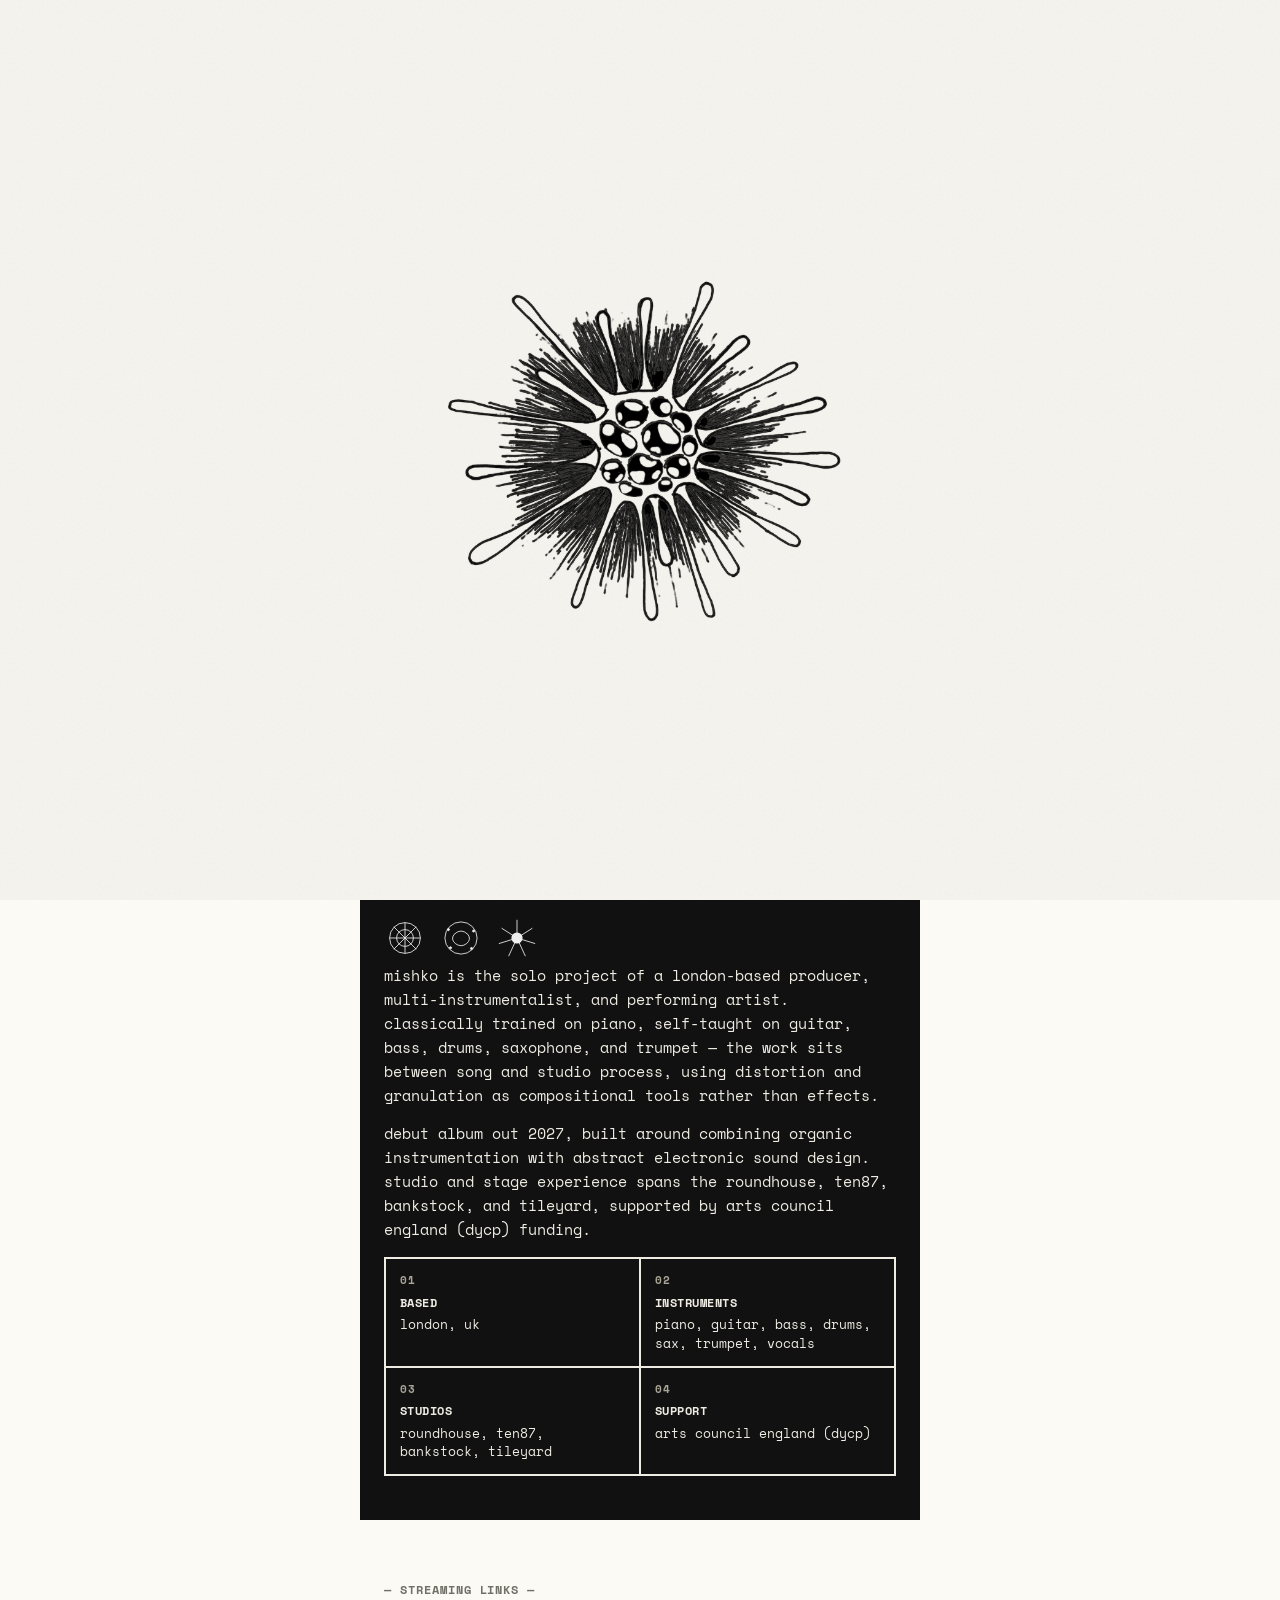
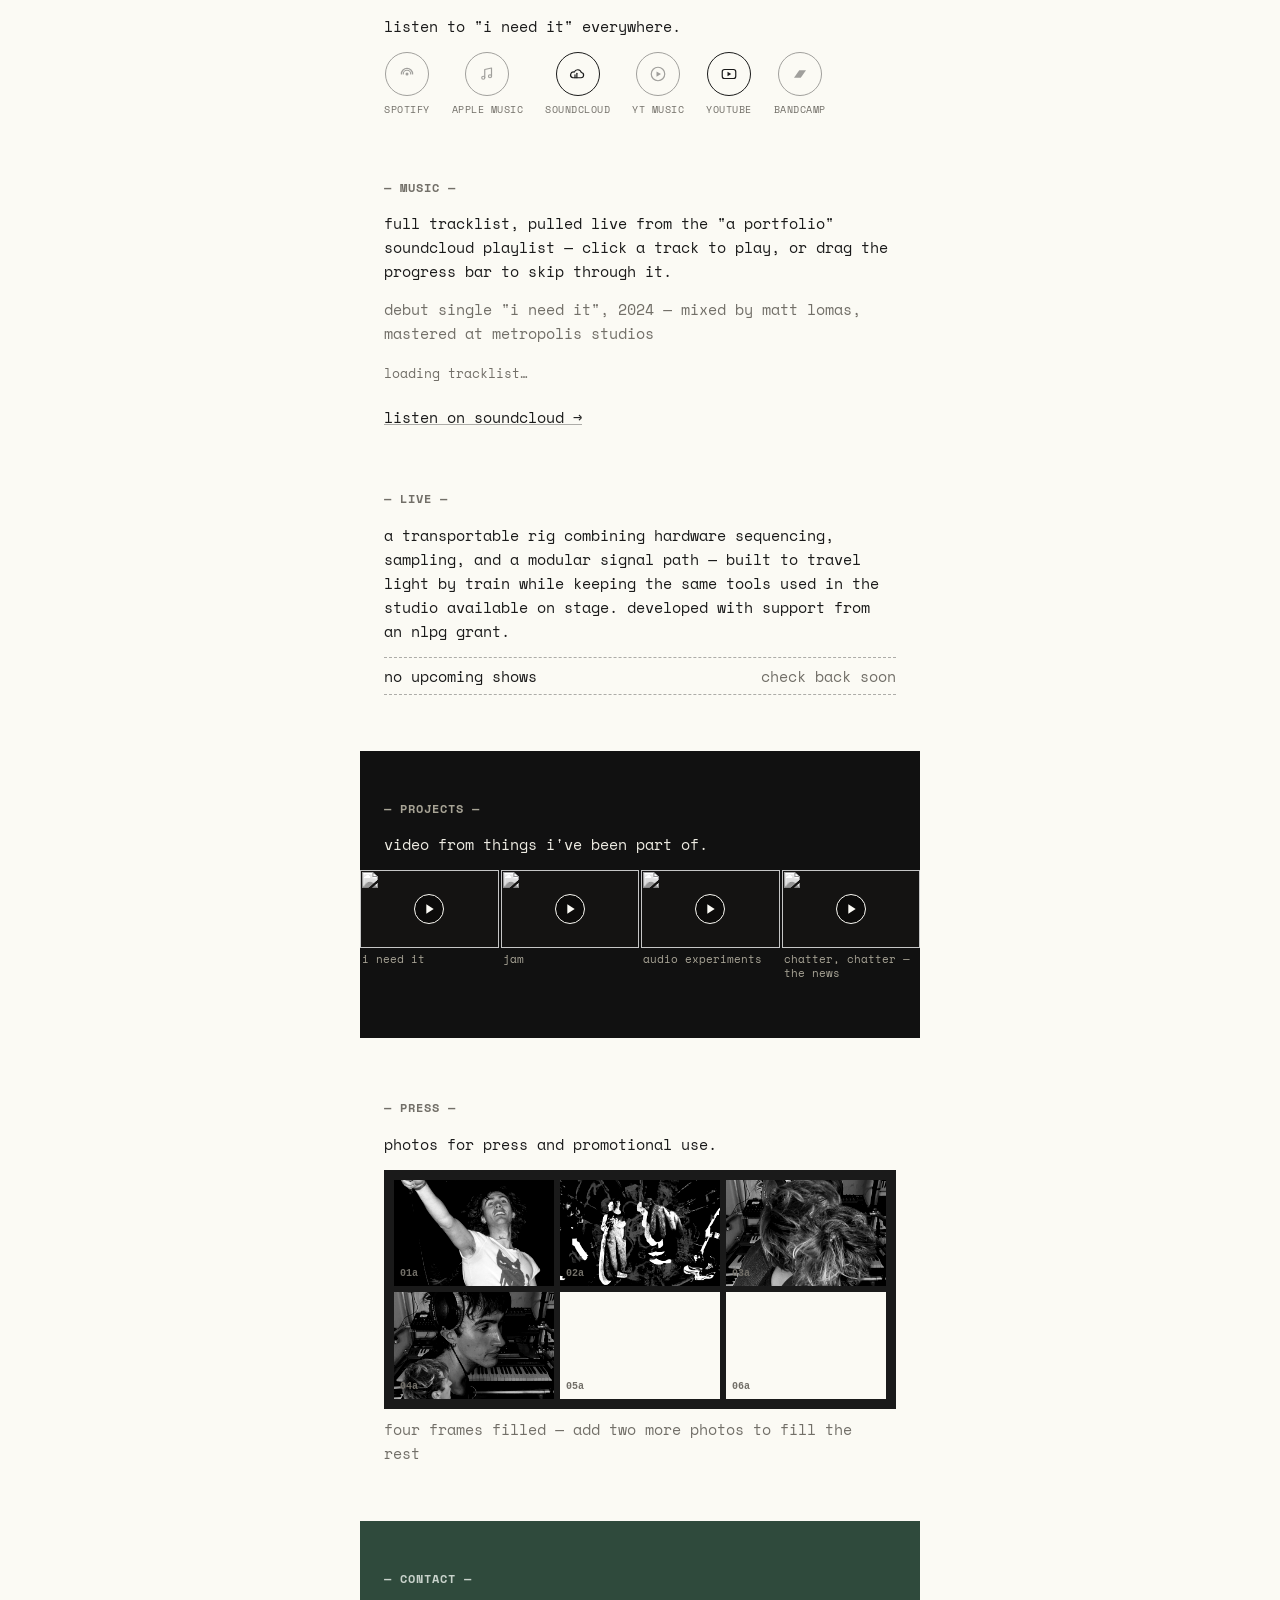
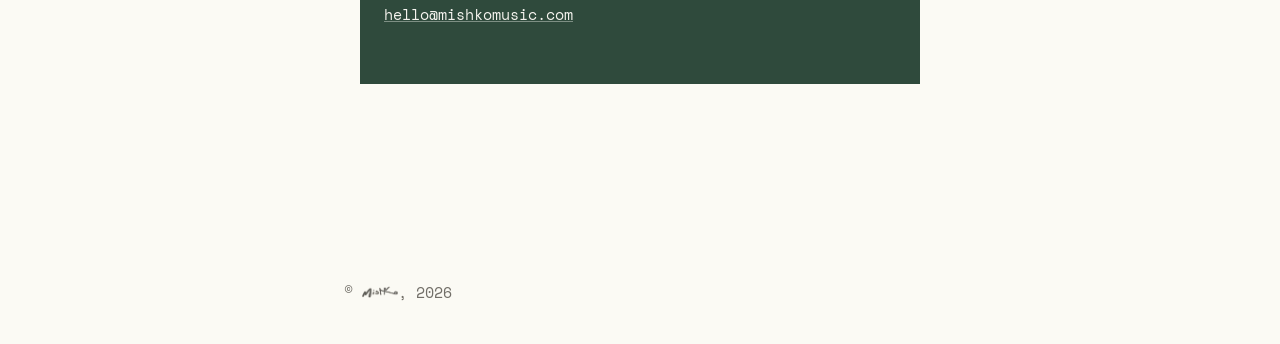
==== mishko-epk.html @ d22c90ea "reorder page: about (with hero photo) first, then streaming links, then music; fold debut-single cre" ====
<!DOCTYPE html>
<html lang="en">
<head>
<meta charset="UTF-8" />
<meta name="viewport" content="width=device-width, initial-scale=1.0" />
<title>mishko</title>
<script>
  try{
    if (sessionStorage.getItem('mishko-entered')) {
      document.documentElement.classList.add('no-splash');
    }
  }catch(e){}
</script>
<link rel="preconnect" href="https://fonts.gstatic.com" crossorigin>
<link href="https://fonts.googleapis.com/css2?family=Space+Mono:wght@400;700&display=swap" rel="stylesheet">
<link rel="stylesheet" href="style.css">
<script src="https://w.soundcloud.com/player/api.js"></script>
</head>
<body>

<div id="splash" role="button" tabindex="0" aria-label="enter site">
  <img class="splash-art" src="splat.png" alt="">
</div>

<div id="grain" aria-hidden="true"></div>

<nav>
  <a href="#top" class="brand"><img src="signature.png" alt="mishko" class="brand-mark"></a>
  <span class="sep">/</span>
  <a href="#bio">about</a>
  <span class="sep">/</span>
  <a href="#listen">listen</a>
  <span class="sep">/</span>
  <a href="#music">music</a>
  <span class="sep">/</span>
  <a href="#live">live</a>
  <span class="sep">/</span>
  <a href="#projects">projects</a>
  <span class="sep">/</span>
  <a href="#press">press</a>
  <span class="sep">/</span>
  <a href="#contact">contact</a>
  <span class="sep">/</span>
  <a href="https://www.instagram.com/mishk0000/" target="_blank">instagram</a>
</nav>

<div class="wrap" id="top">

  <div class="block band band-dark" id="bio">
    <div class="media bio-photo"><img src="press-04.png" alt="mishko in the studio, headphones"></div>
    <p class="eyebrow">about</p>
    <div class="doodle-row" aria-hidden="true">
      <svg viewBox="0 0 60 60" width="42" height="42" fill="none" stroke="#111111" stroke-width="1.2">
        <circle cx="30" cy="30" r="22"/>
        <circle cx="30" cy="30" r="12"/>
        <line x1="30" y1="8" x2="30" y2="52"/>
        <line x1="8" y1="30" x2="52" y2="30"/>
        <line x1="14" y1="14" x2="46" y2="46"/>
        <line x1="46" y1="14" x2="14" y2="46"/>
      </svg>
      <svg viewBox="0 0 60 60" width="42" height="42" fill="none" stroke="#111111" stroke-width="1.2">
        <circle cx="30" cy="30" r="23"/>
        <path d="M20,25 Q30,15 40,25 Q45,32 38,38 Q30,44 22,38 Q15,32 20,25 Z"/>
        <circle cx="12" cy="18" r="1.5" fill="#111111"/>
        <circle cx="48" cy="20" r="1.5" fill="#111111"/>
        <circle cx="45" cy="45" r="1.5" fill="#111111"/>
        <circle cx="15" cy="44" r="1.5" fill="#111111"/>
      </svg>
      <svg viewBox="0 0 60 60" width="42" height="42" fill="none" stroke="#111111" stroke-width="1.2">
        <circle cx="30" cy="30" r="8" fill="#111111" stroke="none"/>
        <line x1="30" y1="30" x2="30" y2="4"/>
        <line x1="30" y1="30" x2="52" y2="16"/>
        <line x1="30" y1="30" x2="56" y2="38"/>
        <line x1="30" y1="30" x2="42" y2="56"/>
        <line x1="30" y1="30" x2="18" y2="56"/>
        <line x1="30" y1="30" x2="4" y2="38"/>
        <line x1="30" y1="30" x2="8" y2="16"/>
      </svg>
    </div>
    <p data-field="bio.paragraph_1">mishko is the solo project of a london-based producer, multi-instrumentalist, and performing artist. classically trained on piano, self-taught on guitar, bass, drums, saxophone, and trumpet — the work sits between song and studio process, using distortion and granulation as compositional tools rather than effects.</p>
    <p data-field="bio.paragraph_2">debut album out 2027, built around combining organic instrumentation with abstract electronic sound design. studio and stage experience spans the roundhouse, ten87, bankstock, and tileyard, supported by arts council england (dycp) funding.</p>
    <div class="manifesto" data-field-list="bio.manifesto">
      <div><span class="num">01</span><span class="label" data-field="bio.manifesto.0.label">based</span><span data-field="bio.manifesto.0.text">london, uk</span></div>
      <div><span class="num">02</span><span class="label" data-field="bio.manifesto.1.label">instruments</span><span data-field="bio.manifesto.1.text">piano, guitar, bass, drums, sax, trumpet, vocals</span></div>
      <div><span class="num">03</span><span class="label" data-field="bio.manifesto.2.label">studios</span><span data-field="bio.manifesto.2.text">roundhouse, ten87, bankstock, tileyard</span></div>
      <div><span class="num">04</span><span class="label" data-field="bio.manifesto.3.label">support</span><span data-field="bio.manifesto.3.text">arts council england (dycp)</span></div>
    </div>
  </div>

  <div class="block" id="listen">
    <p class="eyebrow">streaming links</p>
    <p>listen to "i need it" everywhere.</p>
    <!--
      each platform is one .stream-icon link. the .is-placeholder class just
      dims the circle a bit as a visual flag that the href still needs a
      real link — drop the real url in and remove that class.
    -->
    <div class="stream-icons">
      <a href="#" target="_blank" class="stream-icon is-placeholder" aria-label="spotify" data-link="spotify">
        <span class="stream-icon-circle">
          <svg viewBox="0 0 24 24" width="18" height="18" fill="none" stroke="currentColor" stroke-width="1.6" stroke-linecap="round">
            <circle cx="12" cy="12" r="2" fill="currentColor" stroke="none"/>
            <path d="M7 12a5 5 0 0 1 10 0"/>
            <path d="M4.5 12a7.5 7.5 0 0 1 15 0"/>
          </svg>
        </span>
        <span class="stream-icon-label">spotify</span>
      </a>
      <a href="#" target="_blank" class="stream-icon is-placeholder" aria-label="apple music" data-link="apple_music">
        <span class="stream-icon-circle">
          <svg viewBox="0 0 24 24" width="18" height="18" fill="none" stroke="currentColor" stroke-width="1.6" stroke-linecap="round" stroke-linejoin="round">
            <path d="M9 17V6l9-2v11"/>
            <circle cx="7" cy="17" r="2"/>
            <circle cx="16" cy="15" r="2"/>
          </svg>
        </span>
        <span class="stream-icon-label">apple music</span>
      </a>
      <a href="https://soundcloud.com/deneudenudes/i-need-it" target="_blank" class="stream-icon" aria-label="soundcloud" data-link="soundcloud">
        <span class="stream-icon-circle">
          <svg viewBox="0 0 24 24" width="18" height="18" fill="none" stroke="currentColor" stroke-width="1.6" stroke-linecap="round" stroke-linejoin="round">
            <path d="M5 17h11a3.5 3.5 0 0 0 .5-6.96A5 5 0 0 0 7 9.5 3 3 0 0 0 5 17Z"/>
            <line x1="8" y1="13" x2="8" y2="17"/>
            <line x1="10.5" y1="11" x2="10.5" y2="17"/>
          </svg>
        </span>
        <span class="stream-icon-label">soundcloud</span>
      </a>
      <a href="#" target="_blank" class="stream-icon is-placeholder" aria-label="youtube music" data-link="yt_music">
        <span class="stream-icon-circle">
          <svg viewBox="0 0 24 24" width="18" height="18" fill="none" stroke="currentColor" stroke-width="1.6">
            <circle cx="12" cy="12" r="9"/>
            <path d="M10 8.5v7l6-3.5-6-3.5Z" fill="currentColor" stroke="none"/>
          </svg>
        </span>
        <span class="stream-icon-label">yt music</span>
      </a>
      <a href="https://youtu.be/J0e-NsD81-I" target="_blank" class="stream-icon" aria-label="youtube" data-link="youtube">
        <span class="stream-icon-circle">
          <svg viewBox="0 0 24 24" width="18" height="18" fill="none" stroke="currentColor" stroke-width="1.6">
            <rect x="3" y="6" width="18" height="12" rx="3"/>
            <path d="M10 9v6l5-3-5-3Z" fill="currentColor" stroke="none"/>
          </svg>
        </span>
        <span class="stream-icon-label">youtube</span>
      </a>
      <a href="#" target="_blank" class="stream-icon is-placeholder" aria-label="bandcamp" data-link="bandcamp">
        <span class="stream-icon-circle">
          <svg viewBox="0 0 24 24" width="18" height="18" fill="currentColor" stroke="none">
            <path d="M4 17h9l7-10H11L4 17Z"/>
          </svg>
        </span>
        <span class="stream-icon-label">bandcamp</span>
      </a>
    </div>
  </div>

  <div class="block" id="music">
    <p class="eyebrow">music</p>
    <p>full tracklist, pulled live from the "a portfolio" soundcloud playlist — click a track to play, or drag the progress bar to skip through it.</p>
    <p class="media-caption">debut single "i need it", 2024 — mixed by matt lomas, mastered at metropolis studios</p>
    <!--
      this whole tracklist is generated at runtime: the soundcloud widget
      loads the playlist below and asks it for its actual track list, so
      adding/reordering/removing tracks on soundcloud is all that's needed —
      nothing here needs editing. to point this at a different playlist,
      change data-playlist-id to the numeric id in its embed src
      (.../playlists/NNNNNNN).
    -->
    <div class="playlist" data-playlist-id="2298652383">
      <p class="track-hint" id="playlist-loading">loading tracklist…</p>
    </div>
    <iframe id="playlist-frame" class="playlist-frame" allow="autoplay" aria-hidden="true" tabindex="-1"></iframe>
    <p class="media-caption"><a href="https://soundcloud.com/deneudenudes/sets/a-portfolio" target="_blank">listen on soundcloud →</a></p>
  </div>

  <div class="block" id="live">
    <p class="eyebrow">live</p>
    <p>a transportable rig combining hardware sequencing, sampling, and a modular signal path — built to travel light by train while keeping the same tools used in the studio available on stage. developed with support from an nlpg grant.</p>
    <div class="line-list" id="live-dates-list">
      <div><span>no upcoming shows</span><span class="t">check back soon</span></div>
    </div>
  </div>

  <div class="block band band-dark" id="projects">
    <p class="eyebrow">projects</p>
    <p>video from things i've been part of.</p>
    <!--
      small 4-across grid, wraps to a second row (or 2-across on narrow
      screens). to add another, copy one of the blocks below and swap in a
      new VIDEO_ID (the part after "v=" in a normal youtube url, or the
      whole slug after youtu.be/).
    -->
    <div class="video-grid">
      <div>
        <div class="video-embed" data-video-id="J0e-NsD81-I">
          <img src="https://img.youtube.com/vi/J0e-NsD81-I/hqdefault.jpg" alt="" loading="lazy">
          <button type="button" class="video-play" aria-label="play i need it — music video">
            <svg viewBox="0 0 24 24" width="16" height="16"><path fill="currentColor" d="M8 5v14l11-7z"/></svg>
          </button>
        </div>
        <p class="video-caption">i need it</p>
      </div>
      <div>
        <div class="video-embed" data-video-id="5Z82ojmm8lU">
          <img src="https://img.youtube.com/vi/5Z82ojmm8lU/hqdefault.jpg" alt="" loading="lazy">
          <button type="button" class="video-play" aria-label="play jam">
            <svg viewBox="0 0 24 24" width="16" height="16"><path fill="currentColor" d="M8 5v14l11-7z"/></svg>
          </button>
        </div>
        <p class="video-caption">jam</p>
      </div>
      <div>
        <div class="video-embed" data-video-id="1l5NgEKVEqk">
          <img src="https://img.youtube.com/vi/1l5NgEKVEqk/hqdefault.jpg" alt="" loading="lazy">
          <button type="button" class="video-play" aria-label="play audio experiments">
            <svg viewBox="0 0 24 24" width="16" height="16"><path fill="currentColor" d="M8 5v14l11-7z"/></svg>
          </button>
        </div>
        <p class="video-caption">audio experiments</p>
      </div>
      <div>
        <div class="video-embed" data-video-id="R6KYo4sbOe8">
          <img src="https://img.youtube.com/vi/R6KYo4sbOe8/hqdefault.jpg" alt="" loading="lazy">
          <button type="button" class="video-play" aria-label="play chatter, chatter — the news">
            <svg viewBox="0 0 24 24" width="16" height="16"><path fill="currentColor" d="M8 5v14l11-7z"/></svg>
          </button>
        </div>
        <p class="video-caption">chatter, chatter — the news</p>
      </div>
    </div>
  </div>

  <div class="block" id="press">
    <p class="eyebrow">press</p>
    <p>photos for press and promotional use.</p>
    <!--
      each frame is one numbered contact-sheet cell. add a real photo by
      dropping an img inside a .frame, ahead of the .frame-num span:
        <div class="frame"><img src="press-01.jpg" alt="press photo"><span class="frame-num">01a</span></div>
      copy a .frame block to add more than six.
    -->
    <div class="contact-sheet">
      <div class="frame"><img src="press-01.jpg" alt="mishko live, mic raised"><span class="frame-num">01a</span></div>
      <div class="frame"><img src="press-02.jpg" alt="mishko press collage"><span class="frame-num">02a</span></div>
      <div class="frame"><img src="press-03.png" alt="mishko in the studio, headphones"><span class="frame-num">03a</span></div>
      <div class="frame"><img src="press-04.png" alt="mishko studio profile shot"><span class="frame-num">04a</span></div>
      <div class="frame"><span class="frame-num">05a</span></div>
      <div class="frame"><span class="frame-num">06a</span></div>
    </div>
    <p class="media-caption">four frames filled — add two more photos to fill the rest</p>
  </div>

  <div class="block band band-accent" id="contact">
    <p class="eyebrow">contact</p>
    <p><a href="mailto:hello@mishkomusic.com" data-link="email">hello@mishkomusic.com</a></p>
  </div>

</div>

<footer>© <img src="signature.png" alt="mishko" class="footer-mark">, <span id="year"></span></footer>

<div id="now-playing" class="now-playing" hidden>
  <div class="np-left">
    <span class="np-eq" aria-hidden="true"><span></span><span></span><span></span><span></span></span>
    <span class="np-text"><span class="np-label">now playing</span><span class="np-title">i need it</span></span>
  </div>
  <button type="button" id="np-toggle" class="np-toggle">sound off</button>
</div>
<div id="np-player-mount" aria-hidden="true"><div id="np-player"></div></div>

<script>
  // background player for the now-playing bar: a hidden youtube embed of
  // "i need it" standing in for a hosted audio file. starts muted (browsers
  // require that), then unmutes the moment the visitor clicks into the site -
  // a real user gesture, so the unmute reliably takes.
  var ytPlayer = null;
  var ytReady = false;
  var wantsSound = false;

  function onYouTubeIframeAPIReady(){
    ytPlayer = new YT.Player('np-player', {
      height: '2', width: '2',
      videoId: 'J0e-NsD81-I',
      playerVars: { autoplay: 1, mute: 1, controls: 0, loop: 1, playlist: 'J0e-NsD81-I', playsinline: 1 },
      events: {
        onReady: function(e){
          ytReady = true;
          e.target.playVideo();
          if (wantsSound) { e.target.unMute(); e.target.setVolume(65); }
        }
      }
    });
  }
  (function(){
    var tag = document.createElement('script');
    tag.src = 'https://www.youtube.com/iframe_api';
    document.head.appendChild(tag);
  })();

  function startSound(){
    wantsSound = true;
    var bar = document.getElementById('now-playing');
    var toggle = document.getElementById('np-toggle');
    bar.hidden = false;
    toggle.textContent = 'sound on';
    bar.classList.add('is-playing');
    if (ytReady && ytPlayer) { ytPlayer.unMute(); ytPlayer.setVolume(65); }
  }

  // once a real track from the tracklist is chosen, the now-playing bar
  // hands control over to that (window.__npSource / __npWidget, set by the
  // tracklist script below) instead of the ambient youtube loop.
  window.__npSource = 'youtube';
  window.__npWidget = null;

  document.getElementById('np-toggle').addEventListener('click', function(){
    var bar = document.getElementById('now-playing');
    var isOn = this.textContent.trim() === 'sound on';

    if (window.__npSource === 'soundcloud' && window.__npWidget) {
      if (isOn) {
        window.__npWidget.setVolume(0);
        this.textContent = 'sound off';
        bar.classList.remove('is-playing');
      } else {
        window.__npWidget.setVolume(65);
        this.textContent = 'sound on';
        bar.classList.add('is-playing');
      }
      return;
    }

    if (!ytPlayer) return;
    if (isOn) {
      ytPlayer.mute();
      this.textContent = 'sound off';
      bar.classList.remove('is-playing');
    } else {
      ytPlayer.unMute();
      ytPlayer.setVolume(65);
      this.textContent = 'sound on';
      bar.classList.add('is-playing');
    }
  });
</script>

<script>
  document.getElementById('year').textContent = new Date().getFullYear();

  var splash = document.getElementById('splash');
  var ENTER_KEY = 'mishko-entered';

  function enterSite(){
    splash.classList.add('is-hidden');
    document.documentElement.classList.add('no-splash');
    try{ sessionStorage.setItem(ENTER_KEY, '1'); }catch(e){}
    startSound();
  }

  splash.addEventListener('click', enterSite);
  splash.addEventListener('keydown', function(e){
    if (e.key === 'Enter' || e.key === ' ') { e.preventDefault(); enterSite(); }
  });

  // returning within the same session: splash is skipped, so there's no
  // click to hang the unmute on. show the bar muted and let the toggle
  // itself supply the user gesture.
  if (document.documentElement.classList.contains('no-splash')) {
    document.getElementById('now-playing').hidden = false;
  }

  // fade/lift each section in as it scrolls into view
  if ('IntersectionObserver' in window) {
    document.documentElement.classList.add('js-reveal');
    var revealObserver = new IntersectionObserver(function(entries){
      entries.forEach(function(entry){
        if (entry.isIntersecting) {
          entry.target.classList.add('is-visible');
          revealObserver.unobserve(entry.target);
        }
      });
    }, { threshold: 0.12, rootMargin: '0px 0px -40px 0px' });
    document.querySelectorAll('.block').forEach(function(block){
      revealObserver.observe(block);
    });
  }

  // ---------- project videos: swap the thumbnail + custom play button for
  // the real youtube embed only once clicked, so nothing loads (and
  // youtube's own big red play button never shows) until asked for ----------
  document.querySelectorAll('.video-embed[data-video-id]').forEach(function(embed){
    embed.addEventListener('click', function(){
      var id = embed.dataset.videoId;
      var title = embed.querySelector('.video-play').getAttribute('aria-label').replace(/^play /, '');
      var iframe = document.createElement('iframe');
      iframe.src = 'https://www.youtube.com/embed/' + id + '?autoplay=1';
      iframe.title = title;
      iframe.loading = 'lazy';
      iframe.allow = 'accelerometer; autoplay; clipboard-write; encrypted-media; gyroscope; picture-in-picture';
      iframe.allowFullscreen = true;
      embed.innerHTML = '';
      embed.appendChild(iframe);
      delete embed.dataset.videoId;
    }, { once: true });
  });

  // ---------- tracklist: one card per song, generated live from a soundcloud
  // playlist, custom skin over a hidden soundcloud widget (no native ui shown) ----------
  (function(){
    var container = document.querySelector('.playlist');
    if (!container) return;

    var playlistId = container.dataset.playlistId;
    var frame = document.getElementById('playlist-frame');
    var loadingMsg = document.getElementById('playlist-loading');

    var widget = null;
    var sounds = [];
    var current = -1;
    var dragging = false;

    function playlistUrl(id){
      return 'https://w.soundcloud.com/player/?url=' +
        encodeURIComponent('https://api.soundcloud.com/playlists/' + id) +
        '&show_artwork=false&visual=false&show_comments=false&show_user=false&show_reposts=false&sharing=false&download=false&auto_play=false';
    }

    function escapeHtml(s){
      var d = document.createElement('div');
      d.textContent = s == null ? '' : s;
      return d.innerHTML;
    }

    function card(i){ return container.querySelector('.track-card[data-index="' + i + '"]'); }

    var VISIBLE_LIMIT = 5;

    function buildCards(){
      container.innerHTML = '';
      sounds.forEach(function(sound, i){
        var title = sound && sound.title ? sound.title : 'track ' + (i + 1);
        var num = String(i + 1).padStart(2, '0');
        var el = document.createElement('div');
        el.className = 'track-card';
        el.dataset.index = i;
        if (i >= VISIBLE_LIMIT) el.hidden = true;
        el.innerHTML =
          '<button type="button" class="track-card-toggle" aria-label="play ' + escapeHtml(title) + '">' +
            '<svg class="icon-play" viewBox="0 0 24 24" width="14" height="14"><path fill="currentColor" d="M8 5v14l11-7z"/></svg>' +
            '<svg class="icon-pause" viewBox="0 0 24 24" width="14" height="14" hidden><path fill="currentColor" d="M6 5h4v14H6zM14 5h4v14h-4z"/></svg>' +
          '</button>' +
          '<div class="track-card-body">' +
            '<span class="track-card-num">' + num + '</span>' +
            '<span class="track-card-title">' + escapeHtml(title) + '</span>' +
            '<span class="track-card-time"></span>' +
            '<div class="track-card-bars" aria-hidden="true"><span></span><span></span><span></span><span></span></div>' +
          '</div>' +
          '<div class="track-card-progress"><div class="track-card-progress-fill"></div></div>';
        container.appendChild(el);
        wireCard(el, i);
      });

      if (sounds.length > VISIBLE_LIMIT) {
        var moreBtn = document.createElement('button');
        moreBtn.type = 'button';
        moreBtn.className = 'track-list-more';
        moreBtn.textContent = 'view more (' + (sounds.length - VISIBLE_LIMIT) + ')';
        moreBtn.addEventListener('click', function(){
          container.querySelectorAll('.track-card').forEach(function(c){ c.hidden = false; });
          moreBtn.remove();
        });
        container.appendChild(moreBtn);
      }
    }

    function setActive(i){
      container.querySelectorAll('.track-card').forEach(function(c){
        c.classList.toggle('is-active', Number(c.dataset.index) === i);
      });
    }

    function setIcon(i, playing){
      var c = card(i);
      if (!c) return;
      c.querySelector('.icon-play').hidden = playing;
      c.querySelector('.icon-pause').hidden = !playing;
      c.classList.toggle('is-playing', playing);
    }

    function setProgress(i, ratio){
      var c = card(i);
      if (!c) return;
      c.querySelector('.track-card-progress-fill').style.width = (ratio * 100) + '%';
    }

    function formatTime(ms){
      var total = Math.max(0, Math.floor(ms / 1000));
      var m = Math.floor(total / 60);
      var s = total % 60;
      return m + ':' + (s < 10 ? '0' : '') + s;
    }

    function trackDuration(i){
      return sounds[i] && sounds[i].duration ? sounds[i].duration : 0;
    }

    function setTime(i, elapsedMs){
      var c = card(i);
      if (!c) return;
      var duration = trackDuration(i);
      c.querySelector('.track-card-time').textContent = formatTime(elapsedMs) + ' / ' + formatTime(duration);
    }

    function clearTime(i){
      var c = card(i);
      if (!c) return;
      c.querySelector('.track-card-time').textContent = '';
    }

    function updateNowPlaying(title){
      var bar = document.getElementById('now-playing');
      if (!bar) return;
      bar.hidden = false;
      bar.classList.add('is-playing');
      var titleEl = bar.querySelector('.np-title');
      if (titleEl) titleEl.textContent = title;
      var toggle = document.getElementById('np-toggle');
      if (toggle) toggle.textContent = 'sound on';
      // hand control of the now-playing bar's sound toggle to this widget,
      // and stop the ambient youtube loop so the two don't overlap
      window.__npSource = 'soundcloud';
      window.__npWidget = widget;
      if (window.ytPlayer && typeof window.ytPlayer.pauseVideo === 'function') {
        try { window.ytPlayer.pauseVideo(); } catch(e){}
      }
    }

    function playIndex(i){
      if (current !== -1) { setIcon(current, false); setProgress(current, 0); clearTime(current); }
      current = i;
      setActive(i);
      setProgress(i, 0);
      setTime(i, 0);
      widget.skip(i);
      widget.play();
      updateNowPlaying(sounds[i] && sounds[i].title ? sounds[i].title : 'track ' + (i + 1));
    }

    function seekFromClientX(i, clientX){
      if (i !== current || !widget) return;
      var bar = card(i).querySelector('.track-card-progress');
      var rect = bar.getBoundingClientRect();
      var ratio = Math.max(0, Math.min(1, (clientX - rect.left) / rect.width));
      setProgress(i, ratio);
      setTime(i, ratio * trackDuration(i));
      widget.getDuration(function(duration){ widget.seekTo(duration * ratio); });
    }

    function wireCard(c, idx){
      var toggle = c.querySelector('.track-card-toggle');
      var progressBar = c.querySelector('.track-card-progress');

      function playOrToggle(){
        if (idx === current) {
          widget.isPaused(function(paused){ paused ? widget.play() : widget.pause(); });
        } else {
          playIndex(idx);
        }
      }

      toggle.addEventListener('click', function(e){ e.stopPropagation(); playOrToggle(); });
      c.addEventListener('click', playOrToggle);

      progressBar.addEventListener('mousedown', function(e){ e.stopPropagation(); dragging = idx; seekFromClientX(idx, e.clientX); });
      progressBar.addEventListener('touchstart', function(e){ e.stopPropagation(); dragging = idx; seekFromClientX(idx, e.touches[0].clientX); }, { passive: true });
    }

    window.addEventListener('mousemove', function(e){ if (dragging !== false) seekFromClientX(dragging, e.clientX); });
    window.addEventListener('mouseup', function(){ dragging = false; });
    window.addEventListener('touchmove', function(e){ if (dragging !== false) seekFromClientX(dragging, e.touches[0].clientX); }, { passive: true });
    window.addEventListener('touchend', function(){ dragging = false; });

    // titles can arrive lazily from the widget - poll briefly until they've
    // all resolved (or give up and show "track N" fallbacks for any that don't)
    function fetchSoundsUntilReady(attemptsLeft){
      widget.getSounds(function(s){
        var allNamed = s.every(function(sound){ return sound && sound.title; });
        if (allNamed || attemptsLeft <= 0) {
          sounds = s;
          if (loadingMsg) loadingMsg.remove();
          buildCards();
        } else {
          setTimeout(function(){ fetchSoundsUntilReady(attemptsLeft - 1); }, 700);
        }
      });
    }

    frame.src = playlistUrl(playlistId);
    widget = SC.Widget(frame);
    widget.bind(SC.Widget.Events.READY, function(){ fetchSoundsUntilReady(5); });
    widget.bind(SC.Widget.Events.PLAY, function(){
      widget.getCurrentSoundIndex(function(i){ current = i; setActive(i); setIcon(i, true); });
      if (window.__npSource === 'soundcloud') {
        var bar = document.getElementById('now-playing');
        if (bar) bar.classList.add('is-playing');
      }
    });
    widget.bind(SC.Widget.Events.PAUSE, function(){
      if (current !== -1) setIcon(current, false);
      if (window.__npSource === 'soundcloud') {
        var bar = document.getElementById('now-playing');
        if (bar) bar.classList.remove('is-playing');
      }
    });
    widget.bind(SC.Widget.Events.PLAY_PROGRESS, function(data){
      if (current === -1) return;
      setProgress(current, data.relativePosition);
      setTime(current, data.currentPosition);
    });
    widget.bind(SC.Widget.Events.FINISH, function(){
      widget.getCurrentSoundIndex(function(i){ playIndex((i + 1) % sounds.length); });
    });
  })();
</script>

<script>
  // ---------- editable text: bio, streaming links, contact email and live
  // dates all live in content.json instead of here, so they can be edited
  // through the /admin cms without touching code. every element below
  // already has the current text baked in as a fallback, so if this fetch
  // ever fails (or a field is left blank) the page still reads correctly ----------
  (function(){
    function getPath(obj, path){
      var parts = path.split('.');
      for (var i = 0; i < parts.length; i++){
        if (obj == null) return undefined;
        obj = obj[parts[i]];
      }
      return obj;
    }

    fetch('content.json')
      .then(function(r){ if (!r.ok) throw new Error('no content.json'); return r.json(); })
      .then(function(data){
        document.querySelectorAll('[data-field]').forEach(function(el){
          var val = getPath(data, el.getAttribute('data-field'));
          if (val === undefined || val === null || val === '') return;
          el.textContent = val;
        });

        if (data.links) {
          document.querySelectorAll('[data-link]').forEach(function(el){
            var url = data.links[el.getAttribute('data-link')];
            if (!url) return;
            if (el.getAttribute('data-link') === 'email') {
              el.href = 'mailto:' + url;
              el.textContent = url;
            } else {
              el.href = url;
              el.classList.remove('is-placeholder');
            }
          });
        }

        if (Array.isArray(data.live_dates) && data.live_dates.length) {
          var list = document.getElementById('live-dates-list');
          if (list) {
            list.innerHTML = '';
            data.live_dates.forEach(function(show){
              var row = document.createElement('div');
              var d = document.createElement('span');
              d.textContent = show.date || '';
              var v = document.createElement('span');
              v.className = 't';
              v.textContent = show.venue || '';
              row.appendChild(d);
              row.appendChild(v);
              list.appendChild(row);
            });
          }
        }
      })
      .catch(function(){ /* content.json missing/unreachable - keep the hardcoded text already on the page */ });
  })();
</script>

</body>
</html>
---- style.css ----
:root{
    --table:#fbfaf4;
    --paper:#fbfaf4;
    --ink:#1a1a1a;
    --line:#1a1a1a;
    --mute:#726f68;
    --splash-bg:#fbfaf4;
    --splash-ink:#1a1a1a;
    --accent:#2f4a3c;
    --wrap-pad:24px;
    --font-display:'Space Mono', 'Courier New', monospace;
    --font-body:'Space Mono', 'Courier New', monospace;
    --grain-opacity:0.06;
  }

  *{ box-sizing:border-box; margin:0; padding:0; }

  body{
    background:var(--table);
    color:var(--ink);
    font-family:var(--font-body);
    font-size:15px;
    line-height:1.6;
    -webkit-font-smoothing:antialiased;
    overflow-x:hidden;
    position:relative;
  }

  a{ color:var(--ink); text-decoration:underline; text-decoration-color:rgba(26,26,26,0.35); }
  a:hover{ text-decoration-color:var(--accent); }

  /* ---------- the receipt: a paper strip sitting on the table, torn
     edges top and bottom, everything else lives inside it ---------- */
  .wrap{
    max-width:560px;
    margin:24px auto 40px;
    padding:32px var(--wrap-pad) 60px;
    background:var(--paper);
    position:relative;
  }
  .wrap::before,
  .wrap::after{
    content:'';
    position:absolute;
    left:0;
    right:0;
    height:14px;
    background-image:
      linear-gradient(-45deg, var(--paper) 7px, transparent 7px),
      linear-gradient(45deg, var(--paper) 7px, transparent 7px);
    background-position:left bottom;
    background-size:14px 14px;
    background-repeat:repeat-x;
  }
  .wrap::before{ top:-13px; transform:scaleY(-1); }
  .wrap::after{ bottom:-13px; }

  /* ---------- nav ---------- */
  nav{
    padding:28px 24px 40px;
    max-width:640px;
    margin:0 auto;
    display:flex;
    flex-wrap:wrap;
    gap:14px 20px;
    text-transform:uppercase;
    letter-spacing:0.03em;
  }
  nav a{ text-decoration:none; font-weight:800; }
  nav a:hover{ text-decoration:underline; text-decoration-color:var(--accent); }
  nav .sep{ color:var(--mute); font-weight:400; }
  nav a.brand{ display:inline-flex; align-items:center; }
  .brand-mark{ height:18px; width:auto; display:block; }

  /* ---------- generic blocks ---------- */
  .eyebrow{
    display:inline-block;
    color:var(--mute);
    font-weight:700;
    font-size:12px;
    text-transform:uppercase;
    letter-spacing:0.08em;
    margin:0 0 14px;
  }
  .eyebrow::before{ content:'— '; }
  .eyebrow::after{ content:' —'; }

  .block{ margin-bottom:56px; }

  /* ---------- band: full-bleed section background, paul-kalkbrenner style
     colour blocking so sections read as distinct chunks while scanning.
     content still lines up with the site's normal 640px/24px column. ---------- */
  /* full-bleed WITHIN the receipt strip, not the viewport — cancels the
     paper's own side padding so the band fills exactly to its edges */
  .block.band{
    margin-left:calc(-1 * var(--wrap-pad));
    margin-right:calc(-1 * var(--wrap-pad));
    padding-top:44px;
    padding-bottom:44px;
    padding-left:var(--wrap-pad);
    padding-right:var(--wrap-pad);
  }
  .block.band-dark{
    background:#111111;
    --ink:#eeece3;
    --mute:#a8a496;
    color:var(--ink);
  }
  .block.band-dark a{ text-decoration-color:rgba(238,236,227,0.35); }
  .block.band-dark a:hover{ text-decoration-color:var(--accent); }
  .block.band-dark .line-list div,
  .block.band-dark .track{ border-color:rgba(238,236,227,0.2); }
  .block.band-dark .vinyl-track-name{ text-decoration-color:rgba(238,236,227,0.3); }
  .block.band-dark .doodle-row svg{ filter:invert(1); }
  .block.band-accent{
    background:var(--accent);
    --ink:#f6f4ef;
    --mute:#c8d2cb;
    color:var(--ink);
  }
  .block.band-accent a{ text-decoration-color:rgba(246,244,239,0.4); }

  /* progressive enhancement: only hide-then-reveal once js confirms it can
     actually observe and flip .is-visible back on - so content never gets
     stuck invisible if js fails. each direct child of a .block cascades in
     on its own slight delay, rather than the section moving as one flat
     unit, with a bit of rotation/scale so it feels stamped into place
     rather than just sliding up. */
  .js-reveal .block > *{
    opacity:0;
    transform:translateY(28px) scale(0.96) rotate(-0.6deg);
    transition:opacity .7s cubic-bezier(.16,.8,.3,1), transform .7s cubic-bezier(.16,.8,.3,1);
    transition-delay:var(--reveal-delay, 0s);
  }
  .js-reveal .block.is-visible > *{
    opacity:1;
    transform:none;
  }
  .js-reveal .block > *:nth-child(1){ --reveal-delay:0s; }
  .js-reveal .block > *:nth-child(2){ --reveal-delay:.09s; }
  .js-reveal .block > *:nth-child(3){ --reveal-delay:.18s; }
  .js-reveal .block > *:nth-child(4){ --reveal-delay:.27s; }
  .js-reveal .block > *:nth-child(5){ --reveal-delay:.36s; }
  .js-reveal .block > *:nth-child(6){ --reveal-delay:.45s; }
  .js-reveal .block > *:nth-child(n+7){ --reveal-delay:.5s; }

  /* the manifesto grid and doodle row read as one composed unit - cascade
     their own children a beat faster instead of arriving as a single slab */
  .js-reveal .manifesto > div,
  .js-reveal .doodle-row > svg,
  .js-reveal .contact-sheet > .frame{
    opacity:0;
    transform:translateY(14px) scale(0.94);
    transition:opacity .5s ease, transform .5s ease;
    transition-delay:var(--reveal-delay-inner, 0s);
  }
  .js-reveal .block.is-visible .manifesto > div,
  .js-reveal .block.is-visible .doodle-row > svg,
  .js-reveal .block.is-visible .contact-sheet > .frame{
    opacity:1;
    transform:none;
  }
  .js-reveal .manifesto > div:nth-child(1),
  .js-reveal .doodle-row > svg:nth-child(1),
  .js-reveal .contact-sheet > .frame:nth-child(1){ --reveal-delay-inner:.55s; }
  .js-reveal .manifesto > div:nth-child(2),
  .js-reveal .doodle-row > svg:nth-child(2),
  .js-reveal .contact-sheet > .frame:nth-child(2){ --reveal-delay-inner:.62s; }
  .js-reveal .manifesto > div:nth-child(3),
  .js-reveal .doodle-row > svg:nth-child(3),
  .js-reveal .contact-sheet > .frame:nth-child(3){ --reveal-delay-inner:.69s; }
  .js-reveal .manifesto > div:nth-child(4),
  .js-reveal .contact-sheet > .frame:nth-child(4){ --reveal-delay-inner:.76s; }
  .js-reveal .contact-sheet > .frame:nth-child(5){ --reveal-delay-inner:.83s; }
  .js-reveal .contact-sheet > .frame:nth-child(6){ --reveal-delay-inner:.9s; }

  .block p{ max-width:56ch; margin-bottom:14px; }

  /* ---------- media ---------- */
  .media img,
  .media video{
    width:100%;
    display:block;
    filter:grayscale(1) contrast(1.1);
  }
  .media.placeholder{
    aspect-ratio:16/10;
    border:2px solid var(--ink);
    display:flex;
    align-items:center;
    justify-content:center;
    color:var(--mute);
  }
  .media-caption{
    margin-top:8px;
    color:var(--mute);
  }

  /* ---------- hub: central image, full-bleed to the actual viewport
     (breaks out of the paper strip's max-width entirely, not just its
     side padding, so it reads as a big hero shot rather than a card) ---------- */
  .hub{
    position:relative;
    width:100vw;
    margin-left:calc(50% - 50vw);
    margin-right:calc(50% - 50vw);
    margin-top:24px;
    height:65vh;
    background:var(--paper);
  }
  .hub-center{
    position:absolute;
    inset:0;
  }
  .hub-center img{
    width:100%;
    height:100%;
    object-fit:cover;
    display:block;
    filter:grayscale(1);
  }
  .media.hero{
    position:relative;
    aspect-ratio:1/1;
    max-width:380px;
    margin:10px auto 0;
    border:2px solid var(--ink);
    overflow:hidden;
    display:flex;
    align-items:flex-end;
    padding:20px;
    background:#141312;
  }
  .media.hero img,
  .media.hero video{
    position:absolute;
    inset:0;
    width:100%;
    height:100%;
    object-fit:contain;
    z-index:0;
  }

  .hero-title{
    position:relative;
    z-index:1;
    font-family:var(--font-display);
    font-weight:400;
    text-transform:uppercase;
    font-size:clamp(30px, 7.5vw, 68px);
    letter-spacing:0.01em;
    line-height:0.95;
    color:#f3f0e6;
  }
  .media.hero.accent-2 .hero-title{ color:var(--accent); }

  /* ---------- youtube / project embeds ---------- */
  .video-grid{
    display:grid;
    grid-template-columns:repeat(4, 1fr);
    gap:2px;
    margin-top:6px;
    /* break out of the band's side padding so the grid runs edge-to-edge
       within the receipt strip */
    margin-left:calc(-1 * var(--wrap-pad));
    margin-right:calc(-1 * var(--wrap-pad));
  }
  .video-embed{
    position:relative;
    width:100%;
    aspect-ratio:16/9;
    overflow:hidden;
    cursor:pointer;
    background:#141312;
  }
  .video-embed img{
    position:absolute;
    inset:0;
    width:100%;
    height:100%;
    object-fit:cover;
    filter:grayscale(1) contrast(1.1);
  }
  .video-embed iframe{
    position:absolute;
    inset:0;
    width:100%;
    height:100%;
    border:0;
  }
  .video-play{
    position:absolute;
    top:50%;
    left:50%;
    transform:translate(-50%, -50%);
    width:30px;
    height:30px;
    border-radius:50%;
    border:1.5px solid var(--paper);
    background:rgba(0,0,0,0.4);
    color:var(--paper);
    display:flex;
    align-items:center;
    justify-content:center;
    cursor:pointer;
    transition:transform .15s ease;
  }
  .video-embed:hover .video-play{ transform:translate(-50%, -50%) scale(1.15); }
  .video-embed.placeholder{
    display:flex;
    align-items:center;
    justify-content:center;
    color:var(--mute);
    text-align:center;
    padding:16px;
  }
  .video-caption{
    margin-top:4px;
    padding-left:2px;
    font-size:11px;
    line-height:1.3;
    color:var(--mute);
  }
  @media (max-width:520px){
    .video-grid{ grid-template-columns:repeat(2, 1fr); }
  }

  /* ---------- lines / lists ---------- */
  .line-list{ margin-top:6px; }
  .line-list div{
    display:flex;
    justify-content:space-between;
    gap:16px;
    padding:6px 0;
    border-bottom:1px dashed rgba(26,26,26,0.35);
  }
  .line-list div:first-child{ border-top:1px dashed rgba(26,26,26,0.35); }
  .line-list .t{ color:var(--mute); flex-shrink:0; }

  /* ---------- streaming links: horizontal row of icon buttons ---------- */
  .stream-icons{
    display:flex;
    flex-wrap:wrap;
    gap:22px;
    margin-top:14px;
  }
  .stream-icon{
    display:flex;
    flex-direction:column;
    align-items:center;
    gap:6px;
    text-decoration:none;
    color:var(--ink);
  }
  .stream-icon-circle{
    width:44px;
    height:44px;
    border-radius:50%;
    border:1.5px solid var(--ink);
    display:flex;
    align-items:center;
    justify-content:center;
    transition:transform .15s ease, background .15s ease, color .15s ease;
  }
  .stream-icon:hover .stream-icon-circle{
    background:var(--ink);
    color:var(--paper);
    transform:scale(1.08);
  }
  .stream-icon.is-placeholder .stream-icon-circle{ opacity:0.4; }
  .stream-icon-label{
    font-size:10px;
    text-transform:uppercase;
    letter-spacing:0.05em;
    color:var(--mute);
  }

  /* ---------- tracks (listen / demos) ---------- */
  .track-list{ margin-top:6px; }
  .track{
    padding:10px 0;
    border-bottom:1px solid rgba(17,17,17,0.2);
  }
  .track:first-child{ border-top:1px solid rgba(17,17,17,0.2); }
  .track-row{
    display:flex;
    justify-content:space-between;
    gap:16px;
  }
  .track-row .t{ color:var(--mute); flex-shrink:0; }
  .track-hint{
    margin:4px 0 0;
    font-size:13px;
    color:var(--mute);
  }
  .track audio,
  .track iframe{
    width:100%;
    margin-top:8px;
    display:block;
    border:0;
  }
  /* ---------- tracklist playlist ----------
     a custom skin driven by the soundcloud widget api. the iframe is
     rendered but visually hidden — every visible control is our own.
     each song is its own bordered card with its own play button,
     title, and progress bar. cards are generated at runtime from
     whatever the linked soundcloud playlist actually contains. */
  .playlist{
    margin-top:6px;
    display:flex;
    flex-direction:column;
    gap:12px;
  }
  .track-list-more{
    align-self:center;
    margin-top:4px;
    background:none;
    border:1.5px solid var(--ink);
    color:var(--ink);
    font-weight:800;
    text-transform:uppercase;
    font-size:12px;
    letter-spacing:0.08em;
    padding:8px 18px;
    cursor:pointer;
    transition:background .15s ease, color .15s ease;
  }
  .track-list-more:hover{ background:var(--ink); color:var(--paper); }
  .track-card{
    position:relative;
    display:flex;
    align-items:center;
    gap:14px;
    padding:14px 16px;
    border:2px solid var(--ink);
    cursor:pointer;
    overflow:hidden;
    transition:background .15s ease, color .15s ease;
  }
  .track-card[hidden]{ display:none; }
  .track-card:hover{ background:rgba(17,17,17,0.05); }
  .track-card.is-active{ background:var(--ink); color:var(--paper); }
  .track-card-toggle{
    flex-shrink:0;
    width:34px;
    height:34px;
    border-radius:50%;
    border:1.5px solid var(--ink);
    background:none;
    color:var(--ink);
    display:flex;
    align-items:center;
    justify-content:center;
    cursor:pointer;
    transition:transform .15s ease, border-color .15s ease, color .15s ease;
  }
  .track-card-toggle:hover{ transform:scale(1.08); }
  .track-card.is-active .track-card-toggle{ border-color:var(--paper); color:var(--paper); }
  .track-card-body{
    flex:1;
    min-width:0;
    display:flex;
    align-items:center;
    gap:10px;
  }
  .track-card-num{
    font-family:monospace;
    font-size:11px;
    color:var(--mute);
    flex-shrink:0;
  }
  .track-card.is-active .track-card-num{ color:rgba(255,255,255,0.6); }
  .track-card-title{
    font-weight:800;
    text-transform:uppercase;
    font-size:14px;
    letter-spacing:0.02em;
    white-space:nowrap;
    overflow:hidden;
    text-overflow:ellipsis;
  }
  .track-card-time{
    flex-shrink:0;
    font-family:monospace;
    font-size:11px;
    color:var(--mute);
    margin-left:auto;
  }
  .track-card.is-active .track-card-time{ color:rgba(255,255,255,0.7); }
  .track-card-bars{
    display:flex;
    align-items:flex-end;
    gap:2px;
    height:14px;
    margin-left:10px;
    flex-shrink:0;
    opacity:0;
    transition:opacity .2s ease;
  }
  .track-card.is-playing .track-card-bars{ opacity:1; }
  .track-card-bars span{
    width:3px;
    background:var(--accent);
    animation:track-card-bars 0.9s ease-in-out infinite;
  }
  .track-card-bars span:nth-child(1){ height:6px; animation-delay:0s; }
  .track-card-bars span:nth-child(2){ height:14px; animation-delay:.15s; }
  .track-card-bars span:nth-child(3){ height:9px; animation-delay:.3s; }
  .track-card-bars span:nth-child(4){ height:12px; animation-delay:.45s; }
  @keyframes track-card-bars{
    0%, 100%{ transform:scaleY(0.4); }
    50%{ transform:scaleY(1); }
  }
  .track-card-progress{
    position:absolute;
    left:0; right:0; bottom:0;
    height:10px;
    display:flex;
    align-items:flex-end;
    cursor:pointer;
  }
  .track-card-progress::before{
    content:'';
    position:absolute;
    left:0; right:0; bottom:0;
    height:3px;
    background:rgba(17,17,17,0.15);
    transition:height .12s ease, background .15s ease;
  }
  .track-card.is-active .track-card-progress::before{ background:rgba(255,255,255,0.2); }
  .track-card-progress:hover::before{ height:6px; }
  .track-card-progress-fill{
    position:relative;
    height:3px;
    width:0%;
    background:var(--accent);
    transition:width .15s linear, height .12s ease;
  }
  .track-card-progress:hover .track-card-progress-fill{ height:6px; }
  .playlist-frame{
    position:absolute;
    width:1px;
    height:1px;
    opacity:0;
    pointer-events:none;
    overflow:hidden;
    border:0;
  }

  /* ---------- doodles: fine-line, scientific-illustration style ---------- */
  .doodle{
    display:block;
    margin:0 auto 8px;
  }
  .doodle-row{
    display:flex;
    gap:14px;
    margin:10px 0 4px;
  }

  /* ---------- facts ---------- */
  .facts div{ display:flex; gap:8px; padding:4px 0; }
  .facts span{ color:var(--mute); min-width:120px; }

  /* ---------- manifesto (zine-style numbered grid) ---------- */
  .manifesto{
    display:grid;
    grid-template-columns:1fr 1fr;
    border:1.5px solid var(--ink);
    margin-top:16px;
  }
  .manifesto div{
    border:1px solid var(--ink);
    padding:14px;
    font-size:13px;
    line-height:1.4;
  }
  .manifesto .num{
    display:block;
    font-weight:800;
    font-size:11px;
    letter-spacing:0.05em;
    color:var(--mute);
    margin-bottom:6px;
  }
  .manifesto .label{
    display:block;
    text-transform:uppercase;
    font-weight:800;
    font-size:12px;
    letter-spacing:0.04em;
    margin-bottom:4px;
  }

  /* ---------- contact sheet (press photos) ---------- */
  .contact-sheet{
    display:grid;
    grid-template-columns:repeat(3, 1fr);
    gap:6px;
    margin-top:6px;
    padding:10px;
    background:var(--ink);
  }
  .frame{
    position:relative;
    aspect-ratio:3/2;
    background:var(--paper);
    overflow:hidden;
    display:flex;
    align-items:flex-end;
  }
  .frame img{
    position:absolute;
    inset:0;
    width:100%;
    height:100%;
    object-fit:cover;
    filter:grayscale(1) contrast(1.1);
  }
  .frame-num{
    position:relative;
    z-index:1;
    font-family:monospace;
    font-size:10px;
    font-weight:700;
    color:var(--mute);
    padding:4px 6px;
  }

  footer{
    padding:40px 24px;
    max-width:640px;
    margin:0 auto;
    color:var(--mute);
  }
  .footer-mark{
    height:12px;
    width:auto;
    vertical-align:baseline;
    opacity:0.75;
  }

  /* ---------- splash ---------- */
  html.no-splash #splash{ display:none; }
  html:not(.no-splash){ overflow:hidden; }

  #splash{
    position:fixed;
    inset:0;
    z-index:999;
    background:var(--splash-bg);
    color:var(--splash-ink);
    display:flex;
    flex-direction:column;
    align-items:center;
    justify-content:center;
    gap:8px;
    cursor:pointer;
    transition:opacity .5s ease, visibility .5s ease;
    overflow:hidden;
  }
  #splash .splash-art{
    width:min(70vw, 420px);
    height:auto;
    mix-blend-mode:multiply;
    transition:transform 1.4s ease;
  }
  #splash .splash-art:hover{
    transform:scale(1.12);
  }
  #splash.is-hidden{
    opacity:0;
    visibility:hidden;
    pointer-events:none;
  }

  /* ---------- now playing bar ---------- */
  .now-playing{
    position:fixed;
    left:0; right:0; bottom:0;
    z-index:900;
    display:flex;
    align-items:center;
    justify-content:space-between;
    gap:16px;
    padding:10px 20px;
    background:var(--paper);
    border-top:1.5px solid var(--ink);
  }
  .np-left{
    display:flex;
    align-items:center;
    gap:12px;
    min-width:0;
  }
  .np-eq{
    display:flex;
    align-items:flex-end;
    gap:2.5px;
    height:16px;
    flex-shrink:0;
  }
  .np-eq span{
    width:3px;
    height:100%;
    background:var(--ink);
    opacity:0.35;
    transform:scaleY(0.25);
    transform-origin:bottom;
  }
  .now-playing.is-playing .np-eq span{
    opacity:1;
    animation:np-bounce 0.9s ease-in-out infinite;
  }
  .now-playing.is-playing .np-eq span:nth-child(1){ animation-delay:0s; }
  .now-playing.is-playing .np-eq span:nth-child(2){ animation-delay:0.15s; }
  .now-playing.is-playing .np-eq span:nth-child(3){ animation-delay:0.3s; }
  .now-playing.is-playing .np-eq span:nth-child(4){ animation-delay:0.1s; }
  @keyframes np-bounce{
    0%, 100%{ transform:scaleY(0.25); }
    50%{ transform:scaleY(1); }
  }
  .np-text{
    display:flex;
    flex-direction:column;
    line-height:1.2;
    min-width:0;
    overflow:hidden;
    white-space:nowrap;
    text-overflow:ellipsis;
  }
  .np-label{
    font-size:10px;
    text-transform:uppercase;
    letter-spacing:0.06em;
    color:var(--mute);
  }
  .np-title{
    font-weight:800;
    font-size:13px;
  }
  .np-toggle{
    flex-shrink:0;
    background:none;
    border:1.5px solid var(--ink);
    padding:6px 12px;
    font:inherit;
    font-weight:800;
    font-size:11px;
    text-transform:uppercase;
    letter-spacing:0.05em;
    color:var(--ink);
    cursor:pointer;
  }
  .np-toggle:hover{ background:var(--ink); color:var(--paper); }

  #np-player-mount{
    position:fixed;
    width:2px;
    height:2px;
    bottom:0;
    right:0;
    overflow:hidden;
    opacity:0;
    pointer-events:none;
  }

  /* leave room above the fixed now-playing bar so it never covers content */
  body:has(.now-playing:not([hidden])) .wrap,
  body:has(.now-playing:not([hidden])) footer{ padding-bottom:64px; }

  /* ---------- grain ---------- */
  #grain{
    position:fixed;
    inset:0;
    z-index:1000;
    pointer-events:none;
    background-image:url("[data-uri]");
    background-repeat:repeat;
    background-size:200px 200px;
    opacity:var(--grain-opacity);
    animation:grain 1s steps(8) infinite;
  }
  @keyframes grain{
    0%, 100%{ background-position:0 0; }
    10%{ background-position:-5% -10%; }
    20%{ background-position:-15% 5%; }
    30%{ background-position:7% -25%; }
    40%{ background-position:20% 25%; }
    50%{ background-position:-25% 10%; }
    60%{ background-position:15% 5%; }
    70%{ background-position:0% 15%; }
    80%{ background-position:25% 0%; }
    90%{ background-position:-10% 10%; }
  }
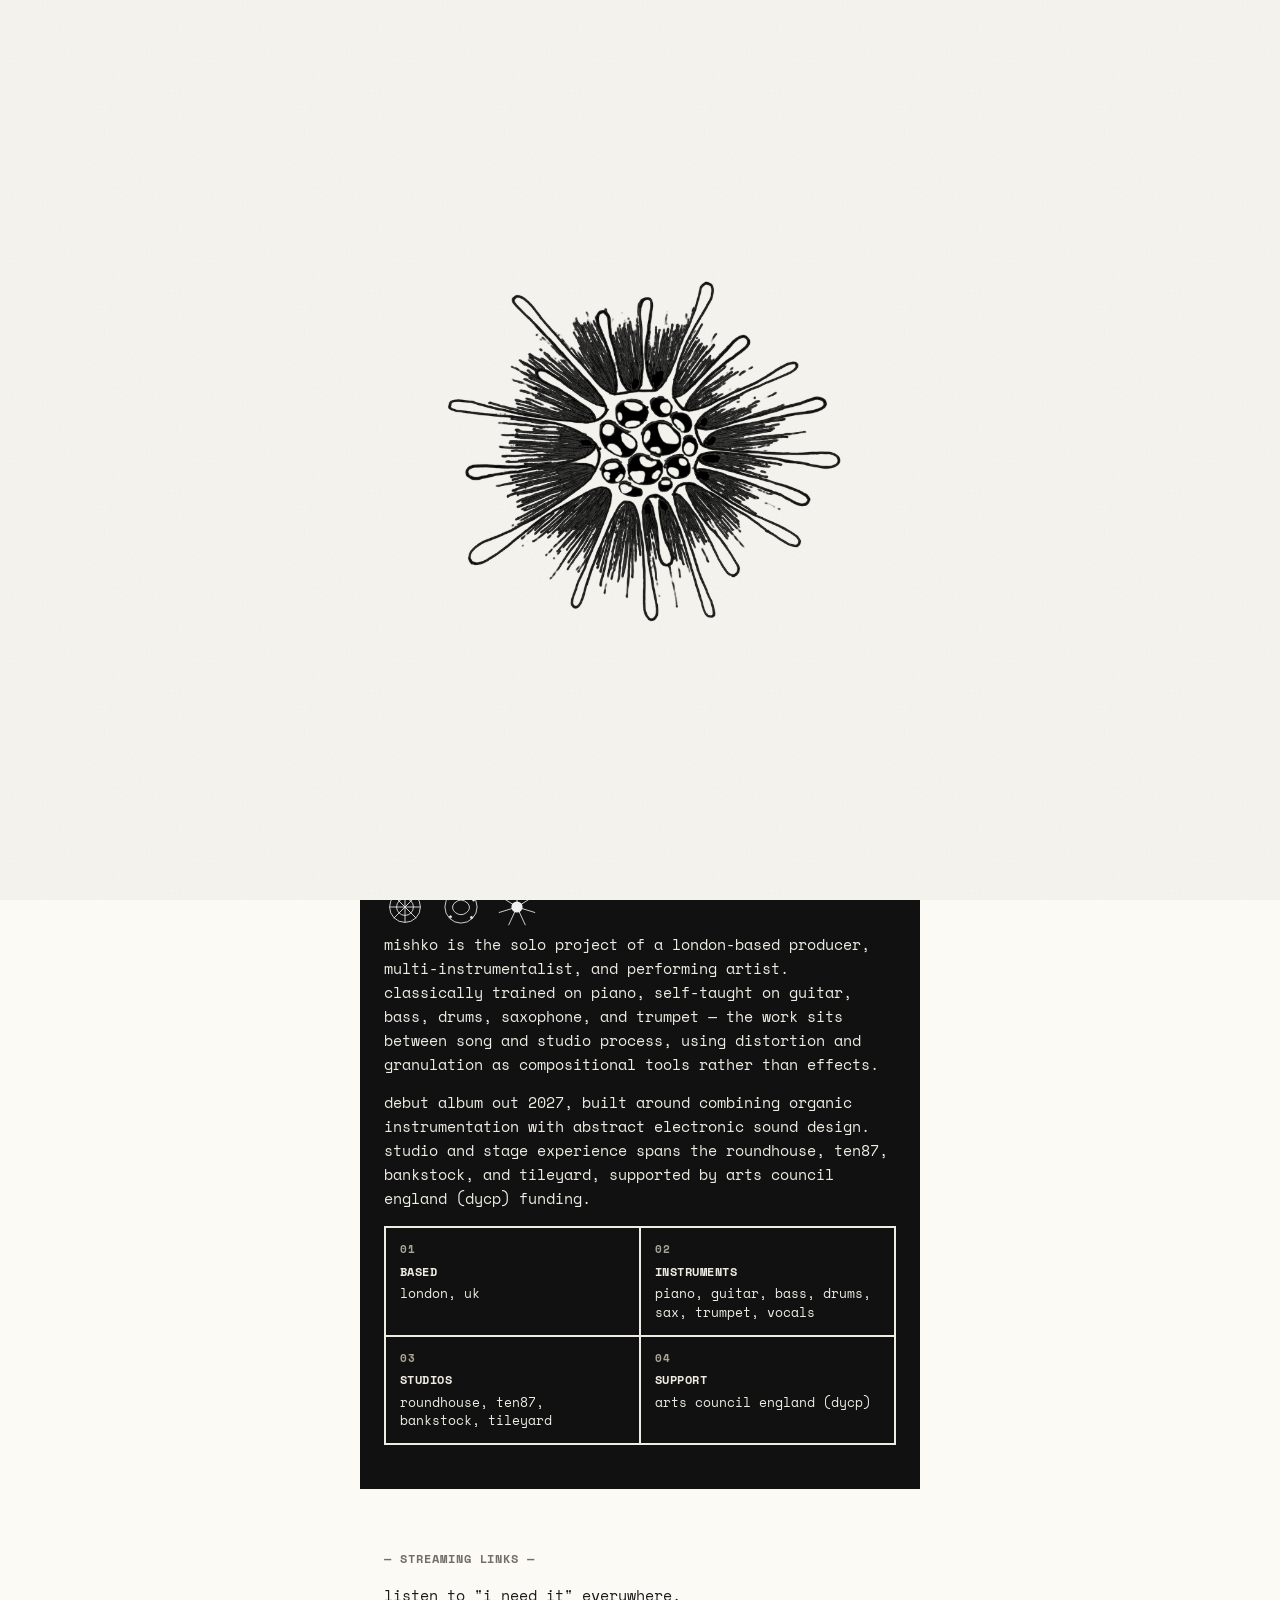
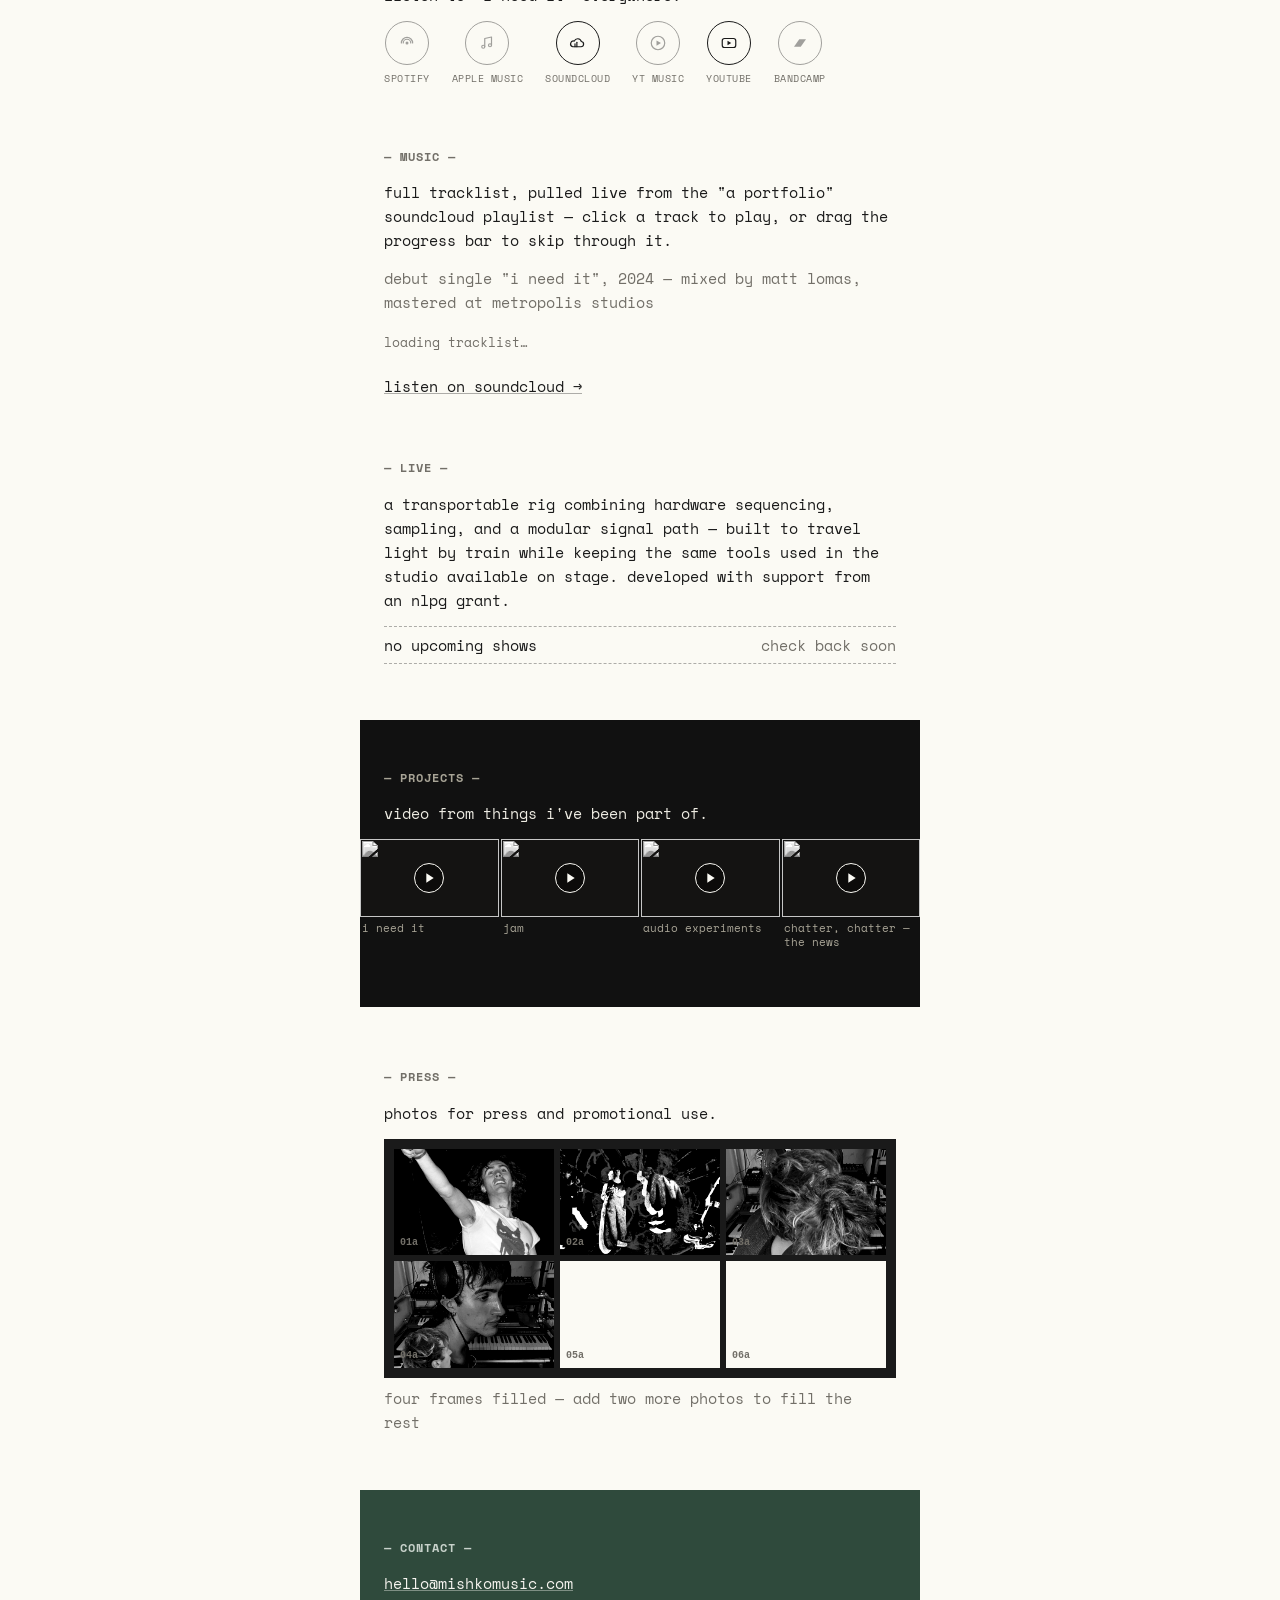
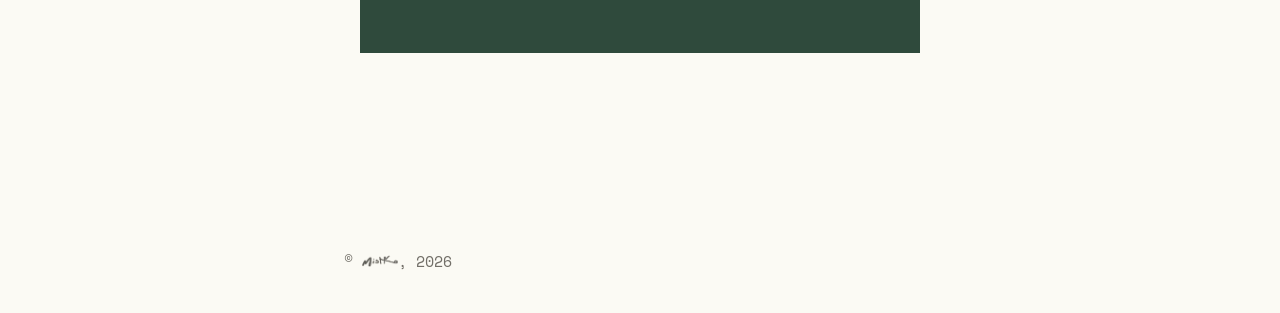
==== commit 56e82ccc: "show studio photo and i need it cover art side by side in about section" ====
--- a/mishko-epk.html
+++ b/mishko-epk.html
@@ -47,7 +47,10 @@
 <div class="wrap" id="top">
 
   <div class="block band band-dark" id="bio">
-    <div class="media bio-photo"><img src="press-04.png" alt="mishko in the studio, headphones"></div>
+    <div class="media bio-photo">
+      <img class="bio-photo-portrait" src="press-04.png" alt="mishko in the studio, headphones">
+      <img class="bio-photo-cover" src="cover.jpg" alt="&quot;i need it&quot; single cover art">
+    </div>
     <p class="eyebrow">about</p>
     <div class="doodle-row" aria-hidden="true">
       <svg viewBox="0 0 60 60" width="42" height="42" fill="none" stroke="#111111" stroke-width="1.2">
--- a/style.css
+++ b/style.css
@@ -183,6 +183,13 @@
     display:block;
     filter:grayscale(1) contrast(1.1);
   }
+  .media.bio-photo{ max-width:260px; margin:0 auto 24px; }
+  .media.bio-photo img{
+    /* this shot is naturally dark; the site-wide contrast(1.1) crushes its
+       shadows to near-black against the dark band behind it, so back off
+       contrast and lift brightness instead of using the shared .media filter */
+    filter:grayscale(1) brightness(1.25) contrast(0.95);
+  }
   .media.placeholder{
     aspect-ratio:16/10;
     border:2px solid var(--ink);
@@ -196,29 +203,6 @@
     color:var(--mute);
   }
 
-  /* ---------- hub: central image, full-bleed to the actual viewport
-     (breaks out of the paper strip's max-width entirely, not just its
-     side padding, so it reads as a big hero shot rather than a card) ---------- */
-  .hub{
-    position:relative;
-    width:100vw;
-    margin-left:calc(50% - 50vw);
-    margin-right:calc(50% - 50vw);
-    margin-top:24px;
-    height:65vh;
-    background:var(--paper);
-  }
-  .hub-center{
-    position:absolute;
-    inset:0;
-  }
-  .hub-center img{
-    width:100%;
-    height:100%;
-    object-fit:cover;
-    display:block;
-    filter:grayscale(1);
-  }
   .media.hero{
     position:relative;
     aspect-ratio:1/1;
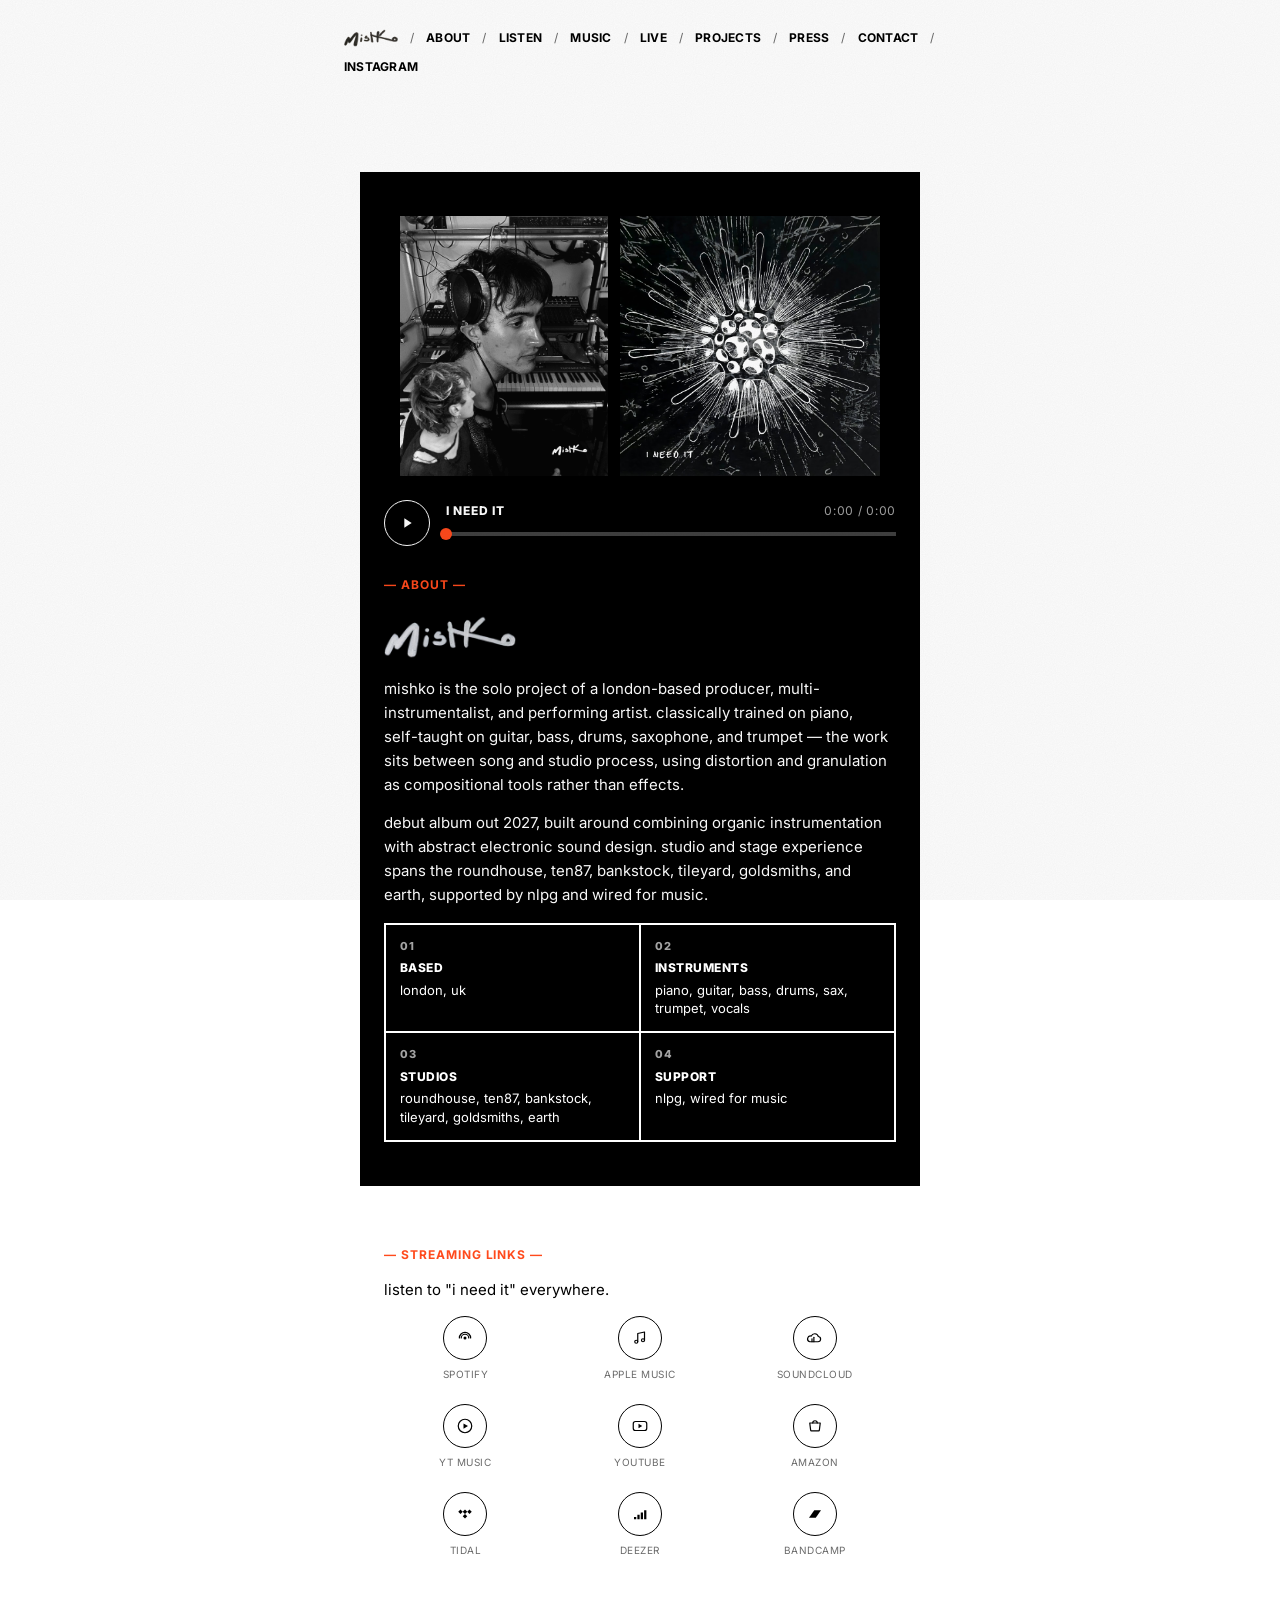
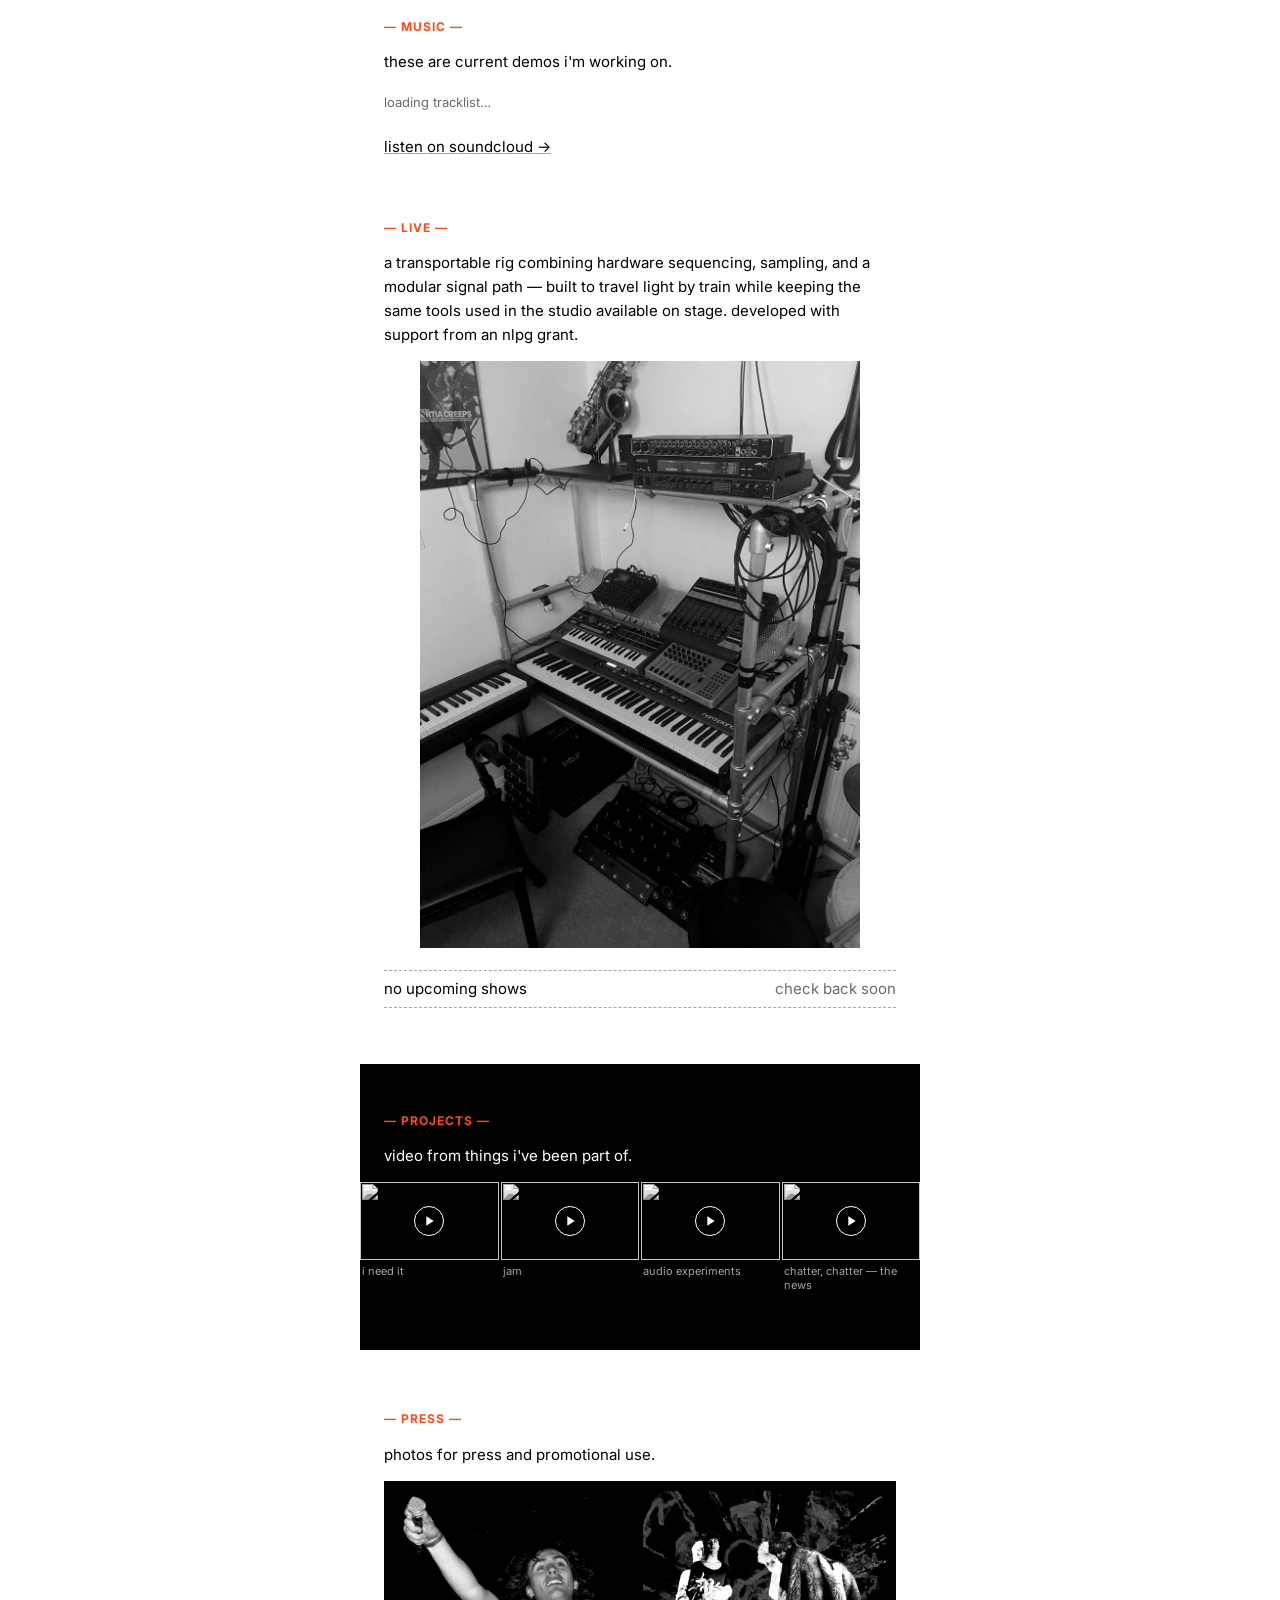
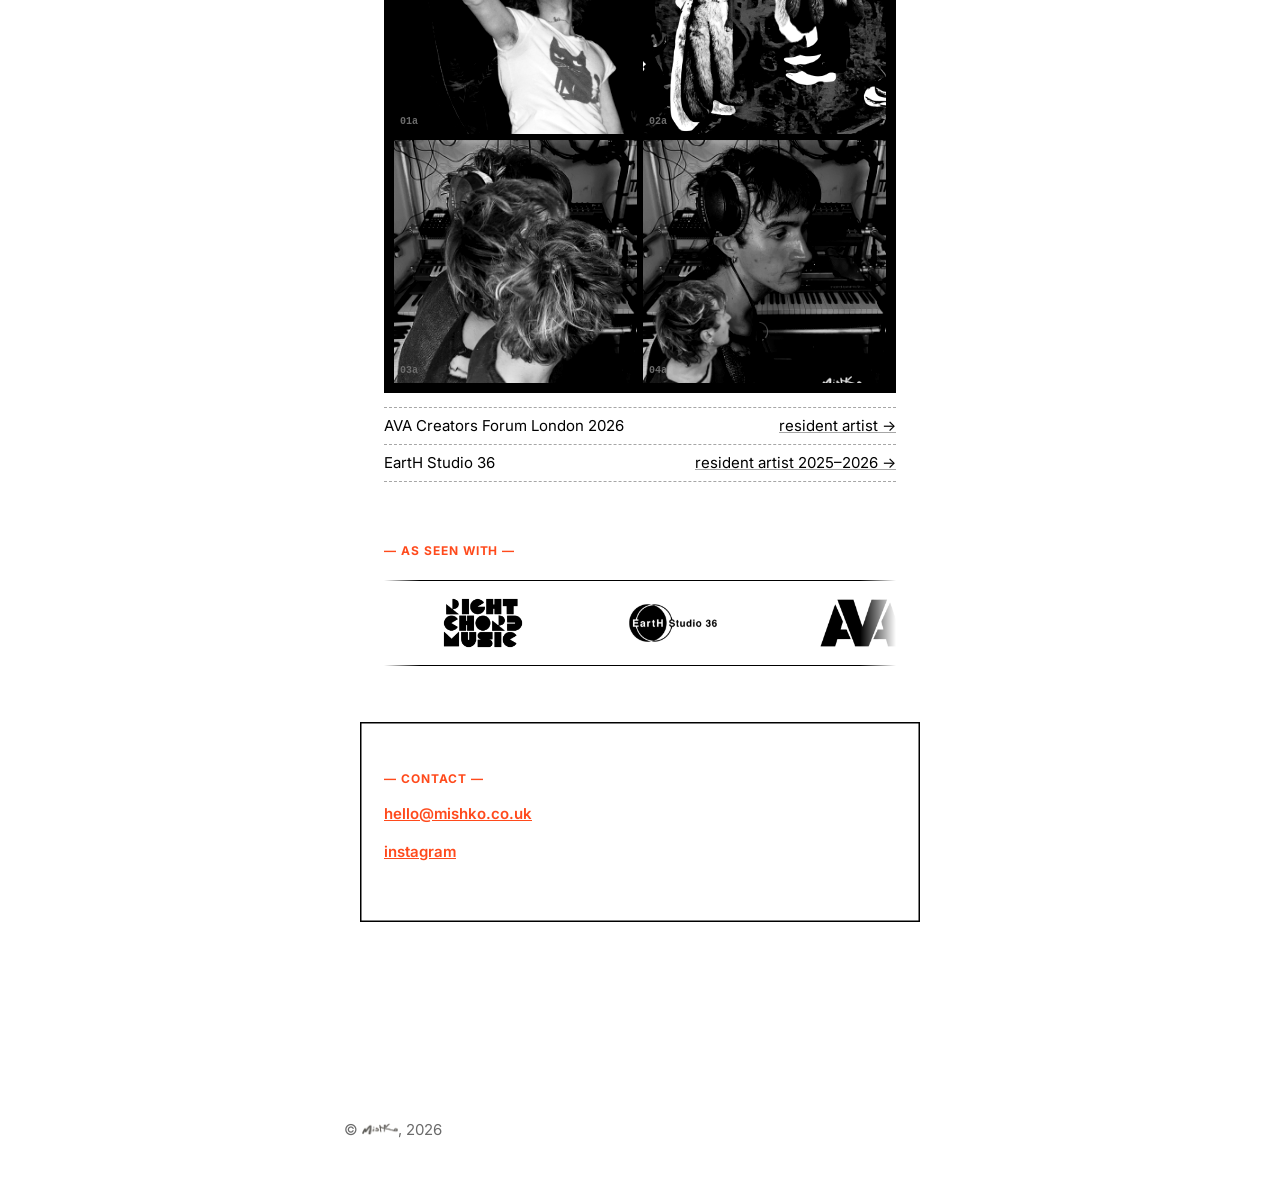
==== commit 0cbdce54: "Redesign: black/white + orange, i need it timeline with hosted audio, editable content, brands strip" ====
--- a/mishko-epk.html
+++ b/mishko-epk.html
@@ -4,23 +4,12 @@
 <meta charset="UTF-8" />
 <meta name="viewport" content="width=device-width, initial-scale=1.0" />
 <title>mishko</title>
-<script>
-  try{
-    if (sessionStorage.getItem('mishko-entered')) {
-      document.documentElement.classList.add('no-splash');
-    }
-  }catch(e){}
-</script>
 <link rel="preconnect" href="https://fonts.gstatic.com" crossorigin>
-<link href="https://fonts.googleapis.com/css2?family=Space+Mono:wght@400;700&display=swap" rel="stylesheet">
-<link rel="stylesheet" href="style.css">
+<link href="https://fonts.googleapis.com/css2?family=Inter:wght@400;500;600;700;800&display=swap" rel="stylesheet">
+<link rel="stylesheet" href="style.css?v=20261014m">
 <script src="https://w.soundcloud.com/player/api.js"></script>
 </head>
 <body>
-
-<div id="splash" role="button" tabindex="0" aria-label="enter site">
-  <img class="splash-art" src="splat.png" alt="">
-</div>
 
 <div id="grain" aria-hidden="true"></div>
 
@@ -51,42 +40,25 @@
       <img class="bio-photo-portrait" src="press-04.png" alt="mishko in the studio, headphones">
       <img class="bio-photo-cover" src="cover.jpg" alt="&quot;i need it&quot; single cover art">
     </div>
+    <div class="hero-player is-loading" id="hero-player">
+      <button type="button" class="hero-player-toggle" aria-label="play i need it" disabled>
+        <svg class="icon-play" viewBox="0 0 24 24" width="16" height="16"><path fill="currentColor" d="M8 5v14l11-7z"/></svg>
+        <svg class="icon-pause" viewBox="0 0 24 24" width="16" height="16" hidden><path fill="currentColor" d="M6 5h4v14H6zM14 5h4v14h-4z"/></svg>
+      </button>
+      <div class="hero-player-main">
+        <div class="hero-player-head"><span class="hero-player-title">i need it</span><span class="hero-player-time">0:00 / 0:00</span></div>
+        <div class="hero-player-bar" role="slider" tabindex="0" aria-label="i need it timeline" aria-valuemin="0" aria-valuemax="100" aria-valuenow="0"><div class="hero-player-fill"></div></div>
+      </div>
+    </div>
     <p class="eyebrow">about</p>
-    <div class="doodle-row" aria-hidden="true">
-      <svg viewBox="0 0 60 60" width="42" height="42" fill="none" stroke="#111111" stroke-width="1.2">
-        <circle cx="30" cy="30" r="22"/>
-        <circle cx="30" cy="30" r="12"/>
-        <line x1="30" y1="8" x2="30" y2="52"/>
-        <line x1="8" y1="30" x2="52" y2="30"/>
-        <line x1="14" y1="14" x2="46" y2="46"/>
-        <line x1="46" y1="14" x2="14" y2="46"/>
-      </svg>
-      <svg viewBox="0 0 60 60" width="42" height="42" fill="none" stroke="#111111" stroke-width="1.2">
-        <circle cx="30" cy="30" r="23"/>
-        <path d="M20,25 Q30,15 40,25 Q45,32 38,38 Q30,44 22,38 Q15,32 20,25 Z"/>
-        <circle cx="12" cy="18" r="1.5" fill="#111111"/>
-        <circle cx="48" cy="20" r="1.5" fill="#111111"/>
-        <circle cx="45" cy="45" r="1.5" fill="#111111"/>
-        <circle cx="15" cy="44" r="1.5" fill="#111111"/>
-      </svg>
-      <svg viewBox="0 0 60 60" width="42" height="42" fill="none" stroke="#111111" stroke-width="1.2">
-        <circle cx="30" cy="30" r="8" fill="#111111" stroke="none"/>
-        <line x1="30" y1="30" x2="30" y2="4"/>
-        <line x1="30" y1="30" x2="52" y2="16"/>
-        <line x1="30" y1="30" x2="56" y2="38"/>
-        <line x1="30" y1="30" x2="42" y2="56"/>
-        <line x1="30" y1="30" x2="18" y2="56"/>
-        <line x1="30" y1="30" x2="4" y2="38"/>
-        <line x1="30" y1="30" x2="8" y2="16"/>
-      </svg>
-    </div>
+    <img class="about-signature" src="signature.png" alt="mishko">
     <p data-field="bio.paragraph_1">mishko is the solo project of a london-based producer, multi-instrumentalist, and performing artist. classically trained on piano, self-taught on guitar, bass, drums, saxophone, and trumpet — the work sits between song and studio process, using distortion and granulation as compositional tools rather than effects.</p>
-    <p data-field="bio.paragraph_2">debut album out 2027, built around combining organic instrumentation with abstract electronic sound design. studio and stage experience spans the roundhouse, ten87, bankstock, and tileyard, supported by arts council england (dycp) funding.</p>
+    <p data-field="bio.paragraph_2">debut album out 2027, built around combining organic instrumentation with abstract electronic sound design. studio and stage experience spans the roundhouse, ten87, bankstock, tileyard, goldsmiths, and earth, supported by nlpg and wired for music.</p>
     <div class="manifesto" data-field-list="bio.manifesto">
       <div><span class="num">01</span><span class="label" data-field="bio.manifesto.0.label">based</span><span data-field="bio.manifesto.0.text">london, uk</span></div>
       <div><span class="num">02</span><span class="label" data-field="bio.manifesto.1.label">instruments</span><span data-field="bio.manifesto.1.text">piano, guitar, bass, drums, sax, trumpet, vocals</span></div>
-      <div><span class="num">03</span><span class="label" data-field="bio.manifesto.2.label">studios</span><span data-field="bio.manifesto.2.text">roundhouse, ten87, bankstock, tileyard</span></div>
-      <div><span class="num">04</span><span class="label" data-field="bio.manifesto.3.label">support</span><span data-field="bio.manifesto.3.text">arts council england (dycp)</span></div>
+      <div><span class="num">03</span><span class="label" data-field="bio.manifesto.2.label">studios</span><span data-field="bio.manifesto.2.text">roundhouse, ten87, bankstock, tileyard, goldsmiths, earth</span></div>
+      <div><span class="num">04</span><span class="label" data-field="bio.manifesto.3.label">support</span><span data-field="bio.manifesto.3.text">nlpg, wired for music</span></div>
     </div>
   </div>
 
@@ -99,7 +71,7 @@
       real link — drop the real url in and remove that class.
     -->
     <div class="stream-icons">
-      <a href="#" target="_blank" class="stream-icon is-placeholder" aria-label="spotify" data-link="spotify">
+      <a href="https://open.spotify.com/album/1czXd1ynxJQaov9eNn8Xgs" target="_blank" class="stream-icon" aria-label="spotify" data-link="spotify">
         <span class="stream-icon-circle">
           <svg viewBox="0 0 24 24" width="18" height="18" fill="none" stroke="currentColor" stroke-width="1.6" stroke-linecap="round">
             <circle cx="12" cy="12" r="2" fill="currentColor" stroke="none"/>
@@ -109,7 +81,7 @@
         </span>
         <span class="stream-icon-label">spotify</span>
       </a>
-      <a href="#" target="_blank" class="stream-icon is-placeholder" aria-label="apple music" data-link="apple_music">
+      <a href="https://music.apple.com/gb/album/1872679325" target="_blank" class="stream-icon" aria-label="apple music" data-link="apple_music">
         <span class="stream-icon-circle">
           <svg viewBox="0 0 24 24" width="18" height="18" fill="none" stroke="currentColor" stroke-width="1.6" stroke-linecap="round" stroke-linejoin="round">
             <path d="M9 17V6l9-2v11"/>
@@ -129,7 +101,7 @@
         </span>
         <span class="stream-icon-label">soundcloud</span>
       </a>
-      <a href="#" target="_blank" class="stream-icon is-placeholder" aria-label="youtube music" data-link="yt_music">
+      <a href="https://music.youtube.com/playlist?list=OLAK5uy_mBxRl0WzlboDKasdwCrH-KWCc4340rl3I" target="_blank" class="stream-icon" aria-label="youtube music" data-link="yt_music">
         <span class="stream-icon-circle">
           <svg viewBox="0 0 24 24" width="18" height="18" fill="none" stroke="currentColor" stroke-width="1.6">
             <circle cx="12" cy="12" r="9"/>
@@ -147,7 +119,32 @@
         </span>
         <span class="stream-icon-label">youtube</span>
       </a>
-      <a href="#" target="_blank" class="stream-icon is-placeholder" aria-label="bandcamp" data-link="bandcamp">
+      <a href="https://music.amazon.com/albums/B0GK99C8S2" target="_blank" class="stream-icon" aria-label="amazon music" data-link="amazon_music">
+        <span class="stream-icon-circle">
+          <svg viewBox="0 0 24 24" width="18" height="18" fill="none" stroke="currentColor" stroke-width="1.6" stroke-linecap="round" stroke-linejoin="round">
+            <path d="M5 8h14l-1.2 9.5a1 1 0 0 1-1 .9H7.2a1 1 0 0 1-1-.9L5 8Z"/>
+            <path d="M9 8a3 3 0 0 1 6 0"/>
+          </svg>
+        </span>
+        <span class="stream-icon-label">amazon</span>
+      </a>
+      <a href="https://tidal.com/album/493867562" target="_blank" class="stream-icon" aria-label="tidal" data-link="tidal">
+        <span class="stream-icon-circle">
+          <svg viewBox="0 0 24 24" width="18" height="18" fill="currentColor" stroke="none">
+            <path d="M12 6l3 3-3 3-3-3 3-3Zm-6 0l3 3-3 3-3-3 3-3Zm12 0l3 3-3 3-3-3 3-3Zm-6 6l3 3-3 3-3-3 3-3Z"/>
+          </svg>
+        </span>
+        <span class="stream-icon-label">tidal</span>
+      </a>
+      <a href="https://www.deezer.com/album/907029882" target="_blank" class="stream-icon" aria-label="deezer" data-link="deezer">
+        <span class="stream-icon-circle">
+          <svg viewBox="0 0 24 24" width="18" height="18" fill="currentColor" stroke="none">
+            <path d="M4 16h3v3H4zM8.5 13h3v6h-3zM13 10h3v9h-3zM17.5 7h3v12h-3z"/>
+          </svg>
+        </span>
+        <span class="stream-icon-label">deezer</span>
+      </a>
+      <a href="https://mishk0.bandcamp.com/track/i-need-it" target="_blank" class="stream-icon" aria-label="bandcamp" data-link="bandcamp">
         <span class="stream-icon-circle">
           <svg viewBox="0 0 24 24" width="18" height="18" fill="currentColor" stroke="none">
             <path d="M4 17h9l7-10H11L4 17Z"/>
@@ -160,8 +157,7 @@
 
   <div class="block" id="music">
     <p class="eyebrow">music</p>
-    <p>full tracklist, pulled live from the "a portfolio" soundcloud playlist — click a track to play, or drag the progress bar to skip through it.</p>
-    <p class="media-caption">debut single "i need it", 2024 — mixed by matt lomas, mastered at metropolis studios</p>
+    <p>these are current demos i'm working on.</p>
     <!--
       this whole tracklist is generated at runtime: the soundcloud widget
       loads the playlist below and asks it for its actual track list, so
@@ -180,6 +176,7 @@
   <div class="block" id="live">
     <p class="eyebrow">live</p>
     <p>a transportable rig combining hardware sequencing, sampling, and a modular signal path — built to travel light by train while keeping the same tools used in the studio available on stage. developed with support from an nlpg grant.</p>
+    <div class="media live-photo"><img src="live-rig.jpg" alt="mishko's live rig: keyboards, synths and controllers on a steel-pipe stand" loading="lazy"></div>
     <div class="line-list" id="live-dates-list">
       <div><span>no upcoming shows</span><span class="t">check back soon</span></div>
     </div>
@@ -241,137 +238,54 @@
       each frame is one numbered contact-sheet cell. add a real photo by
       dropping an img inside a .frame, ahead of the .frame-num span:
         <div class="frame"><img src="press-01.jpg" alt="press photo"><span class="frame-num">01a</span></div>
-      copy a .frame block to add more than six.
+      copy a .frame block to add more photos.
     -->
     <div class="contact-sheet">
       <div class="frame"><img src="press-01.jpg" alt="mishko live, mic raised"><span class="frame-num">01a</span></div>
       <div class="frame"><img src="press-02.jpg" alt="mishko press collage"><span class="frame-num">02a</span></div>
       <div class="frame"><img src="press-03.png" alt="mishko in the studio, headphones"><span class="frame-num">03a</span></div>
       <div class="frame"><img src="press-04.png" alt="mishko studio profile shot"><span class="frame-num">04a</span></div>
-      <div class="frame"><span class="frame-num">05a</span></div>
-      <div class="frame"><span class="frame-num">06a</span></div>
-    </div>
-    <p class="media-caption">four frames filled — add two more photos to fill the rest</p>
+    </div>
+    <div class="line-list press-features" id="press-features">
+      <div><span>AVA Creators Forum London 2026</span><span class="t"><a href="https://avafestival.com/creators-forum-london-2026-meet-the-participants/" target="_blank" rel="noopener">resident artist →</a></span></div>
+      <div><span>EartH Studio 36</span><span class="t"><a href="https://earthackney.co.uk" target="_blank" rel="noopener">resident artist 2025–2026 →</a></span></div>
+    </div>
+  </div>
+
+  <div class="block" id="brands">
+    <p class="eyebrow">as seen with</p>
+    <!--
+      rolls left to right. each brand shows its logo when content.json gives
+      it a "logo" path (e.g. brands/red-bull.png), otherwise its name as text.
+      the list is duplicated by the script below so the loop has no gap.
+    -->
+    <div class="brand-marquee">
+      <ul class="brand-track" id="brand-list">
+        <li><a href="https://www.rightchordmusic.co.uk" target="_blank" rel="noopener"><img src="brands/right-chord-music.png" alt="Right Chord Music"></a></li>
+        <li><a href="https://earthackney.co.uk" target="_blank" rel="noopener"><img src="brands/earth-studio-36.png" alt="EartH Studio 36"></a></li>
+        <li><a href="https://avafestival.com" target="_blank" rel="noopener"><img src="brands/ava-creators-forum.png" alt="AVA Creators Forum"></a></li>
+        <li><a href="https://www.udmusic.org" target="_blank" rel="noopener"><img src="brands/ud-music.png" alt="UD Music"></a></li>
+        <li><a href="https://www.redbull.com" target="_blank" rel="noopener"><img src="brands/red-bull.png" alt="Red Bull"></a></li>
+        <li><a href="https://dittomusic.com" target="_blank" rel="noopener"><img src="brands/ditto-music.png" alt="Ditto Music"></a></li>
+        <li><a href="https://gyro.music" target="_blank" rel="noopener"><img src="brands/gyro-distribution.png" alt="G.Y.R.O. Gyro Distribution"></a></li>
+        <li><a href="https://www.roundhouse.org.uk" target="_blank" rel="noopener"><img src="brands/roundhouse.png" alt="Roundhouse"></a></li>
+      </ul>
+    </div>
   </div>
 
   <div class="block band band-accent" id="contact">
     <p class="eyebrow">contact</p>
-    <p><a href="mailto:hello@mishkomusic.com" data-link="email">hello@mishkomusic.com</a></p>
+    <p><a href="mailto:hello@mishko.co.uk" data-link="email">hello@mishko.co.uk</a></p>
+    <p><a href="https://www.instagram.com/mishk0000/" target="_blank" data-link="instagram">instagram</a></p>
   </div>
 
 </div>
 
 <footer>© <img src="signature.png" alt="mishko" class="footer-mark">, <span id="year"></span></footer>
-
-<div id="now-playing" class="now-playing" hidden>
-  <div class="np-left">
-    <span class="np-eq" aria-hidden="true"><span></span><span></span><span></span><span></span></span>
-    <span class="np-text"><span class="np-label">now playing</span><span class="np-title">i need it</span></span>
-  </div>
-  <button type="button" id="np-toggle" class="np-toggle">sound off</button>
-</div>
-<div id="np-player-mount" aria-hidden="true"><div id="np-player"></div></div>
-
-<script>
-  // background player for the now-playing bar: a hidden youtube embed of
-  // "i need it" standing in for a hosted audio file. starts muted (browsers
-  // require that), then unmutes the moment the visitor clicks into the site -
-  // a real user gesture, so the unmute reliably takes.
-  var ytPlayer = null;
-  var ytReady = false;
-  var wantsSound = false;
-
-  function onYouTubeIframeAPIReady(){
-    ytPlayer = new YT.Player('np-player', {
-      height: '2', width: '2',
-      videoId: 'J0e-NsD81-I',
-      playerVars: { autoplay: 1, mute: 1, controls: 0, loop: 1, playlist: 'J0e-NsD81-I', playsinline: 1 },
-      events: {
-        onReady: function(e){
-          ytReady = true;
-          e.target.playVideo();
-          if (wantsSound) { e.target.unMute(); e.target.setVolume(65); }
-        }
-      }
-    });
-  }
-  (function(){
-    var tag = document.createElement('script');
-    tag.src = 'https://www.youtube.com/iframe_api';
-    document.head.appendChild(tag);
-  })();
-
-  function startSound(){
-    wantsSound = true;
-    var bar = document.getElementById('now-playing');
-    var toggle = document.getElementById('np-toggle');
-    bar.hidden = false;
-    toggle.textContent = 'sound on';
-    bar.classList.add('is-playing');
-    if (ytReady && ytPlayer) { ytPlayer.unMute(); ytPlayer.setVolume(65); }
-  }
-
-  // once a real track from the tracklist is chosen, the now-playing bar
-  // hands control over to that (window.__npSource / __npWidget, set by the
-  // tracklist script below) instead of the ambient youtube loop.
-  window.__npSource = 'youtube';
-  window.__npWidget = null;
-
-  document.getElementById('np-toggle').addEventListener('click', function(){
-    var bar = document.getElementById('now-playing');
-    var isOn = this.textContent.trim() === 'sound on';
-
-    if (window.__npSource === 'soundcloud' && window.__npWidget) {
-      if (isOn) {
-        window.__npWidget.setVolume(0);
-        this.textContent = 'sound off';
-        bar.classList.remove('is-playing');
-      } else {
-        window.__npWidget.setVolume(65);
-        this.textContent = 'sound on';
-        bar.classList.add('is-playing');
-      }
-      return;
-    }
-
-    if (!ytPlayer) return;
-    if (isOn) {
-      ytPlayer.mute();
-      this.textContent = 'sound off';
-      bar.classList.remove('is-playing');
-    } else {
-      ytPlayer.unMute();
-      ytPlayer.setVolume(65);
-      this.textContent = 'sound on';
-      bar.classList.add('is-playing');
-    }
-  });
-</script>
 
 <script>
   document.getElementById('year').textContent = new Date().getFullYear();
 
-  var splash = document.getElementById('splash');
-  var ENTER_KEY = 'mishko-entered';
-
-  function enterSite(){
-    splash.classList.add('is-hidden');
-    document.documentElement.classList.add('no-splash');
-    try{ sessionStorage.setItem(ENTER_KEY, '1'); }catch(e){}
-    startSound();
-  }
-
-  splash.addEventListener('click', enterSite);
-  splash.addEventListener('keydown', function(e){
-    if (e.key === 'Enter' || e.key === ' ') { e.preventDefault(); enterSite(); }
-  });
-
-  // returning within the same session: splash is skipped, so there's no
-  // click to hang the unmute on. show the bar muted and let the toggle
-  // itself supply the user gesture.
-  if (document.documentElement.classList.contains('no-splash')) {
-    document.getElementById('now-playing').hidden = false;
-  }
 
   // fade/lift each section in as it scrolls into view
   if ('IntersectionObserver' in window) {
@@ -439,15 +353,24 @@
 
     var VISIBLE_LIMIT = 5;
 
+    // "i need it" is played by the timeline under the cover art at the top
+    // of the page (from its own audio file - the soundcloud copy is
+    // ad-supported, so the widget can't scrub it), so it's left out of this
+    // demos list and skipped when the list auto-advances
+    var heroIdx = 0;
+
     function buildCards(){
       container.innerHTML = '';
+      var shown = 0;
       sounds.forEach(function(sound, i){
+        if (i === heroIdx) return;
+        shown++;
         var title = sound && sound.title ? sound.title : 'track ' + (i + 1);
-        var num = String(i + 1).padStart(2, '0');
+        var num = String(shown).padStart(2, '0');
         var el = document.createElement('div');
         el.className = 'track-card';
         el.dataset.index = i;
-        if (i >= VISIBLE_LIMIT) el.hidden = true;
+        if (shown > VISIBLE_LIMIT) el.hidden = true;
         el.innerHTML =
           '<button type="button" class="track-card-toggle" aria-label="play ' + escapeHtml(title) + '">' +
             '<svg class="icon-play" viewBox="0 0 24 24" width="14" height="14"><path fill="currentColor" d="M8 5v14l11-7z"/></svg>' +
@@ -464,11 +387,11 @@
         wireCard(el, i);
       });
 
-      if (sounds.length > VISIBLE_LIMIT) {
+      if (shown > VISIBLE_LIMIT) {
         var moreBtn = document.createElement('button');
         moreBtn.type = 'button';
         moreBtn.className = 'track-list-more';
-        moreBtn.textContent = 'view more (' + (sounds.length - VISIBLE_LIMIT) + ')';
+        moreBtn.textContent = 'view more (' + (shown - VISIBLE_LIMIT) + ')';
         moreBtn.addEventListener('click', function(){
           container.querySelectorAll('.track-card').forEach(function(c){ c.hidden = false; });
           moreBtn.remove();
@@ -486,8 +409,8 @@
     function setIcon(i, playing){
       var c = card(i);
       if (!c) return;
-      c.querySelector('.icon-play').hidden = playing;
-      c.querySelector('.icon-pause').hidden = !playing;
+      c.querySelector('.icon-play').toggleAttribute('hidden', playing);
+      c.querySelector('.icon-pause').toggleAttribute('hidden', !playing);
       c.classList.toggle('is-playing', playing);
     }
 
@@ -521,34 +444,22 @@
       c.querySelector('.track-card-time').textContent = '';
     }
 
-    function updateNowPlaying(title){
-      var bar = document.getElementById('now-playing');
-      if (!bar) return;
-      bar.hidden = false;
-      bar.classList.add('is-playing');
-      var titleEl = bar.querySelector('.np-title');
-      if (titleEl) titleEl.textContent = title;
-      var toggle = document.getElementById('np-toggle');
-      if (toggle) toggle.textContent = 'sound on';
-      // hand control of the now-playing bar's sound toggle to this widget,
-      // and stop the ambient youtube loop so the two don't overlap
-      window.__npSource = 'soundcloud';
-      window.__npWidget = widget;
-      if (window.ytPlayer && typeof window.ytPlayer.pauseVideo === 'function') {
-        try { window.ytPlayer.pauseVideo(); } catch(e){}
-      }
-    }
-
     function playIndex(i){
       if (current !== -1) { setIcon(current, false); setProgress(current, 0); clearTime(current); }
+      // only one thing plays at a time: stop the "i need it" timeline first
+      if (window.__heroAudio) window.__heroAudio.pause();
       current = i;
       setActive(i);
       setProgress(i, 0);
       setTime(i, 0);
       widget.skip(i);
       widget.play();
-      updateNowPlaying(sounds[i] && sounds[i].title ? sounds[i].title : 'track ' + (i + 1));
-    }
+    }
+
+    // called by the "i need it" timeline when it starts, so the demos stop
+    window.__pauseDemos = function(){
+      if (widget && current !== -1) widget.pause();
+    };
 
     function seekFromClientX(i, clientX){
       if (i !== current || !widget) return;
@@ -591,6 +502,8 @@
         var allNamed = s.every(function(sound){ return sound && sound.title; });
         if (allNamed || attemptsLeft <= 0) {
           sounds = s;
+          var found = sounds.findIndex(function(sound){ return sound && /^i need it\b/i.test(sound.title || ''); });
+          heroIdx = found === -1 ? 0 : found;
           if (loadingMsg) loadingMsg.remove();
           buildCards();
         } else {
@@ -603,18 +516,12 @@
     widget = SC.Widget(frame);
     widget.bind(SC.Widget.Events.READY, function(){ fetchSoundsUntilReady(5); });
     widget.bind(SC.Widget.Events.PLAY, function(){
+      // however a demo started (new track or resuming one), the "i need it" timeline stops
+      if (window.__heroAudio) window.__heroAudio.pause();
       widget.getCurrentSoundIndex(function(i){ current = i; setActive(i); setIcon(i, true); });
-      if (window.__npSource === 'soundcloud') {
-        var bar = document.getElementById('now-playing');
-        if (bar) bar.classList.add('is-playing');
-      }
     });
     widget.bind(SC.Widget.Events.PAUSE, function(){
       if (current !== -1) setIcon(current, false);
-      if (window.__npSource === 'soundcloud') {
-        var bar = document.getElementById('now-playing');
-        if (bar) bar.classList.remove('is-playing');
-      }
     });
     widget.bind(SC.Widget.Events.PLAY_PROGRESS, function(data){
       if (current === -1) return;
@@ -622,7 +529,107 @@
       setTime(current, data.currentPosition);
     });
     widget.bind(SC.Widget.Events.FINISH, function(){
-      widget.getCurrentSoundIndex(function(i){ playIndex((i + 1) % sounds.length); });
+      widget.getCurrentSoundIndex(function(i){
+        var next = (i + 1) % sounds.length;
+        if (next === heroIdx) next = (next + 1) % sounds.length;
+        playIndex(next);
+      });
+    });
+  })();
+</script>
+
+<script>
+  // ---------- "i need it" timeline under the cover art: plays the song from
+  // its own audio file (the soundcloud copy is ad-supported, so the embed
+  // can't scrub it). click the bar or drag along it to jump to that point ----------
+  (function(){
+    var hero = document.getElementById('hero-player');
+    if (!hero) return;
+    var toggle = hero.querySelector('.hero-player-toggle');
+    var bar = hero.querySelector('.hero-player-bar');
+    var fill = hero.querySelector('.hero-player-fill');
+    var timeEl = hero.querySelector('.hero-player-time');
+
+    var audio = new Audio();
+    audio.preload = 'metadata';
+    audio.src = 'i-need-it.m4a';
+    window.__heroAudio = audio;
+    var dragging = false;
+
+    function fmt(sec){
+      sec = Math.max(0, Math.floor(sec || 0));
+      var s = sec % 60;
+      return Math.floor(sec / 60) + ':' + (s < 10 ? '0' : '') + s;
+    }
+    function render(ratio){
+      var d = audio.duration || 0;
+      fill.style.width = (ratio * 100) + '%';
+      bar.setAttribute('aria-valuenow', Math.round(ratio * 100));
+      timeEl.textContent = fmt(ratio * d) + ' / ' + fmt(d);
+    }
+    function ratioFromX(x){
+      var r = bar.getBoundingClientRect();
+      return Math.max(0, Math.min(1, (x - r.left) / r.width));
+    }
+    function setPlaying(p){
+      toggle.querySelector('.icon-play').toggleAttribute('hidden', p);
+      toggle.querySelector('.icon-pause').toggleAttribute('hidden', !p);
+      toggle.setAttribute('aria-label', (p ? 'pause ' : 'play ') + 'i need it');
+      hero.classList.toggle('is-playing', p);
+    }
+    function play(){
+      var p = audio.play();
+      if (p && p.catch) p.catch(function(){});
+    }
+    function seek(ratio){
+      if (!audio.duration) return;
+      audio.currentTime = ratio * audio.duration;
+      render(ratio);
+      if (audio.paused) play();
+    }
+
+    audio.addEventListener('loadedmetadata', function(){
+      hero.classList.remove('is-loading');
+      toggle.disabled = false;
+      render(0);
+    });
+    audio.addEventListener('timeupdate', function(){
+      if (!dragging && audio.duration) render(audio.currentTime / audio.duration);
+    });
+    audio.addEventListener('play', function(){
+      setPlaying(true);
+      if (window.__pauseDemos) window.__pauseDemos();
+    });
+    audio.addEventListener('pause', function(){ setPlaying(false); });
+    audio.addEventListener('ended', function(){
+      setPlaying(false);
+      audio.currentTime = 0;
+      render(0);
+    });
+
+    toggle.addEventListener('click', function(){ audio.paused ? play() : audio.pause(); });
+
+    // dragging previews the position; the jump happens on release
+    bar.addEventListener('pointerdown', function(e){
+      if (!audio.duration) return;
+      dragging = true;
+      bar.setPointerCapture(e.pointerId);
+      render(ratioFromX(e.clientX));
+    });
+    bar.addEventListener('pointermove', function(e){
+      if (dragging) render(ratioFromX(e.clientX));
+    });
+    bar.addEventListener('pointerup', function(e){
+      if (!dragging) return;
+      dragging = false;
+      seek(ratioFromX(e.clientX));
+    });
+    bar.addEventListener('pointercancel', function(){ dragging = false; });
+    bar.addEventListener('keydown', function(e){
+      if (!audio.duration) return;
+      var r = audio.currentTime / audio.duration;
+      if (e.key === 'ArrowRight') { e.preventDefault(); seek(Math.min(1, r + 0.05)); }
+      if (e.key === 'ArrowLeft') { e.preventDefault(); seek(Math.max(0, r - 0.05)); }
     });
   })();
 </script>
@@ -643,7 +650,124 @@
       return obj;
     }
 
-    fetch('content.json')
+    // duplicate the brand list once so the rolling strip loops with no gap
+    function loopBrands(){
+      var track = document.getElementById('brand-list');
+      if (!track || track.dataset.looped) return;
+      Array.prototype.slice.call(track.children).forEach(function(li){
+        var copy = li.cloneNode(true);
+        copy.setAttribute('aria-hidden', 'true');
+        track.appendChild(copy);
+      });
+      track.dataset.looped = '1';
+      initMarquee();
+    }
+
+    // rolls the brand strip left to right, faster than before, and lets you
+    // grab it (mouse drag, touch swipe or trackpad scroll) to move it yourself;
+    // it keeps a little momentum after a flick, then settles back to rolling
+    function initMarquee(){
+      var wrap = document.querySelector('.brand-marquee');
+      var track = document.getElementById('brand-list');
+      if (!wrap || !track || wrap.dataset.ready) return;
+      wrap.dataset.ready = '1';
+      if (window.matchMedia && window.matchMedia('(prefers-reduced-motion: reduce)').matches) return;
+
+      var SPEED = 60;                // auto-roll speed, px per second
+      var x = 0, setW = 0, boost = 0;
+      var visible = true, hovering = false, dragging = false;
+      var startX = 0, lastX = 0, lastT = 0, vel = 0, justDragged = false;
+      var last = 0;
+
+      function measure(){
+        var oldW = setW;
+        setW = track.scrollWidth / 2;
+        x = oldW ? x * (setW / oldW) : -setW;
+      }
+      function wrapX(){
+        while (x >= 0) x -= setW;
+        while (x < -setW) x += setW;
+      }
+      function apply(){ track.style.transform = 'translate3d(' + x + 'px,0,0)'; }
+
+      function frame(t){
+        var dt = Math.min(0.05, (t - last) / 1000);
+        last = t;
+        if (visible && !dragging && setW) {
+          x += ((hovering ? 0 : SPEED) + boost) * dt;
+          boost *= Math.exp(-3 * dt);
+          wrapX();
+          apply();
+        }
+        requestAnimationFrame(frame);
+      }
+
+      wrap.addEventListener('pointerenter', function(e){ if (e.pointerType === 'mouse') hovering = true; });
+      wrap.addEventListener('pointerleave', function(){ hovering = false; });
+
+      wrap.addEventListener('pointerdown', function(e){
+        if (e.pointerType === 'mouse' && e.button !== 0) return;
+        startX = lastX = e.clientX;
+        lastT = performance.now();
+        vel = 0;
+        boost = 0;
+        wrap.dataset.down = '1';
+      });
+      wrap.addEventListener('pointermove', function(e){
+        if (!wrap.dataset.down) return;
+        if (!dragging) {
+          if (Math.abs(e.clientX - startX) < 5) return;
+          dragging = true;
+          wrap.classList.add('is-dragging');
+          try { wrap.setPointerCapture(e.pointerId); } catch (err) {}
+        }
+        var now = performance.now();
+        var dx = e.clientX - lastX;
+        var dt = Math.max(1, now - lastT) / 1000;
+        vel = 0.6 * vel + 0.4 * (dx / dt);
+        x += dx;
+        wrapX();
+        apply();
+        lastX = e.clientX;
+        lastT = now;
+      });
+      function release(){
+        delete wrap.dataset.down;
+        if (dragging) {
+          dragging = false;
+          justDragged = true;
+          setTimeout(function(){ justDragged = false; }, 0);
+          wrap.classList.remove('is-dragging');
+          boost = Math.max(-1800, Math.min(1800, vel));
+        }
+      }
+      wrap.addEventListener('pointerup', release);
+      wrap.addEventListener('pointercancel', release);
+      // a drag shouldn't also count as a click on a logo link
+      wrap.addEventListener('click', function(e){
+        if (justDragged) { e.preventDefault(); e.stopPropagation(); }
+      }, true);
+
+      // trackpad / shift+wheel sideways scrolling
+      wrap.addEventListener('wheel', function(e){
+        if (Math.abs(e.deltaX) <= Math.abs(e.deltaY)) return;
+        e.preventDefault();
+        x -= e.deltaX;
+        wrapX();
+        apply();
+      }, { passive: false });
+
+      if ('IntersectionObserver' in window) {
+        new IntersectionObserver(function(entries){ visible = entries[0].isIntersecting; }).observe(wrap);
+      }
+      window.addEventListener('resize', measure);
+      measure();
+      wrapX();
+      apply();
+      requestAnimationFrame(function(t){ last = t; requestAnimationFrame(frame); });
+    }
+
+    fetch('content.json', { cache: 'no-cache' })
       .then(function(r){ if (!r.ok) throw new Error('no content.json'); return r.json(); })
       .then(function(data){
         document.querySelectorAll('[data-field]').forEach(function(el){
@@ -664,6 +788,66 @@
               el.classList.remove('is-placeholder');
             }
           });
+        }
+
+        if (Array.isArray(data.brands) && data.brands.length) {
+          var brandList = document.getElementById('brand-list');
+          if (brandList) {
+            brandList.innerHTML = '';
+            data.brands.forEach(function(b){
+              if (!b || !b.name) return;
+              var li = document.createElement('li');
+              var inner;
+              if (b.logo) {
+                inner = document.createElement('img');
+                inner.src = b.logo;
+                inner.alt = b.name;
+                inner.loading = 'lazy';
+              } else {
+                inner = document.createTextNode(b.name);
+              }
+              if (b.url) {
+                var a = document.createElement('a');
+                a.href = b.url;
+                a.target = '_blank';
+                a.rel = 'noopener';
+                a.appendChild(inner);
+                li.appendChild(a);
+              } else {
+                li.appendChild(inner);
+              }
+              brandList.appendChild(li);
+            });
+          }
+        }
+        loopBrands();
+
+        if (Array.isArray(data.press_features) && data.press_features.length) {
+          var pressList = document.getElementById('press-features');
+          if (pressList) {
+            pressList.innerHTML = '';
+            data.press_features.forEach(function(f){
+              if (!f || !f.title) return;
+              var row = document.createElement('div');
+              var t = document.createElement('span');
+              t.textContent = f.title;
+              var side = document.createElement('span');
+              side.className = 't';
+              if (f.url) {
+                var a = document.createElement('a');
+                a.href = f.url;
+                a.target = '_blank';
+                a.rel = 'noopener';
+                a.textContent = (f.note ? f.note + ' ' : '') + '→';
+                side.appendChild(a);
+              } else {
+                side.textContent = f.note || '';
+              }
+              row.appendChild(t);
+              row.appendChild(side);
+              pressList.appendChild(row);
+            });
+          }
         }
 
         if (Array.isArray(data.live_dates) && data.live_dates.length) {
@@ -684,7 +868,7 @@
           }
         }
       })
-      .catch(function(){ /* content.json missing/unreachable - keep the hardcoded text already on the page */ });
+      .catch(function(){ /* content.json missing/unreachable - keep the hardcoded text already on the page */ loopBrands(); });
   })();
 </script>
 
--- a/style.css
+++ b/style.css
@@ -1,15 +1,13 @@
   :root{
-    --table:#fbfaf4;
-    --paper:#fbfaf4;
-    --ink:#1a1a1a;
-    --line:#1a1a1a;
-    --mute:#726f68;
-    --splash-bg:#fbfaf4;
-    --splash-ink:#1a1a1a;
-    --accent:#2f4a3c;
+    --table:#ffffff;
+    --paper:#ffffff;
+    --ink:#000000;
+    --line:#000000;
+    --mute:#6b6b6b;
+    --accent:#ff4a1c;
     --wrap-pad:24px;
-    --font-display:'Space Mono', 'Courier New', monospace;
-    --font-body:'Space Mono', 'Courier New', monospace;
+    --font-display:'Inter', 'Helvetica Neue', Arial, sans-serif;
+    --font-body:'Inter', 'Helvetica Neue', Arial, sans-serif;
     --grain-opacity:0.06;
   }
 
@@ -26,7 +24,7 @@
     position:relative;
   }
 
-  a{ color:var(--ink); text-decoration:underline; text-decoration-color:rgba(26,26,26,0.35); }
+  a{ color:var(--ink); text-decoration:underline; text-decoration-color:rgba(0,0,0,0.35); }
   a:hover{ text-decoration-color:var(--accent); }
 
   /* ---------- the receipt: a paper strip sitting on the table, torn
@@ -62,11 +60,12 @@
     margin:0 auto;
     display:flex;
     flex-wrap:wrap;
-    gap:14px 20px;
+    gap:10px 12px;
     text-transform:uppercase;
-    letter-spacing:0.03em;
-  }
-  nav a{ text-decoration:none; font-weight:800; }
+    letter-spacing:0.02em;
+    font-size:12px;
+  }
+  nav a{ text-decoration:none; font-weight:700; }
   nav a:hover{ text-decoration:underline; text-decoration-color:var(--accent); }
   nav .sep{ color:var(--mute); font-weight:400; }
   nav a.brand{ display:inline-flex; align-items:center; }
@@ -75,7 +74,7 @@
   /* ---------- generic blocks ---------- */
   .eyebrow{
     display:inline-block;
-    color:var(--mute);
+    color:var(--accent);
     font-weight:700;
     font-size:12px;
     text-transform:uppercase;
@@ -101,24 +100,25 @@
     padding-right:var(--wrap-pad);
   }
   .block.band-dark{
-    background:#111111;
-    --ink:#eeece3;
-    --mute:#a8a496;
+    background:#000000;
+    --ink:#ffffff;
+    --mute:#a3a3a3;
     color:var(--ink);
   }
-  .block.band-dark a{ text-decoration-color:rgba(238,236,227,0.35); }
+  .block.band-dark a{ text-decoration-color:rgba(255,255,255,0.35); }
   .block.band-dark a:hover{ text-decoration-color:var(--accent); }
   .block.band-dark .line-list div,
-  .block.band-dark .track{ border-color:rgba(238,236,227,0.2); }
-  .block.band-dark .vinyl-track-name{ text-decoration-color:rgba(238,236,227,0.3); }
-  .block.band-dark .doodle-row svg{ filter:invert(1); }
+  .block.band-dark .track{ border-color:rgba(255,255,255,0.2); }
+  .block.band-dark .vinyl-track-name{ text-decoration-color:rgba(255,255,255,0.3); }
+  .block.band-dark .about-signature{ filter:invert(1); }
   .block.band-accent{
-    background:var(--accent);
-    --ink:#f6f4ef;
-    --mute:#c8d2cb;
+    background:#ffffff;
+    box-shadow:inset 0 0 0 1.5px #000000;
+    --ink:#000000;
+    --mute:#6b6b6b;
     color:var(--ink);
   }
-  .block.band-accent a{ text-decoration-color:rgba(246,244,239,0.4); }
+  .block.band-accent a{ color:var(--accent); text-decoration-color:var(--accent); font-weight:600; }
 
   /* progressive enhancement: only hide-then-reveal once js confirms it can
      actually observe and flip .is-visible back on - so content never gets
@@ -144,10 +144,9 @@
   .js-reveal .block > *:nth-child(6){ --reveal-delay:.45s; }
   .js-reveal .block > *:nth-child(n+7){ --reveal-delay:.5s; }
 
-  /* the manifesto grid and doodle row read as one composed unit - cascade
+  /* the manifesto grid reads as one composed unit - cascade
      their own children a beat faster instead of arriving as a single slab */
   .js-reveal .manifesto > div,
-  .js-reveal .doodle-row > svg,
   .js-reveal .contact-sheet > .frame{
     opacity:0;
     transform:translateY(14px) scale(0.94);
@@ -155,24 +154,20 @@
     transition-delay:var(--reveal-delay-inner, 0s);
   }
   .js-reveal .block.is-visible .manifesto > div,
-  .js-reveal .block.is-visible .doodle-row > svg,
   .js-reveal .block.is-visible .contact-sheet > .frame{
     opacity:1;
     transform:none;
   }
   .js-reveal .manifesto > div:nth-child(1),
-  .js-reveal .doodle-row > svg:nth-child(1),
   .js-reveal .contact-sheet > .frame:nth-child(1){ --reveal-delay-inner:.55s; }
   .js-reveal .manifesto > div:nth-child(2),
-  .js-reveal .doodle-row > svg:nth-child(2),
   .js-reveal .contact-sheet > .frame:nth-child(2){ --reveal-delay-inner:.62s; }
   .js-reveal .manifesto > div:nth-child(3),
-  .js-reveal .doodle-row > svg:nth-child(3),
   .js-reveal .contact-sheet > .frame:nth-child(3){ --reveal-delay-inner:.69s; }
   .js-reveal .manifesto > div:nth-child(4),
   .js-reveal .contact-sheet > .frame:nth-child(4){ --reveal-delay-inner:.76s; }
-  .js-reveal .contact-sheet > .frame:nth-child(5){ --reveal-delay-inner:.83s; }
-  .js-reveal .contact-sheet > .frame:nth-child(6){ --reveal-delay-inner:.9s; }
+  
+  
 
   .block p{ max-width:56ch; margin-bottom:14px; }
 
@@ -183,13 +178,34 @@
     display:block;
     filter:grayscale(1) contrast(1.1);
   }
-  .media.bio-photo{ max-width:260px; margin:0 auto 24px; }
-  .media.bio-photo img{
+  .media.bio-photo{
+    display:flex;
+    align-items:flex-start;
+    flex-wrap:wrap;
+    gap:12px;
+    max-width:480px;
+    margin:0 auto 24px;
+  }
+  .media.bio-photo .bio-photo-portrait{
+    height:260px;
+    width:auto;
+    flex:none;
     /* this shot is naturally dark; the site-wide contrast(1.1) crushes its
        shadows to near-black against the dark band behind it, so back off
        contrast and lift brightness instead of using the shared .media filter */
     filter:grayscale(1) brightness(1.25) contrast(0.95);
   }
+  .media.bio-photo .bio-photo-cover{
+    /* cover.jpg is square, the portrait is 4:5 - matching height directly
+       (instead of width) means the actual artwork itself is the same
+       height as the portrait, uncropped and unstretched; it just ends up
+       a bit wider than the portrait as a result, which is fine */
+    height:260px;
+    width:auto;
+    flex:none;
+    filter:none;
+  }
+  .media.live-photo{ max-width:440px; margin:6px auto 22px; }
   .media.placeholder{
     aspect-ratio:16/10;
     border:2px solid var(--ink);
@@ -213,7 +229,7 @@
     display:flex;
     align-items:flex-end;
     padding:20px;
-    background:#141312;
+    background:#000000;
   }
   .media.hero img,
   .media.hero video{
@@ -255,7 +271,7 @@
     aspect-ratio:16/9;
     overflow:hidden;
     cursor:pointer;
-    background:#141312;
+    background:#000000;
   }
   .video-embed img{
     position:absolute;
@@ -311,27 +327,29 @@
 
   /* ---------- lines / lists ---------- */
   .line-list{ margin-top:6px; }
+  .press-features{ margin-top:14px; }
   .line-list div{
     display:flex;
     justify-content:space-between;
     gap:16px;
     padding:6px 0;
-    border-bottom:1px dashed rgba(26,26,26,0.35);
-  }
-  .line-list div:first-child{ border-top:1px dashed rgba(26,26,26,0.35); }
+    border-bottom:1px dashed rgba(0,0,0,0.35);
+  }
+  .line-list div:first-child{ border-top:1px dashed rgba(0,0,0,0.35); }
   .line-list .t{ color:var(--mute); flex-shrink:0; }
 
   /* ---------- streaming links: horizontal row of icon buttons ---------- */
   .stream-icons{
-    display:flex;
-    flex-wrap:wrap;
-    gap:22px;
+    display:grid;
+    grid-template-columns:repeat(3, 1fr);
+    gap:22px 12px;
     margin-top:14px;
   }
   .stream-icon{
     display:flex;
     flex-direction:column;
     align-items:center;
+    text-align:center;
     gap:6px;
     text-decoration:none;
     color:var(--ink);
@@ -347,8 +365,9 @@
     transition:transform .15s ease, background .15s ease, color .15s ease;
   }
   .stream-icon:hover .stream-icon-circle{
-    background:var(--ink);
-    color:var(--paper);
+    background:var(--accent);
+    border-color:var(--accent);
+    color:#000000;
     transform:scale(1.08);
   }
   .stream-icon.is-placeholder .stream-icon-circle{ opacity:0.4; }
@@ -363,9 +382,9 @@
   .track-list{ margin-top:6px; }
   .track{
     padding:10px 0;
-    border-bottom:1px solid rgba(17,17,17,0.2);
-  }
-  .track:first-child{ border-top:1px solid rgba(17,17,17,0.2); }
+    border-bottom:1px solid rgba(0,0,0,0.2);
+  }
+  .track:first-child{ border-top:1px solid rgba(0,0,0,0.2); }
   .track-row{
     display:flex;
     justify-content:space-between;
@@ -423,7 +442,7 @@
     transition:background .15s ease, color .15s ease;
   }
   .track-card[hidden]{ display:none; }
-  .track-card:hover{ background:rgba(17,17,17,0.05); }
+  .track-card:hover{ background:rgba(0,0,0,0.05); }
   .track-card.is-active{ background:var(--ink); color:var(--paper); }
   .track-card-toggle{
     flex-shrink:0;
@@ -509,7 +528,7 @@
     position:absolute;
     left:0; right:0; bottom:0;
     height:3px;
-    background:rgba(17,17,17,0.15);
+    background:rgba(0,0,0,0.15);
     transition:height .12s ease, background .15s ease;
   }
   .track-card.is-active .track-card-progress::before{ background:rgba(255,255,255,0.2); }
@@ -532,16 +551,8 @@
     border:0;
   }
 
-  /* ---------- doodles: fine-line, scientific-illustration style ---------- */
-  .doodle{
-    display:block;
-    margin:0 auto 8px;
-  }
-  .doodle-row{
-    display:flex;
-    gap:14px;
-    margin:10px 0 4px;
-  }
+  /* ---------- about signature ---------- */
+  .about-signature{ display:block; height:44px; width:auto; margin:6px 0 18px; }
 
   /* ---------- facts ---------- */
   .facts div{ display:flex; gap:8px; padding:4px 0; }
@@ -580,7 +591,7 @@
   /* ---------- contact sheet (press photos) ---------- */
   .contact-sheet{
     display:grid;
-    grid-template-columns:repeat(3, 1fr);
+    grid-template-columns:repeat(2, 1fr);
     gap:6px;
     margin-top:6px;
     padding:10px;
@@ -588,7 +599,7 @@
   }
   .frame{
     position:relative;
-    aspect-ratio:3/2;
+    aspect-ratio:1/1;
     background:var(--paper);
     overflow:hidden;
     display:flex;
@@ -625,134 +636,146 @@
     opacity:0.75;
   }
 
-  /* ---------- splash ---------- */
-  html.no-splash #splash{ display:none; }
-  html:not(.no-splash){ overflow:hidden; }
-
-  #splash{
-    position:fixed;
-    inset:0;
-    z-index:999;
-    background:var(--splash-bg);
-    color:var(--splash-ink);
-    display:flex;
-    flex-direction:column;
+
+  /* ---------- as seen with: brand affiliates ---------- */
+  /* rolls left to right. the track holds the brand list twice; a small
+     script (initMarquee) moves it, so it can also be dragged, swiped or
+     trackpad-scrolled by hand, and loops with no gap */
+  .brand-marquee{
+    overflow:hidden;
+    margin-top:6px;
+    border-top:1.5px solid var(--ink);
+    border-bottom:1.5px solid var(--ink);
+    cursor:grab;
+    touch-action:pan-y;
+    -webkit-user-select:none;
+            user-select:none;
+    -webkit-mask-image:linear-gradient(90deg, transparent, #000 7%, #000 93%, transparent);
+            mask-image:linear-gradient(90deg, transparent, #000 7%, #000 93%, transparent);
+  }
+  .brand-marquee.is-dragging{ cursor:grabbing; }
+  .brand-track{
+    list-style:none;
+    display:flex;
+    align-items:center;
+    width:max-content;
+    will-change:transform;
+  }
+  /* every logo gets an identical slot, so they're all the same width */
+  .brand-track li{
+    flex:none;
+    width:190px;
+    height:84px;
+    padding:0 22px;
+    display:flex;
     align-items:center;
     justify-content:center;
-    gap:8px;
+    font-weight:700;
+    font-size:13px;
+    text-transform:uppercase;
+    letter-spacing:0.07em;
+    text-align:center;
+  }
+  .brand-track a{
+    display:flex;
+    align-items:center;
+    justify-content:center;
+    width:100%;
+    text-decoration:none;
+  }
+  .brand-track a:hover{ color:var(--accent); }
+  .brand-track img{
+    display:block;
+    width:92px;
+    height:52px;
+    object-fit:contain;
+    filter:grayscale(1);
+    pointer-events:none;
+    -webkit-user-drag:none;
+  }
+  .brand-track a:hover img{ filter:none; }
+  @media (prefers-reduced-motion: reduce){
+    .brand-marquee{ cursor:auto; }
+    .brand-track{ width:auto; flex-wrap:wrap; justify-content:center; }
+    .brand-track li[aria-hidden="true"]{ display:none; }
+  }
+
+  /* ---------- "i need it" timeline under the cover art ---------- */
+  .hero-player{
+    display:flex;
+    align-items:center;
+    gap:16px;
+    margin:0 0 26px;
+  }
+  .hero-player.is-loading{ opacity:0.45; }
+  .hero-player-toggle{
+    flex:none;
+    width:46px;
+    height:46px;
+    border-radius:50%;
+    border:1.5px solid var(--ink);
+    background:none;
+    color:var(--ink);
+    display:flex;
+    align-items:center;
+    justify-content:center;
     cursor:pointer;
-    transition:opacity .5s ease, visibility .5s ease;
-    overflow:hidden;
-  }
-  #splash .splash-art{
-    width:min(70vw, 420px);
-    height:auto;
-    mix-blend-mode:multiply;
-    transition:transform 1.4s ease;
-  }
-  #splash .splash-art:hover{
-    transform:scale(1.12);
-  }
-  #splash.is-hidden{
-    opacity:0;
-    visibility:hidden;
-    pointer-events:none;
-  }
-
-  /* ---------- now playing bar ---------- */
-  .now-playing{
-    position:fixed;
-    left:0; right:0; bottom:0;
-    z-index:900;
-    display:flex;
-    align-items:center;
+    transition:background .15s ease, color .15s ease, border-color .15s ease;
+  }
+  .hero-player-toggle:hover:not(:disabled){ background:var(--accent); border-color:var(--accent); color:#000000; }
+  .hero-player-toggle:disabled{ cursor:default; }
+  .hero-player-toggle svg[hidden],
+  .track-card-toggle svg[hidden]{ display:none; }
+  .hero-player-main{ flex:1; min-width:0; }
+  .hero-player-head{
+    display:flex;
     justify-content:space-between;
-    gap:16px;
-    padding:10px 20px;
-    background:var(--paper);
-    border-top:1.5px solid var(--ink);
-  }
-  .np-left{
-    display:flex;
-    align-items:center;
+    align-items:baseline;
     gap:12px;
-    min-width:0;
-  }
-  .np-eq{
-    display:flex;
-    align-items:flex-end;
-    gap:2.5px;
-    height:16px;
-    flex-shrink:0;
-  }
-  .np-eq span{
-    width:3px;
-    height:100%;
-    background:var(--ink);
-    opacity:0.35;
-    transform:scaleY(0.25);
-    transform-origin:bottom;
-  }
-  .now-playing.is-playing .np-eq span{
-    opacity:1;
-    animation:np-bounce 0.9s ease-in-out infinite;
-  }
-  .now-playing.is-playing .np-eq span:nth-child(1){ animation-delay:0s; }
-  .now-playing.is-playing .np-eq span:nth-child(2){ animation-delay:0.15s; }
-  .now-playing.is-playing .np-eq span:nth-child(3){ animation-delay:0.3s; }
-  .now-playing.is-playing .np-eq span:nth-child(4){ animation-delay:0.1s; }
-  @keyframes np-bounce{
-    0%, 100%{ transform:scaleY(0.25); }
-    50%{ transform:scaleY(1); }
-  }
-  .np-text{
-    display:flex;
-    flex-direction:column;
-    line-height:1.2;
-    min-width:0;
-    overflow:hidden;
-    white-space:nowrap;
-    text-overflow:ellipsis;
-  }
-  .np-label{
-    font-size:10px;
+    margin-bottom:2px;
+    font-size:12px;
     text-transform:uppercase;
     letter-spacing:0.06em;
-    color:var(--mute);
-  }
-  .np-title{
-    font-weight:800;
-    font-size:13px;
-  }
-  .np-toggle{
-    flex-shrink:0;
-    background:none;
-    border:1.5px solid var(--ink);
-    padding:6px 12px;
-    font:inherit;
-    font-weight:800;
-    font-size:11px;
-    text-transform:uppercase;
-    letter-spacing:0.05em;
-    color:var(--ink);
+  }
+  .hero-player-title{ font-weight:800; }
+  .hero-player-time{ color:var(--mute); font-variant-numeric:tabular-nums; }
+  .hero-player-bar{
+    position:relative;
+    height:24px;
     cursor:pointer;
-  }
-  .np-toggle:hover{ background:var(--ink); color:var(--paper); }
-
-  #np-player-mount{
-    position:fixed;
-    width:2px;
-    height:2px;
-    bottom:0;
-    right:0;
-    overflow:hidden;
-    opacity:0;
-    pointer-events:none;
-  }
-
-  /* leave room above the fixed now-playing bar so it never covers content */
-  body:has(.now-playing:not([hidden])) .wrap,
-  body:has(.now-playing:not([hidden])) footer{ padding-bottom:64px; }
+    touch-action:none;
+  }
+  .hero-player.is-loading .hero-player-bar{ cursor:default; pointer-events:none; }
+  .hero-player-bar::before{
+    content:'';
+    position:absolute;
+    left:0; right:0;
+    top:50%;
+    height:4px;
+    margin-top:-2px;
+    background:rgba(255,255,255,0.25);
+  }
+  .hero-player-fill{
+    position:absolute;
+    left:0;
+    top:50%;
+    height:4px;
+    margin-top:-2px;
+    width:0;
+    background:var(--accent);
+  }
+  .hero-player-fill::after{
+    content:'';
+    position:absolute;
+    right:-6px;
+    top:50%;
+    width:12px;
+    height:12px;
+    margin-top:-6px;
+    border-radius:50%;
+    background:var(--accent);
+  }
+  .hero-player-bar:focus-visible{ outline:2px solid var(--accent); outline-offset:2px; }
 
   /* ---------- grain ---------- */
   #grain{
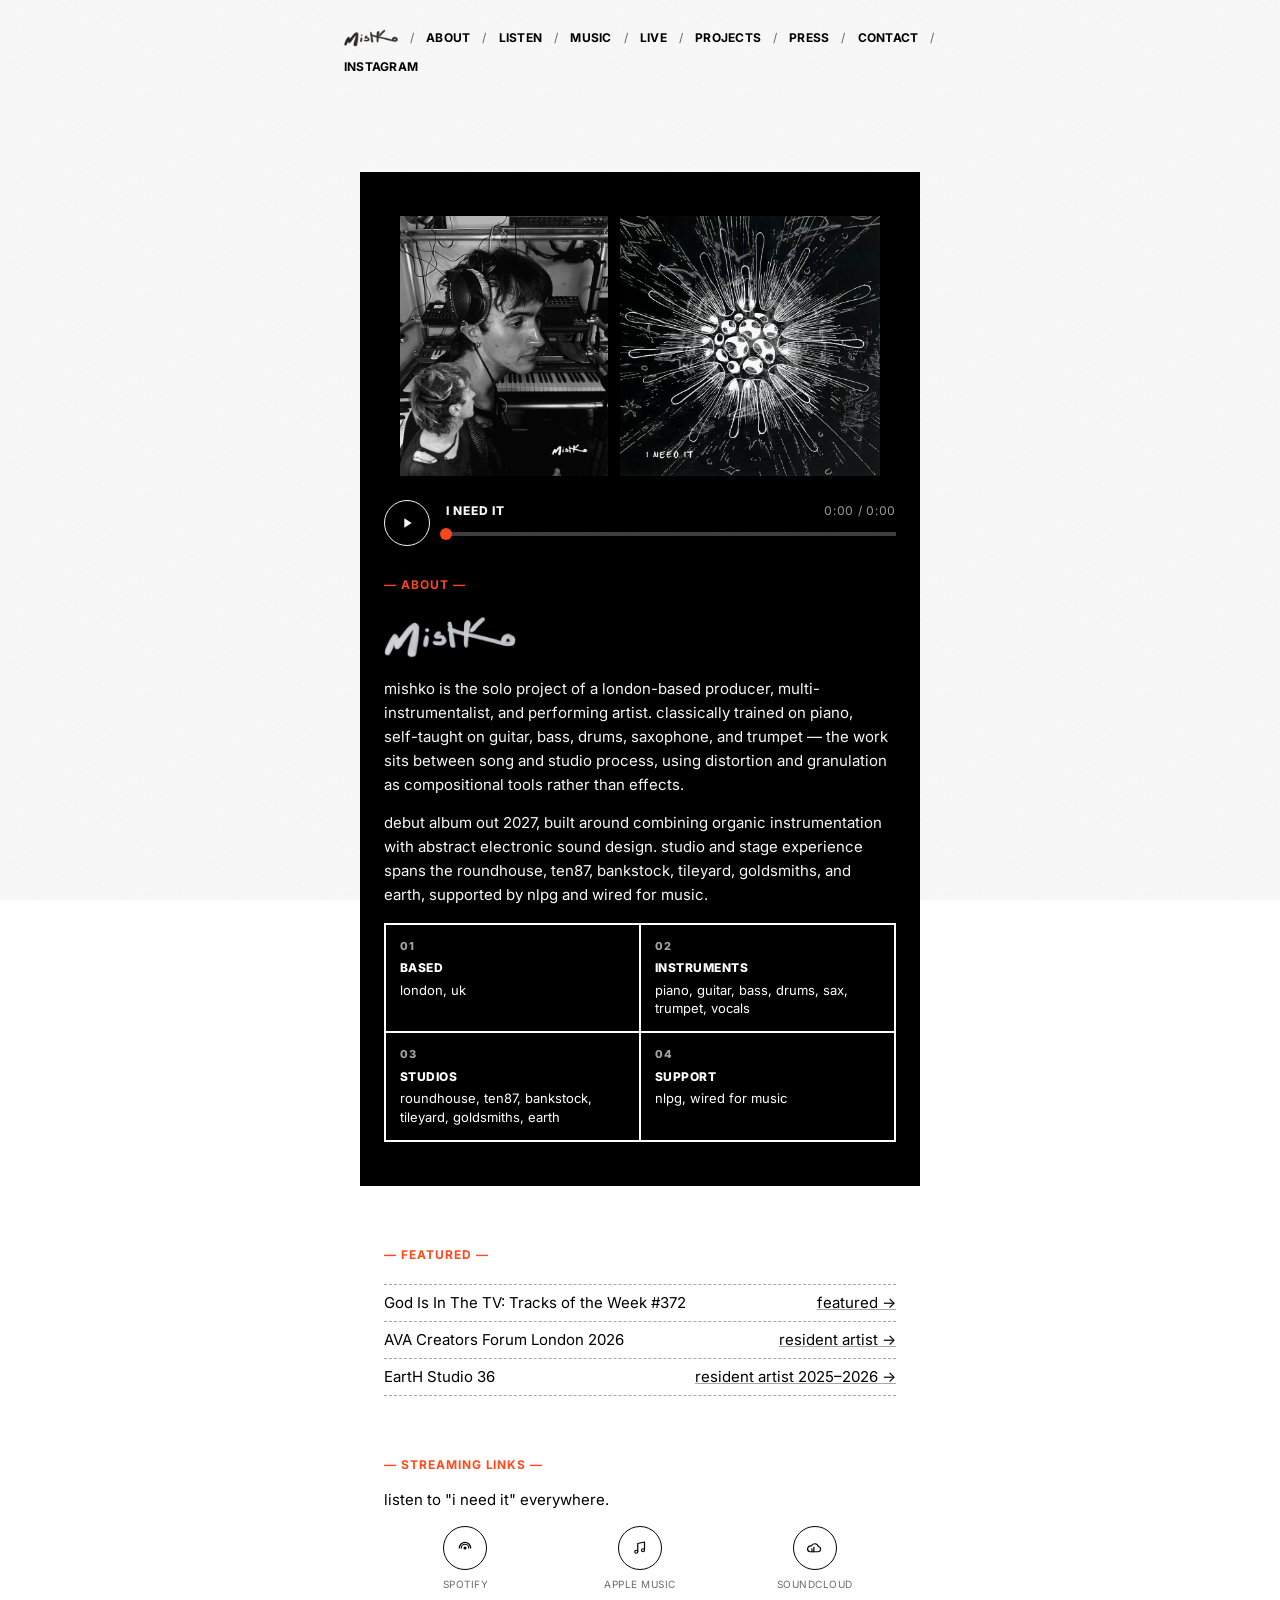
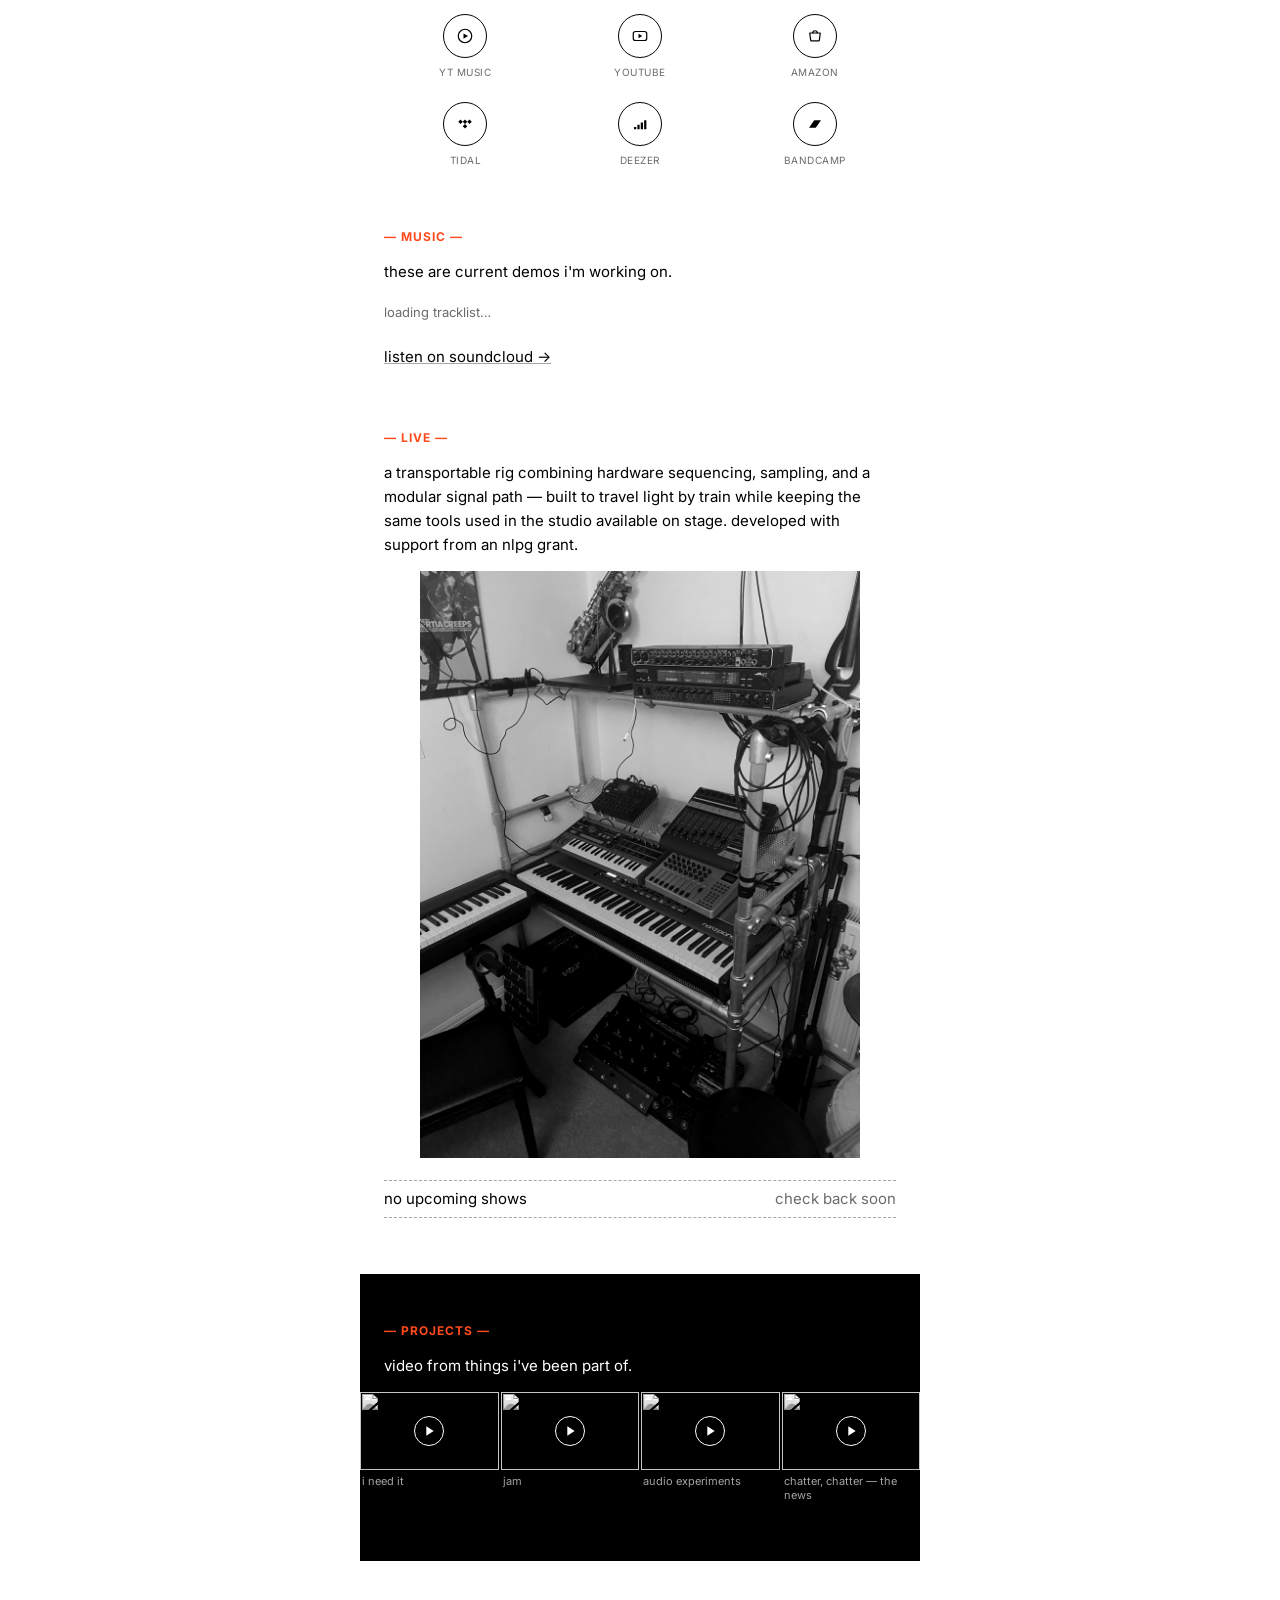
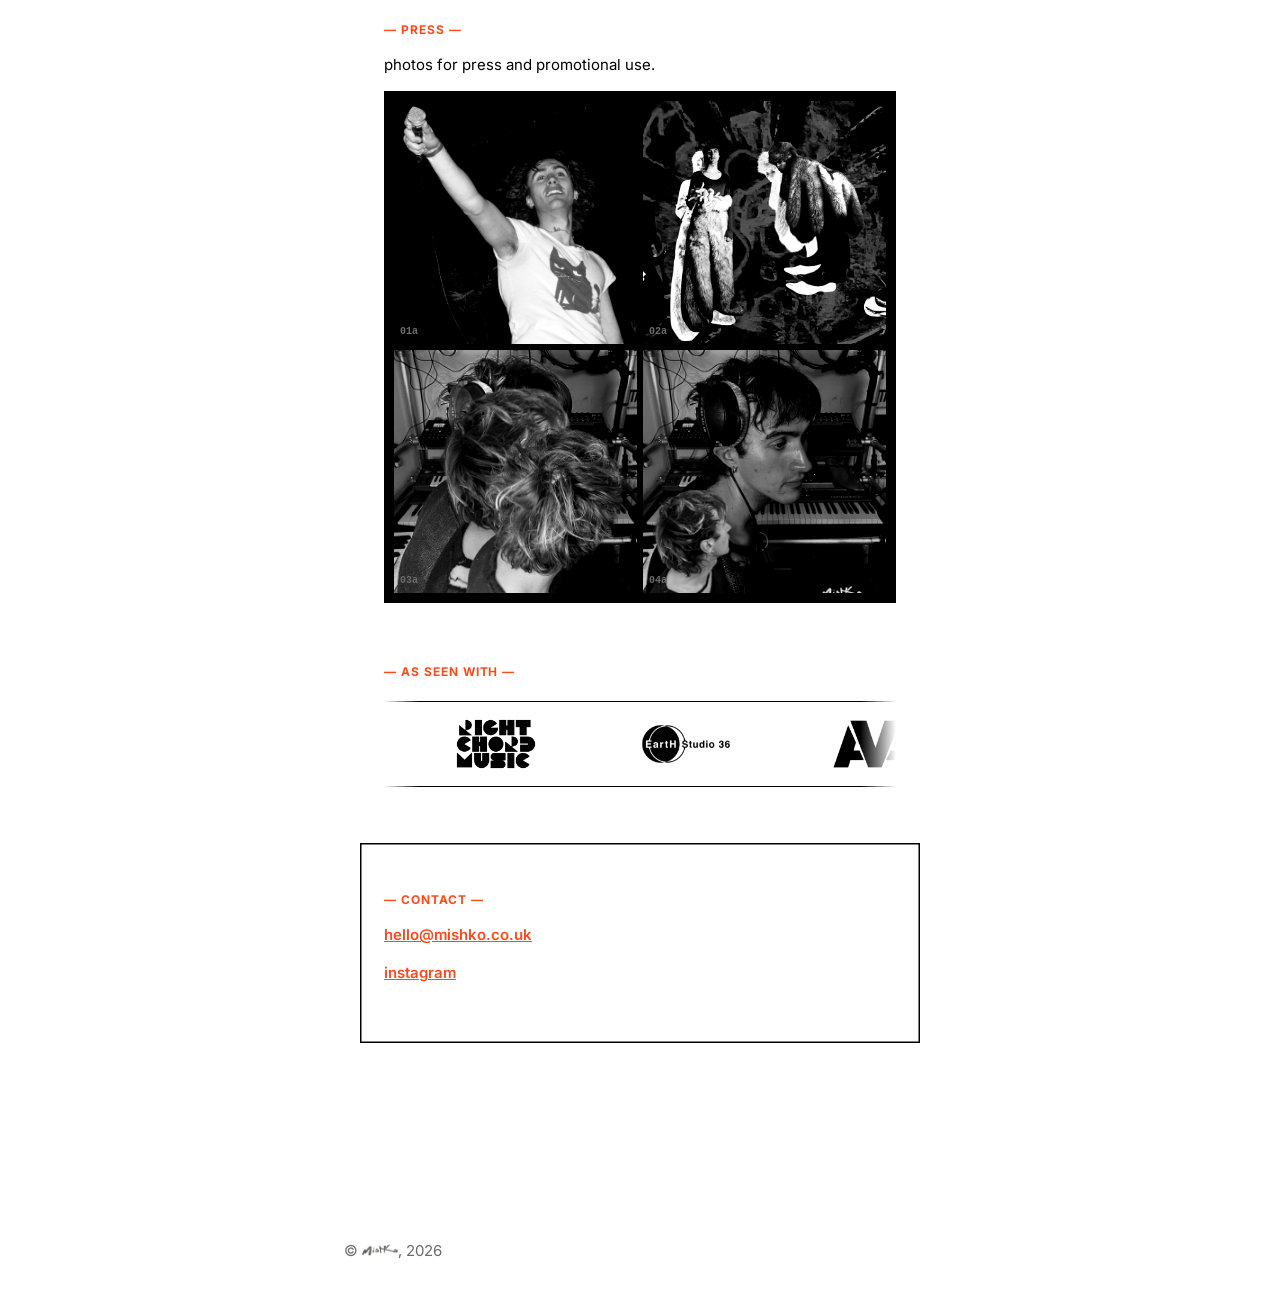
==== commit 02b885f9: "Add God Is In The TV feature; move featured/press lines to sit under About" ====
--- a/mishko-epk.html
+++ b/mishko-epk.html
@@ -6,7 +6,7 @@
 <title>mishko</title>
 <link rel="preconnect" href="https://fonts.gstatic.com" crossorigin>
 <link href="https://fonts.googleapis.com/css2?family=Inter:wght@400;500;600;700;800&display=swap" rel="stylesheet">
-<link rel="stylesheet" href="style.css?v=20261014m">
+<link rel="stylesheet" href="style.css?v=20261020a">
 <script src="https://w.soundcloud.com/player/api.js"></script>
 </head>
 <body>
@@ -59,6 +59,15 @@
       <div><span class="num">02</span><span class="label" data-field="bio.manifesto.1.label">instruments</span><span data-field="bio.manifesto.1.text">piano, guitar, bass, drums, sax, trumpet, vocals</span></div>
       <div><span class="num">03</span><span class="label" data-field="bio.manifesto.2.label">studios</span><span data-field="bio.manifesto.2.text">roundhouse, ten87, bankstock, tileyard, goldsmiths, earth</span></div>
       <div><span class="num">04</span><span class="label" data-field="bio.manifesto.3.label">support</span><span data-field="bio.manifesto.3.text">nlpg, wired for music</span></div>
+    </div>
+  </div>
+
+  <div class="block" id="featured">
+    <p class="eyebrow">featured</p>
+    <div class="line-list press-features" id="press-features">
+      <div><span>God Is In The TV: Tracks of the Week #372</span><span class="t"><a href="https://www.godisinthetvzine.co.uk/2026/10/20/tracks-of-the-week-372/" target="_blank" rel="noopener">featured →</a></span></div>
+      <div><span>AVA Creators Forum London 2026</span><span class="t"><a href="https://avafestival.com/creators-forum-london-2026-meet-the-participants/" target="_blank" rel="noopener">resident artist →</a></span></div>
+      <div><span>EartH Studio 36</span><span class="t"><a href="https://earthackney.co.uk" target="_blank" rel="noopener">resident artist 2025–2026 →</a></span></div>
     </div>
   </div>
 
@@ -246,10 +255,6 @@
       <div class="frame"><img src="press-03.png" alt="mishko in the studio, headphones"><span class="frame-num">03a</span></div>
       <div class="frame"><img src="press-04.png" alt="mishko studio profile shot"><span class="frame-num">04a</span></div>
     </div>
-    <div class="line-list press-features" id="press-features">
-      <div><span>AVA Creators Forum London 2026</span><span class="t"><a href="https://avafestival.com/creators-forum-london-2026-meet-the-participants/" target="_blank" rel="noopener">resident artist →</a></span></div>
-      <div><span>EartH Studio 36</span><span class="t"><a href="https://earthackney.co.uk" target="_blank" rel="noopener">resident artist 2025–2026 →</a></span></div>
-    </div>
   </div>
 
   <div class="block" id="brands">
--- a/style.css
+++ b/style.css
@@ -327,7 +327,7 @@
 
   /* ---------- lines / lists ---------- */
   .line-list{ margin-top:6px; }
-  .press-features{ margin-top:14px; }
+  .press-features{ margin-top:6px; }
   .line-list div{
     display:flex;
     justify-content:space-between;
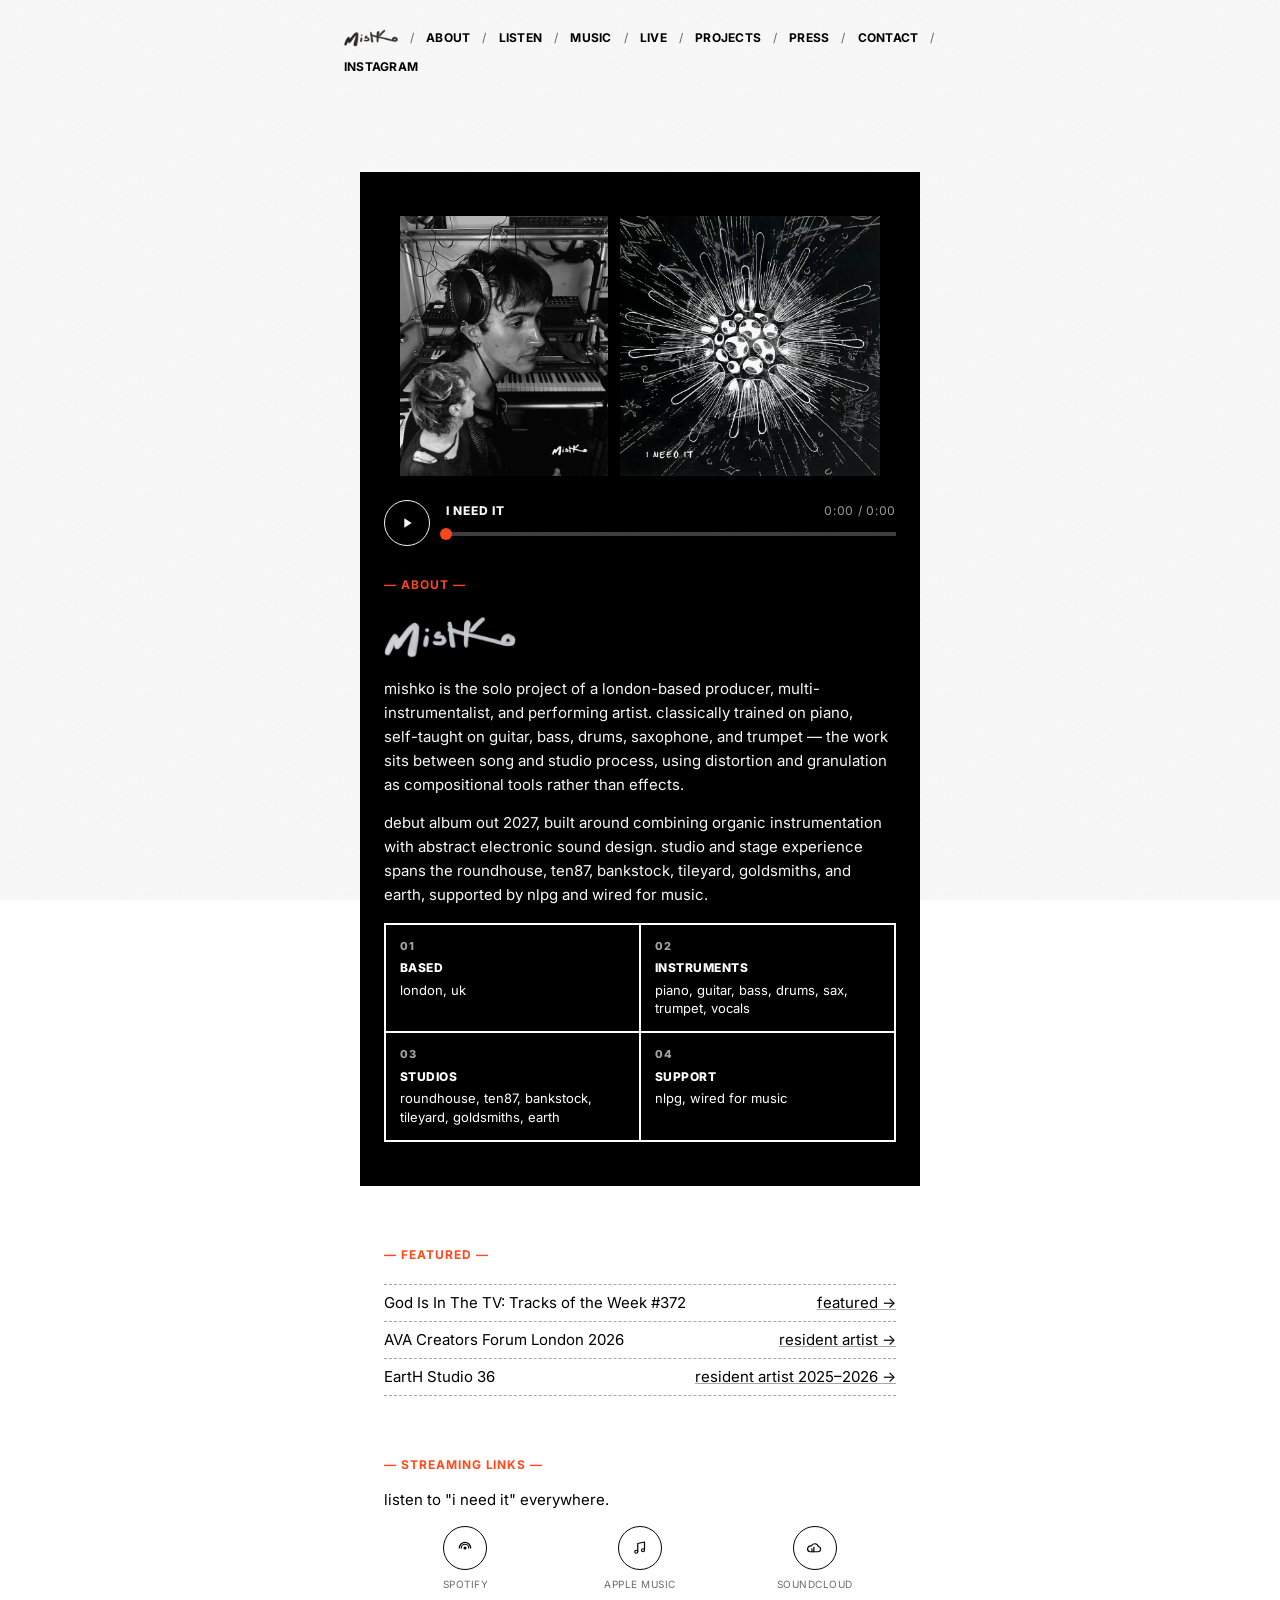
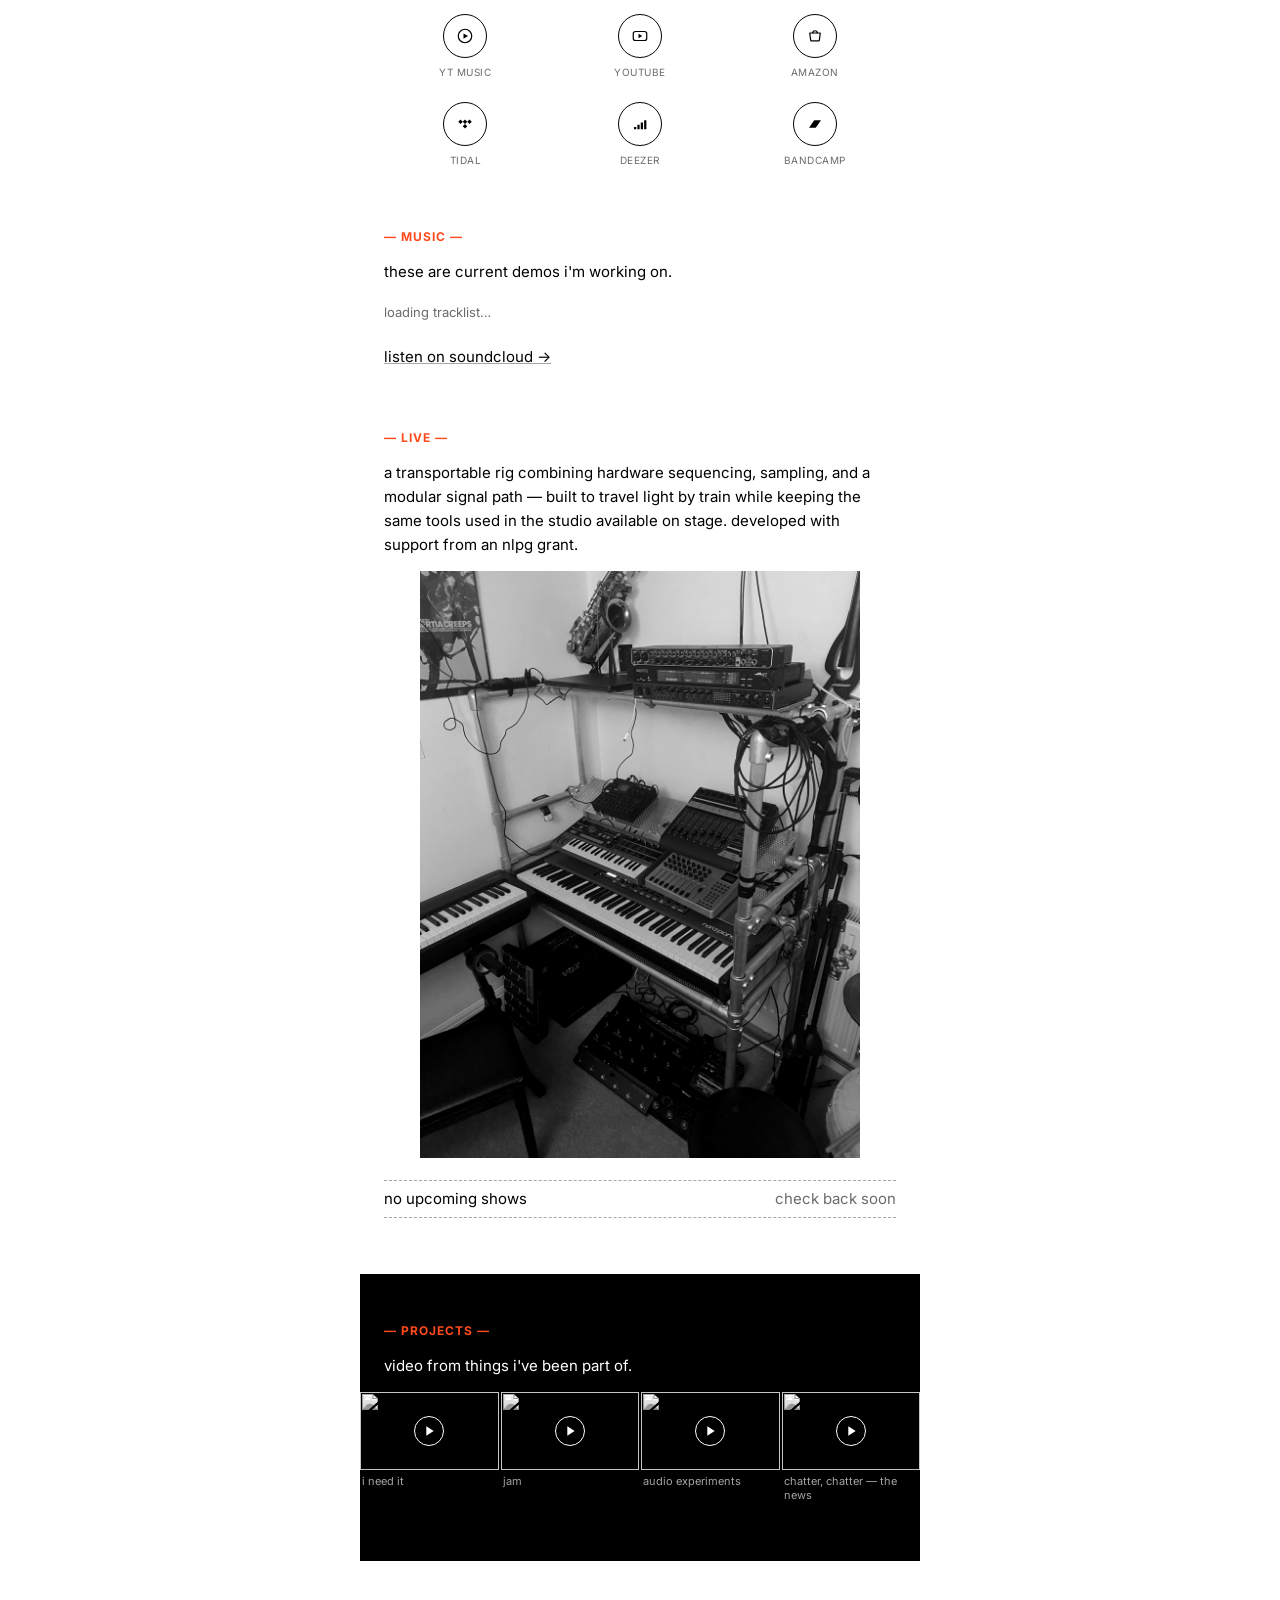
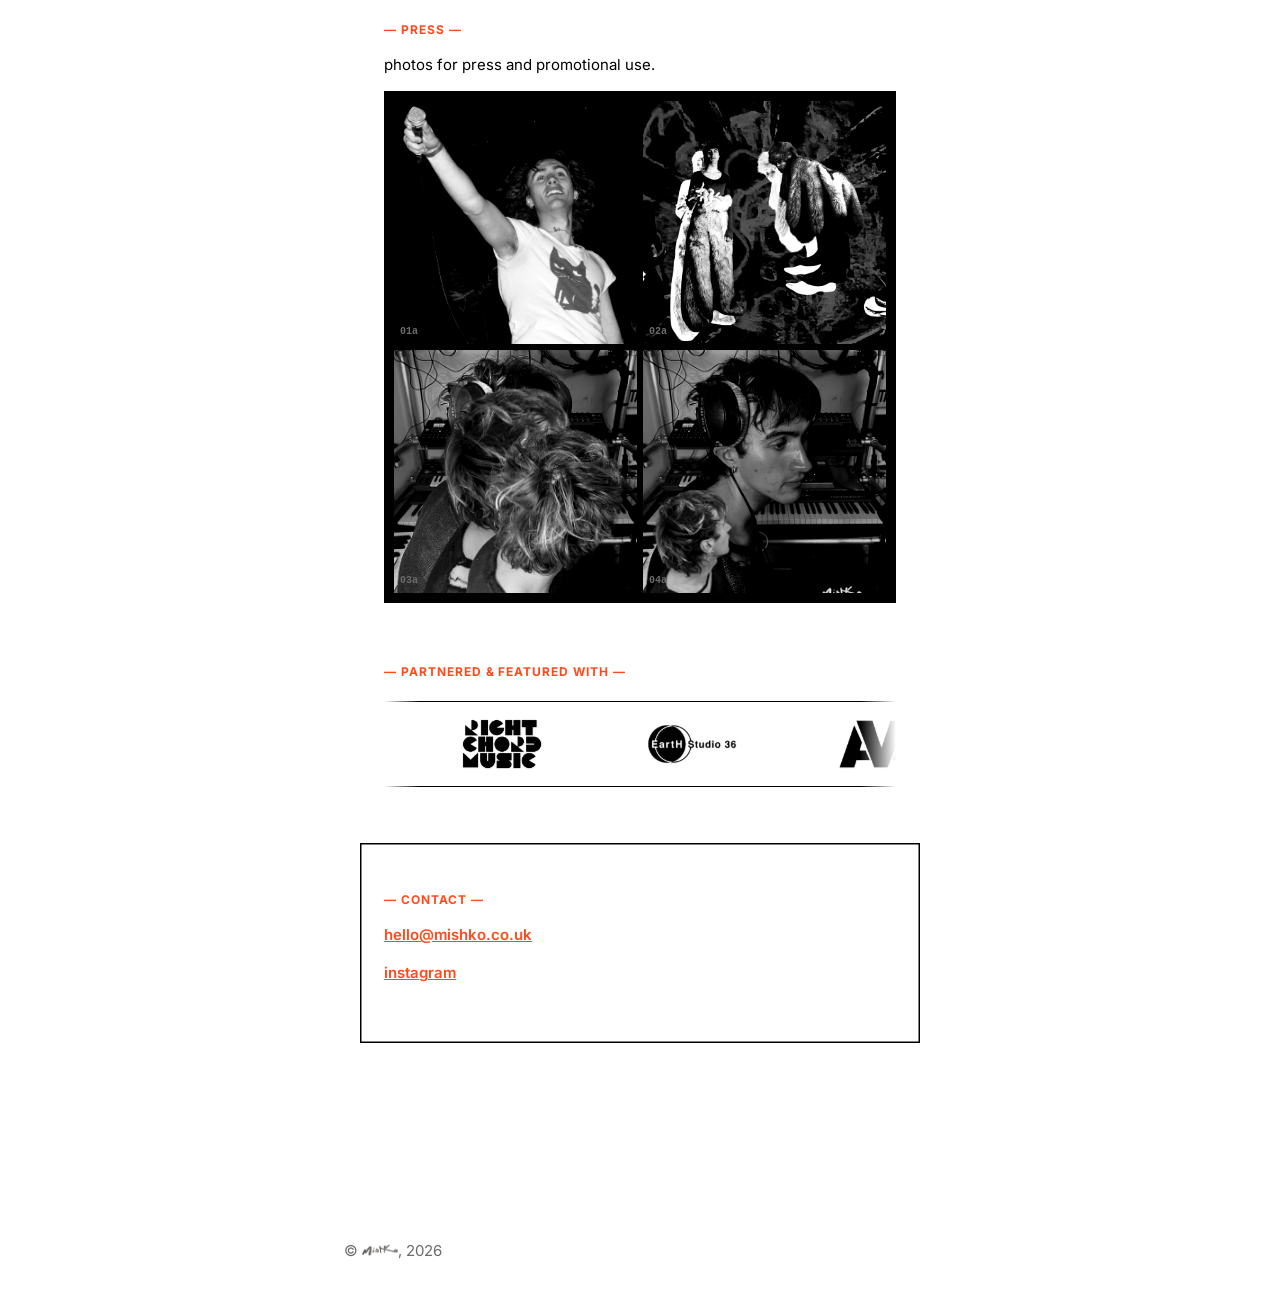
==== commit 0d651b90: "Add CoMA Bristol to brands strip; retitle section 'partnered & featured with'" ====
--- a/mishko-epk.html
+++ b/mishko-epk.html
@@ -258,7 +258,7 @@
   </div>
 
   <div class="block" id="brands">
-    <p class="eyebrow">as seen with</p>
+    <p class="eyebrow">partnered &amp; featured with</p>
     <!--
       rolls left to right. each brand shows its logo when content.json gives
       it a "logo" path (e.g. brands/red-bull.png), otherwise its name as text.
@@ -269,6 +269,7 @@
         <li><a href="https://www.rightchordmusic.co.uk" target="_blank" rel="noopener"><img src="brands/right-chord-music.png" alt="Right Chord Music"></a></li>
         <li><a href="https://earthackney.co.uk" target="_blank" rel="noopener"><img src="brands/earth-studio-36.png" alt="EartH Studio 36"></a></li>
         <li><a href="https://avafestival.com" target="_blank" rel="noopener"><img src="brands/ava-creators-forum.png" alt="AVA Creators Forum"></a></li>
+        <li><a href="https://www.coma.org/get-involved/ensembles/bristol/" target="_blank" rel="noopener"><img src="brands/coma-bristol.png" alt="CoMA Bristol"></a></li>
         <li><a href="https://www.udmusic.org" target="_blank" rel="noopener"><img src="brands/ud-music.png" alt="UD Music"></a></li>
         <li><a href="https://www.redbull.com" target="_blank" rel="noopener"><img src="brands/red-bull.png" alt="Red Bull"></a></li>
         <li><a href="https://dittomusic.com" target="_blank" rel="noopener"><img src="brands/ditto-music.png" alt="Ditto Music"></a></li>
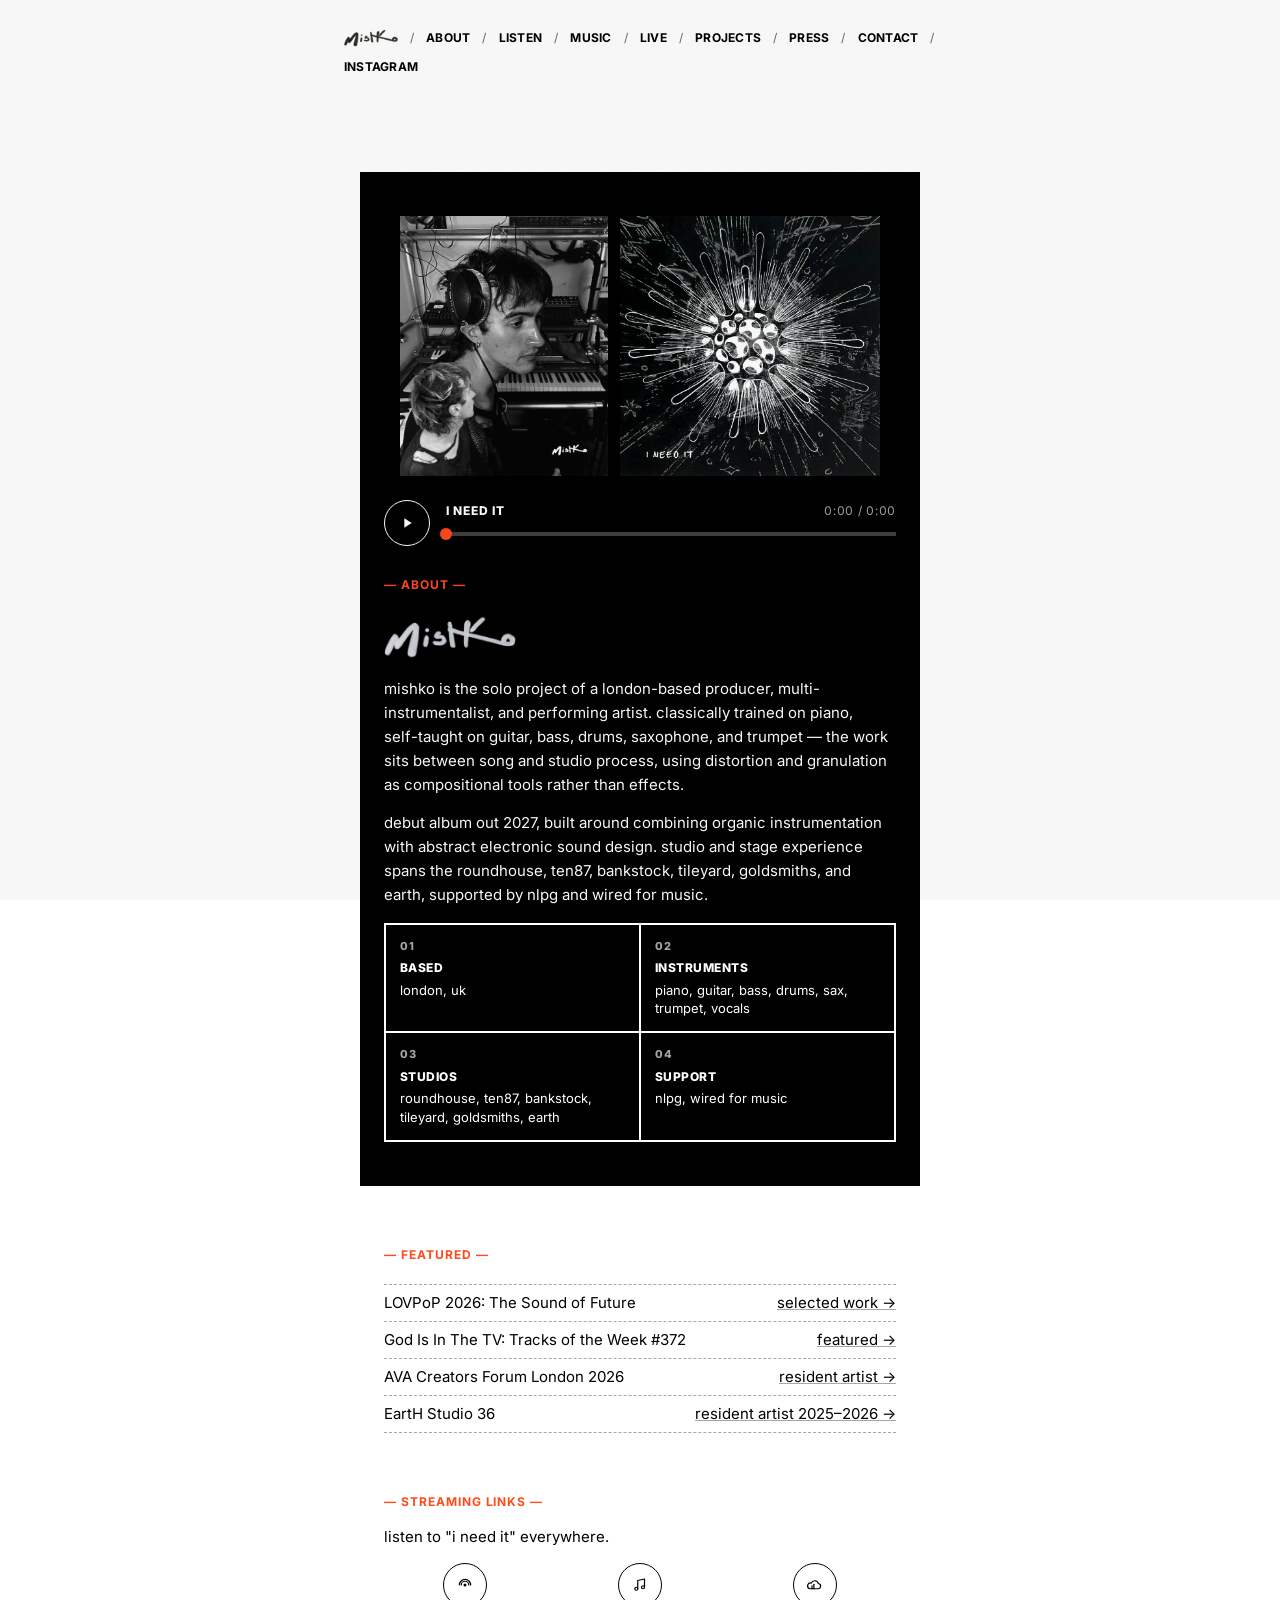
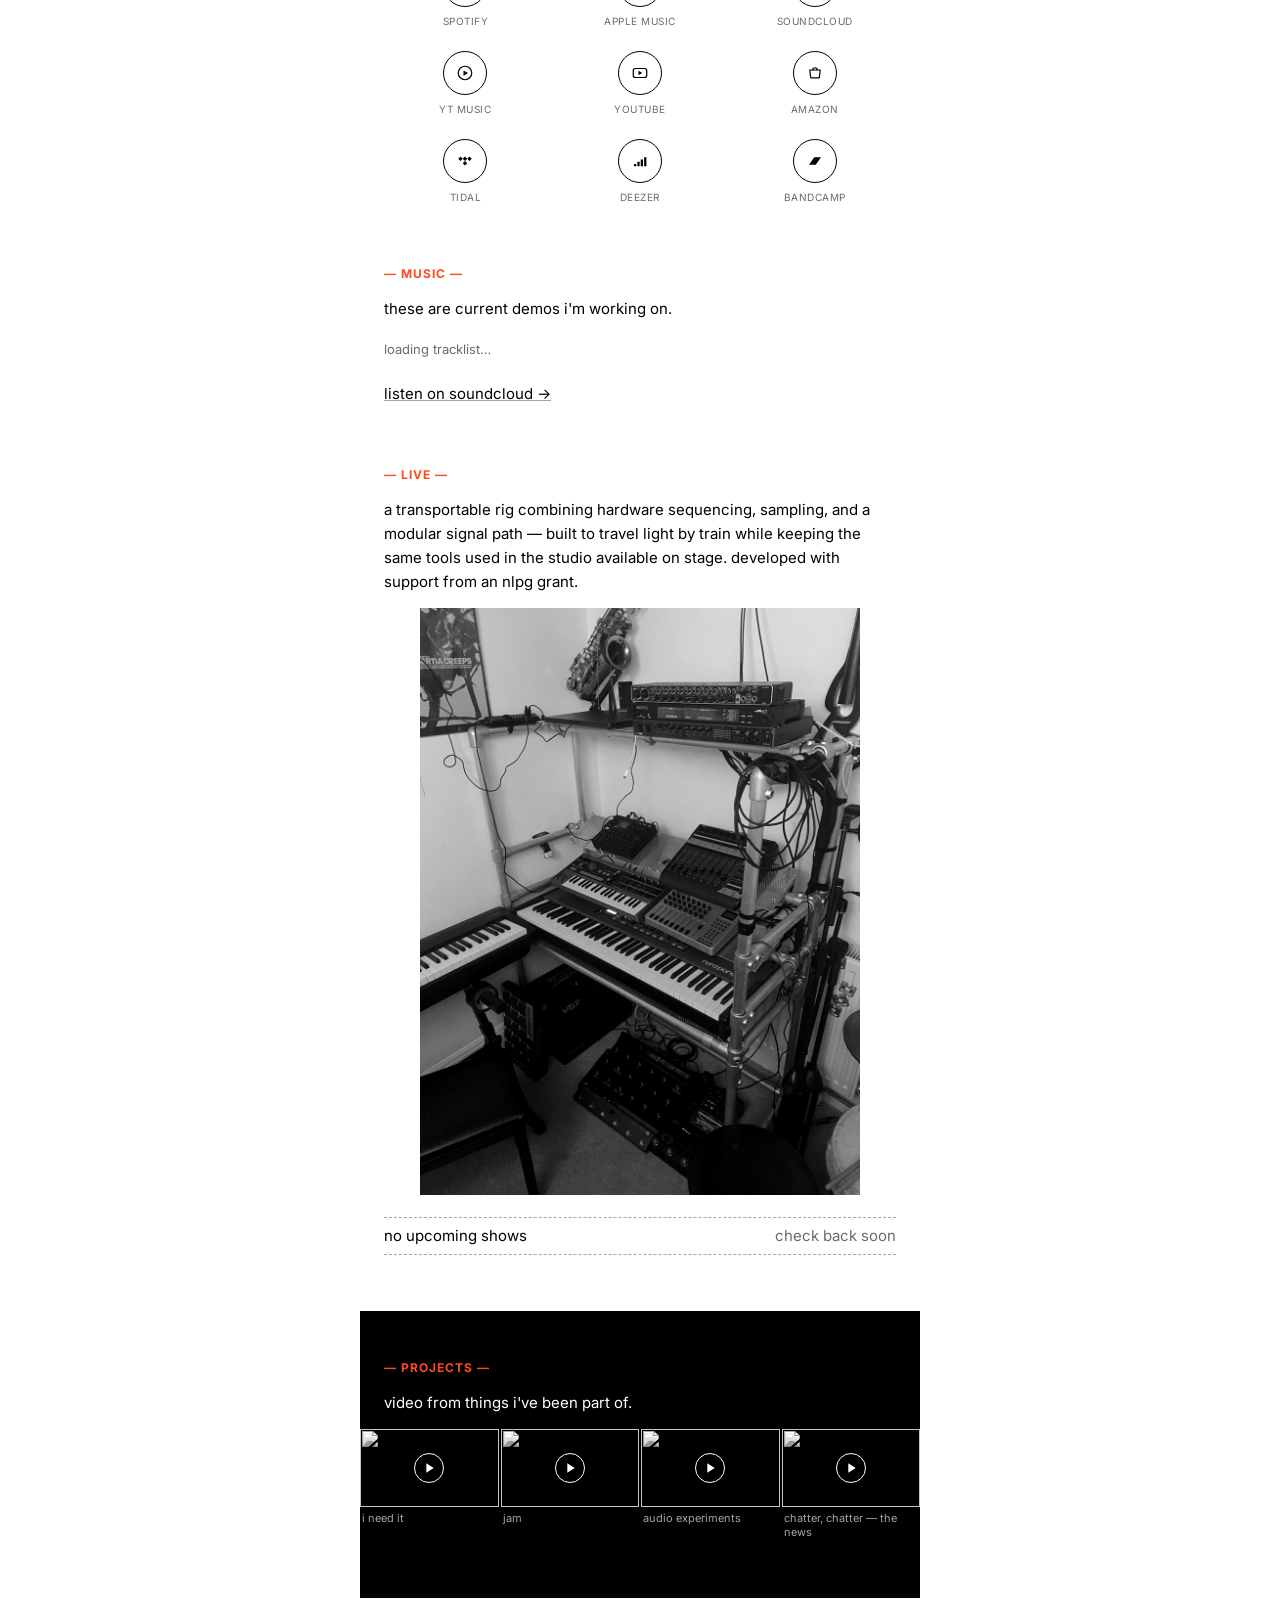
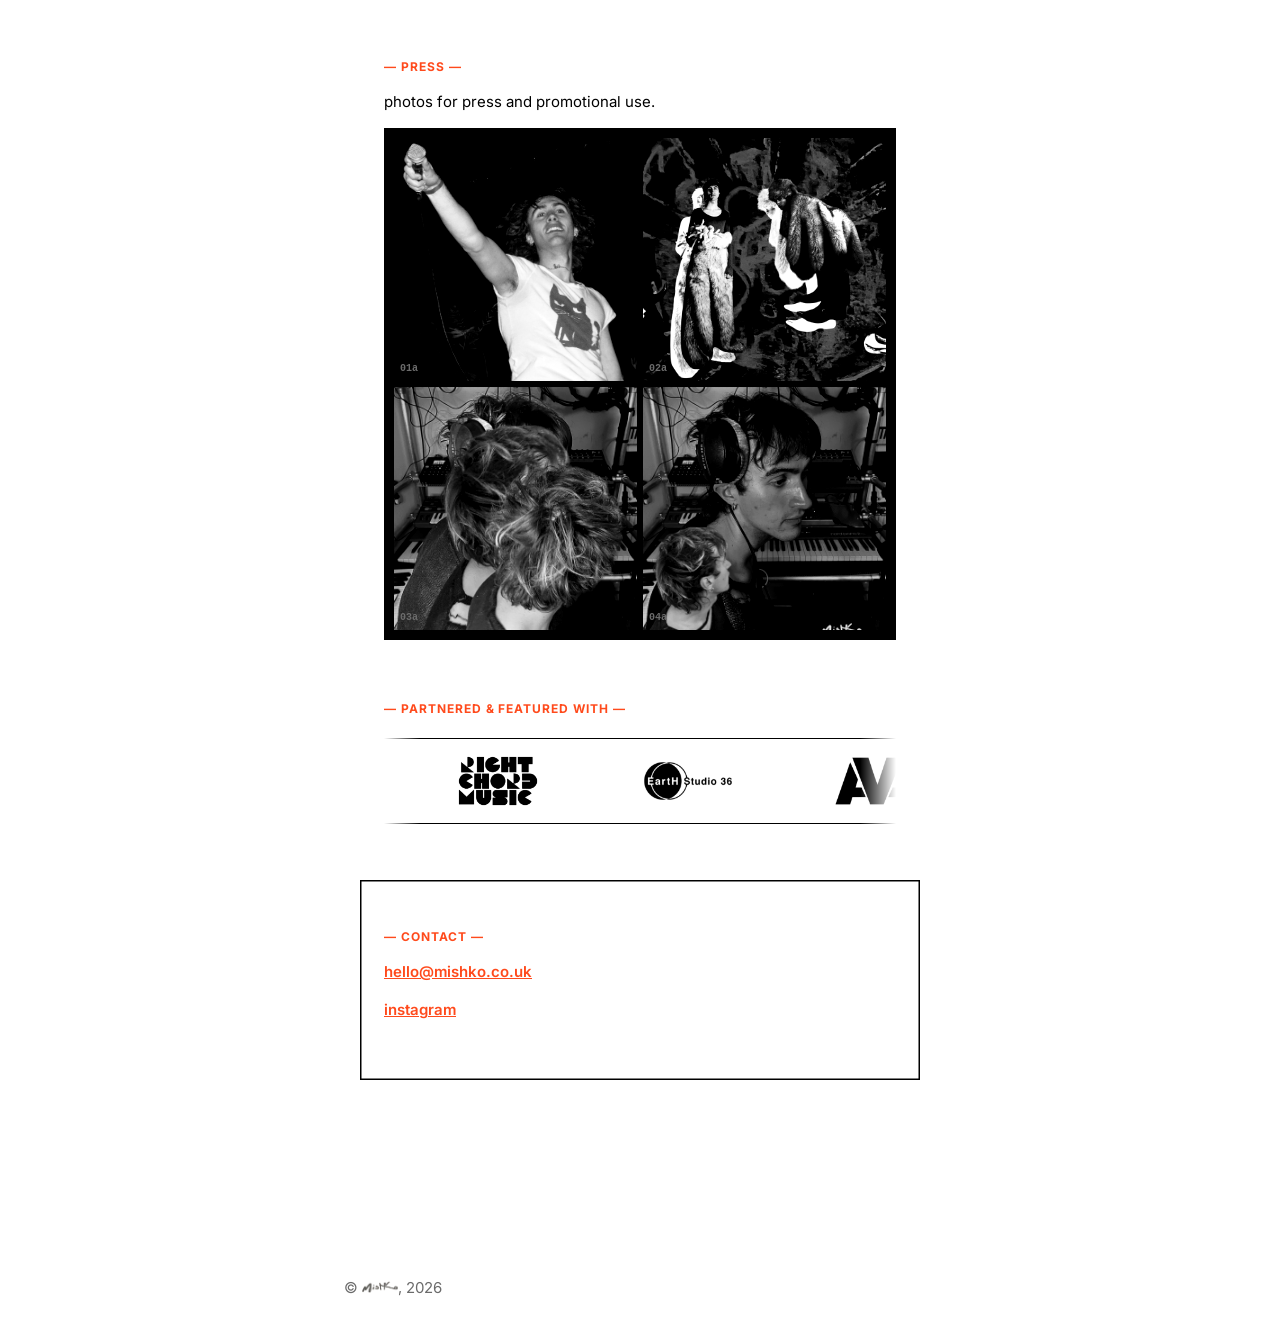
==== commit b94fd865: "Add LOVPoP 2026 selection to featured; tidy featured rows and About grid on phones" ====
--- a/mishko-epk.html
+++ b/mishko-epk.html
@@ -6,7 +6,7 @@
 <title>mishko</title>
 <link rel="preconnect" href="https://fonts.gstatic.com" crossorigin>
 <link href="https://fonts.googleapis.com/css2?family=Inter:wght@400;500;600;700;800&display=swap" rel="stylesheet">
-<link rel="stylesheet" href="style.css?v=20261020a">
+<link rel="stylesheet" href="style.css?v=20261116a">
 <script src="https://w.soundcloud.com/player/api.js"></script>
 </head>
 <body>
@@ -65,6 +65,7 @@
   <div class="block" id="featured">
     <p class="eyebrow">featured</p>
     <div class="line-list press-features" id="press-features">
+      <div><span>LOVPoP 2026: The Sound of Future</span><span class="t"><a href="https://lovpop.nmartproject.net/list-of-selected-works/" target="_blank" rel="noopener">selected work →</a></span></div>
       <div><span>God Is In The TV: Tracks of the Week #372</span><span class="t"><a href="https://www.godisinthetvzine.co.uk/2026/10/20/tracks-of-the-week-372/" target="_blank" rel="noopener">featured →</a></span></div>
       <div><span>AVA Creators Forum London 2026</span><span class="t"><a href="https://avafestival.com/creators-forum-london-2026-meet-the-participants/" target="_blank" rel="noopener">resident artist →</a></span></div>
       <div><span>EartH Studio 36</span><span class="t"><a href="https://earthackney.co.uk" target="_blank" rel="noopener">resident artist 2025–2026 →</a></span></div>
--- a/style.css
+++ b/style.css
@@ -328,6 +328,11 @@
   /* ---------- lines / lists ---------- */
   .line-list{ margin-top:6px; }
   .press-features{ margin-top:6px; }
+  /* long titles wrap on their own line with the link underneath on phones,
+     instead of squeezing the title into a narrow column */
+  .press-features div{ flex-wrap:wrap; gap:2px 16px; }
+  .press-features div > span:first-child{ flex:1 1 240px; }
+  .manifesto > div{ min-width:0; overflow-wrap:anywhere; }
   .line-list div{
     display:flex;
     justify-content:space-between;
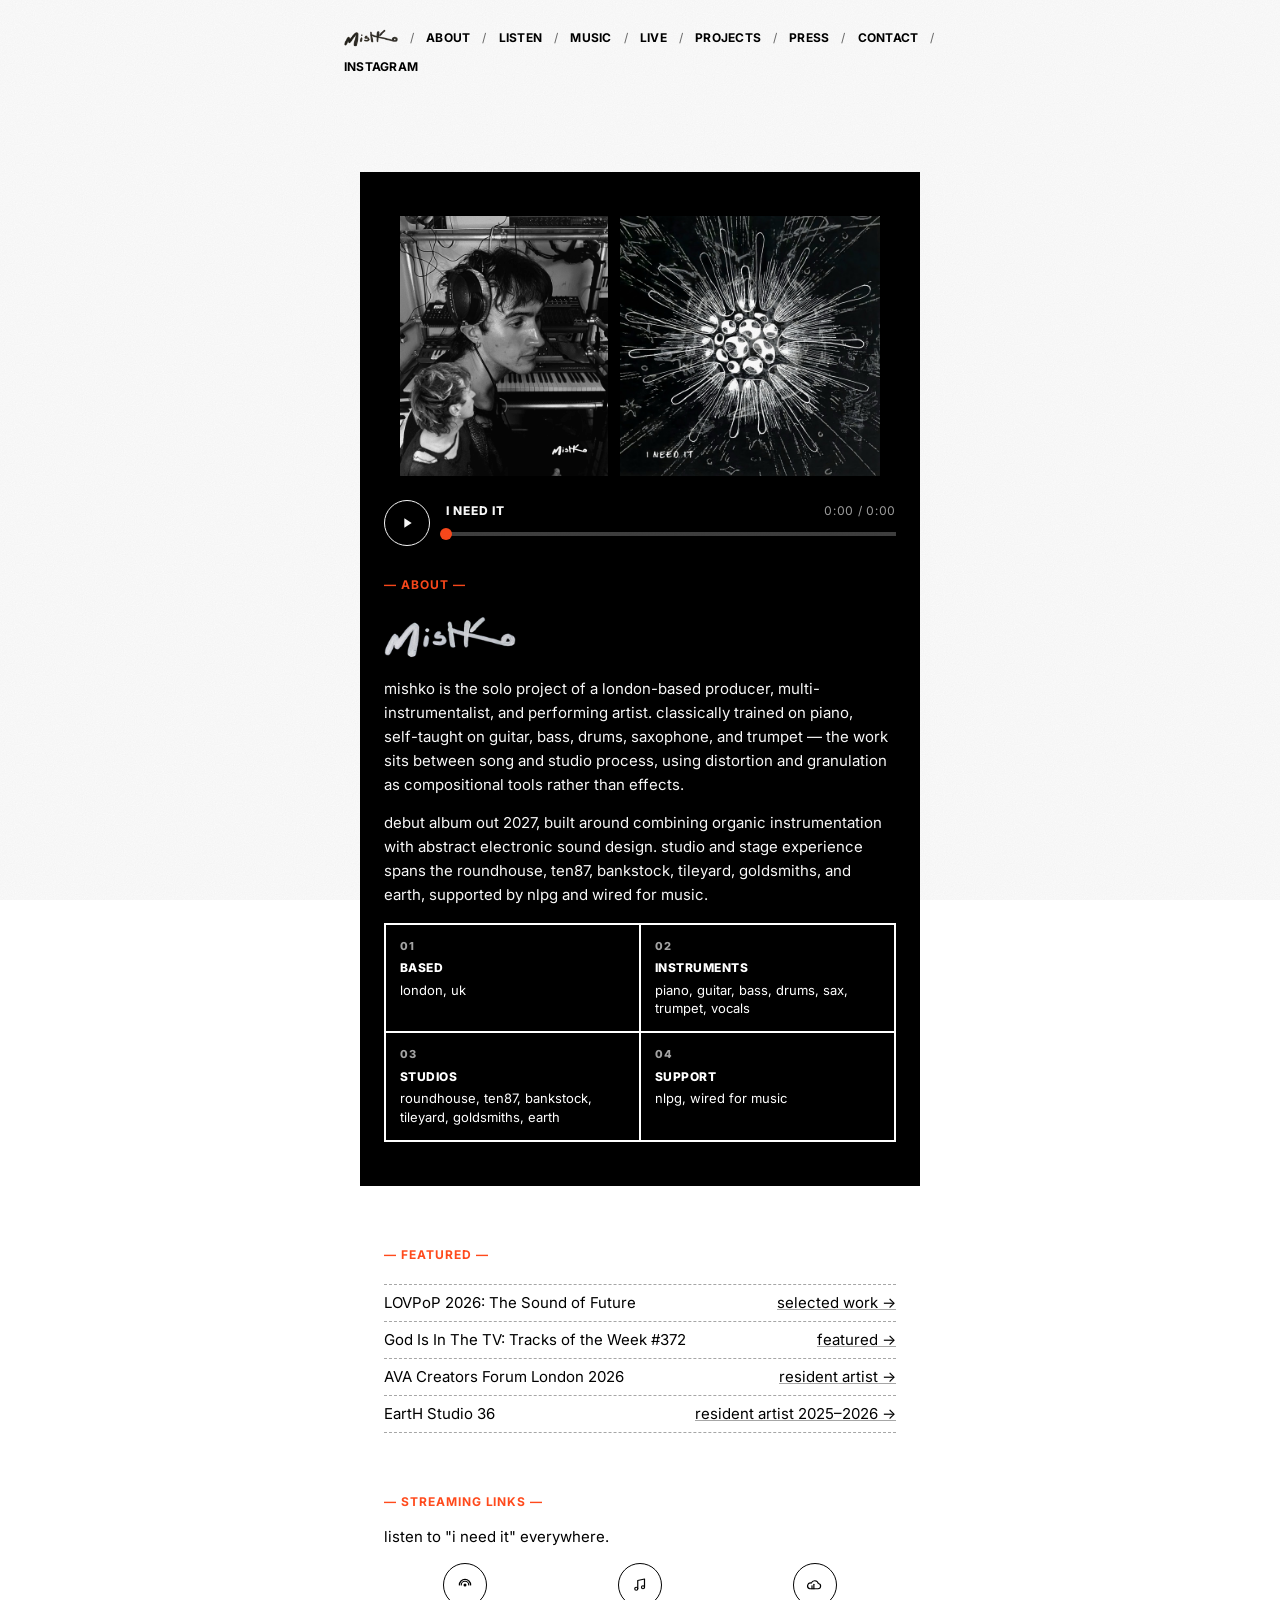
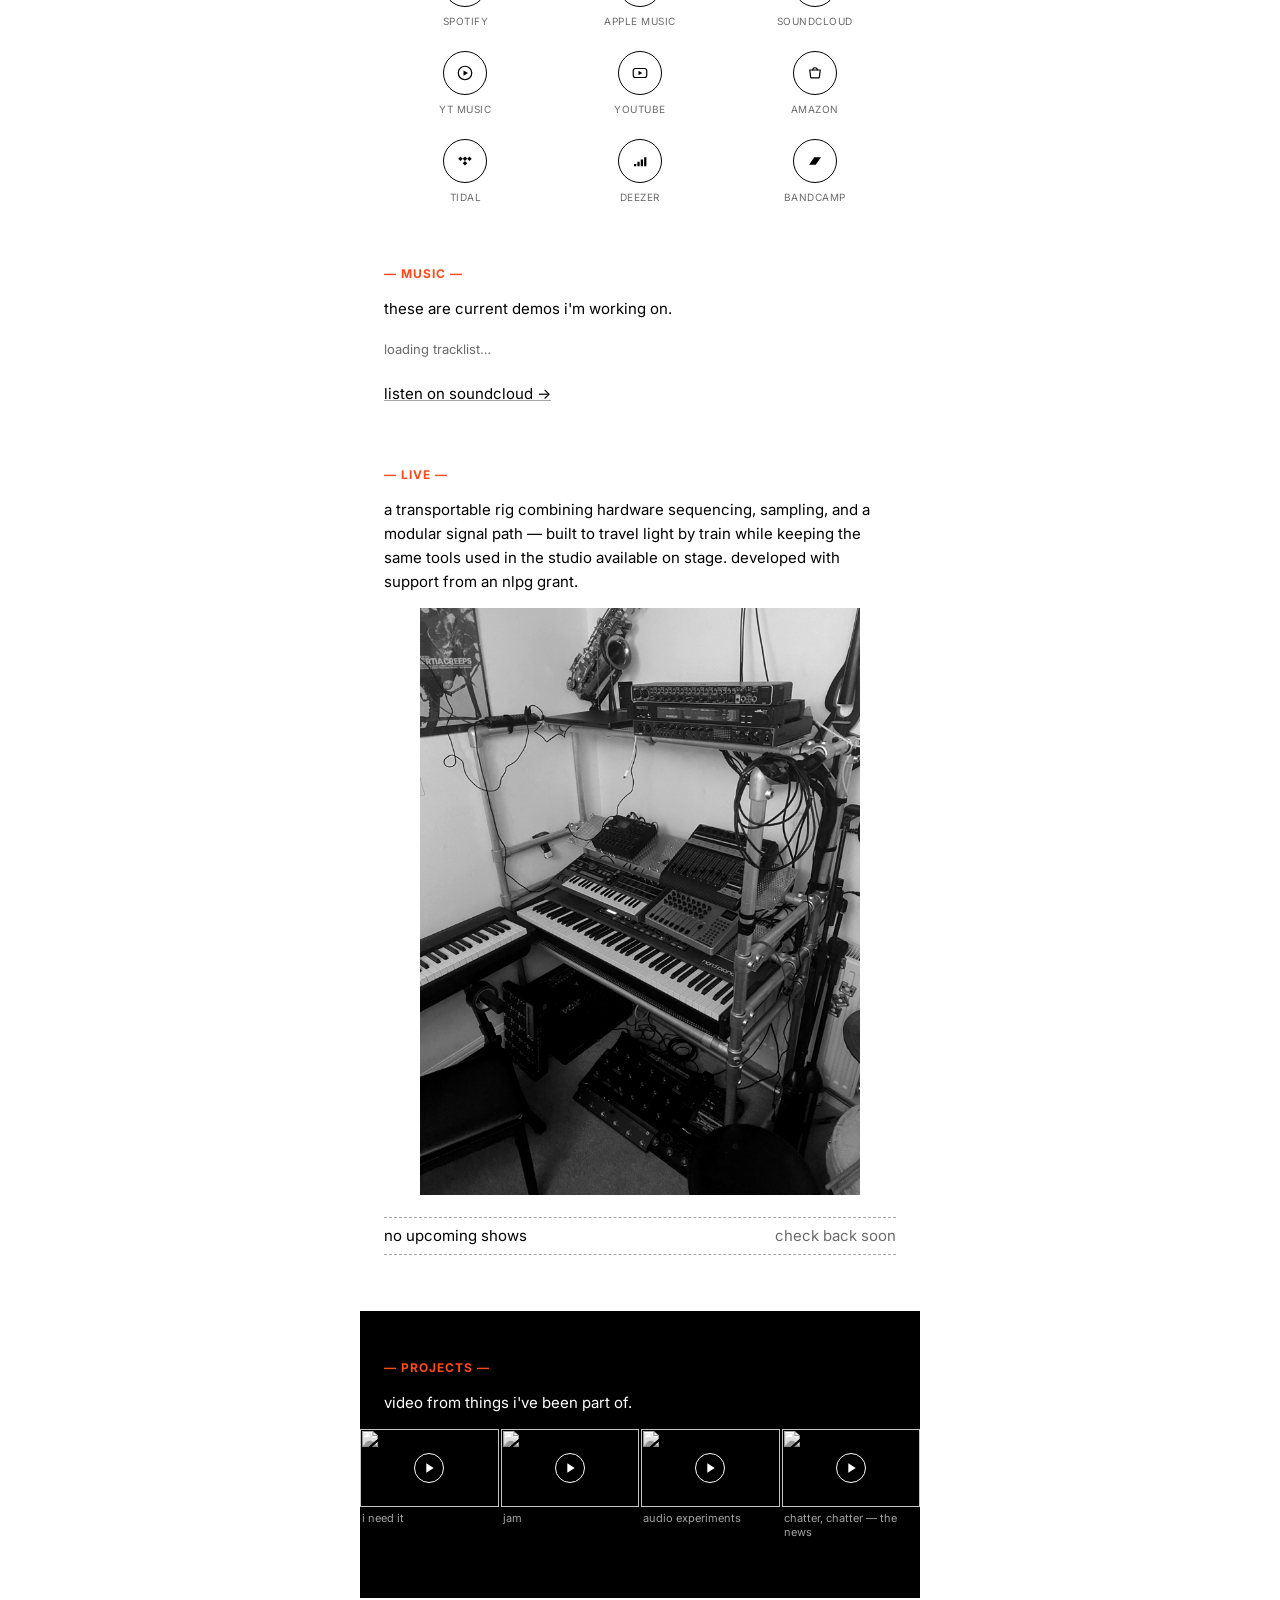
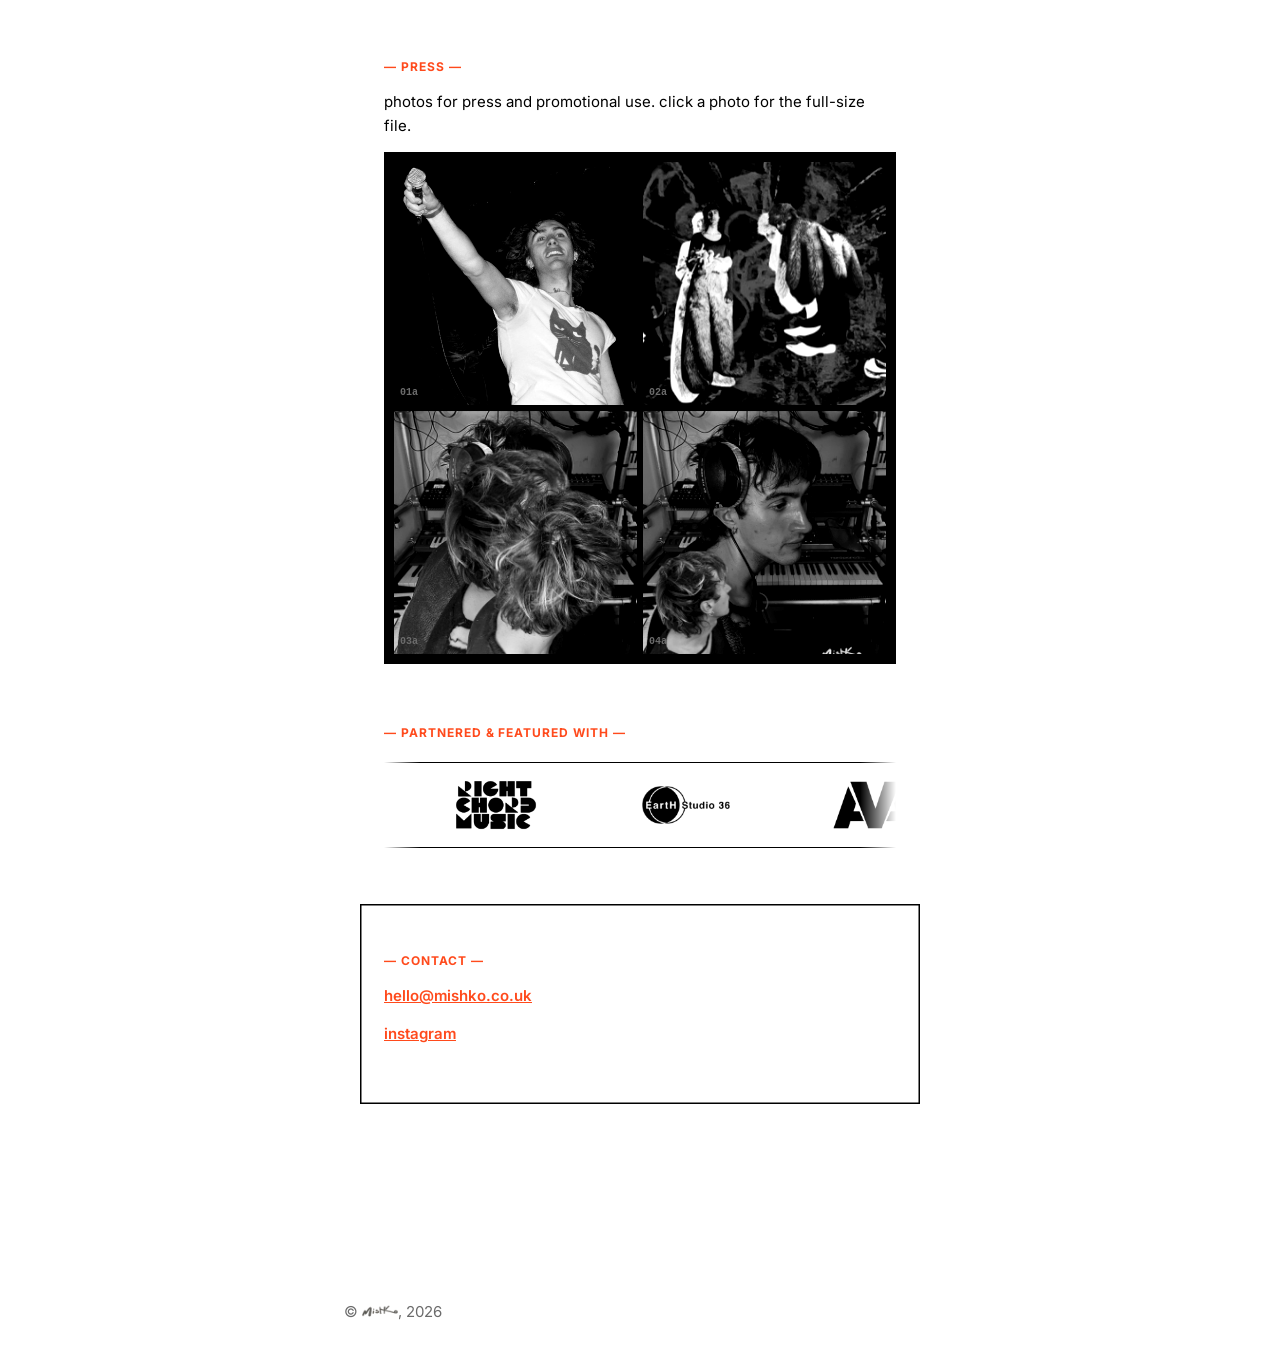
==== commit ab2a8b02: "Speed and polish pass: web-sized images, lazy SoundCloud embed, static grain, share/SEO tags, favico" ====
--- a/mishko-epk.html
+++ b/mishko-epk.html
@@ -3,18 +3,30 @@
 <head>
 <meta charset="UTF-8" />
 <meta name="viewport" content="width=device-width, initial-scale=1.0" />
-<title>mishko</title>
+<title>mishko — london producer &amp; multi-instrumentalist</title>
+<meta name="description" content="mishko is the solo project of a london-based producer, multi-instrumentalist and performing artist. listen to the debut single &quot;i need it&quot;; debut album out 2027." />
+<link rel="canonical" href="https://mishko.space/" />
+<meta name="theme-color" content="#000000" />
+<meta property="og:type" content="music.musician" />
+<meta property="og:site_name" content="mishko" />
+<meta property="og:title" content="mishko — london producer &amp; multi-instrumentalist" />
+<meta property="og:description" content="debut single &quot;i need it&quot; out now. debut album out 2027." />
+<meta property="og:url" content="https://mishko.space/" />
+<meta property="og:image" content="https://mishko.space/cover.jpg" />
+<meta name="twitter:card" content="summary_large_image" />
+<link rel="icon" type="image/png" sizes="32x32" href="web/favicon-32.png" />
+<link rel="apple-touch-icon" href="web/apple-touch-icon.png" />
+<link rel="preconnect" href="https://fonts.googleapis.com">
 <link rel="preconnect" href="https://fonts.gstatic.com" crossorigin>
-<link href="https://fonts.googleapis.com/css2?family=Inter:wght@400;500;600;700;800&display=swap" rel="stylesheet">
-<link rel="stylesheet" href="style.css?v=20261116a">
-<script src="https://w.soundcloud.com/player/api.js"></script>
+<link href="https://fonts.googleapis.com/css2?family=Inter:wght@400;600;700;800&display=swap" rel="stylesheet">
+<link rel="stylesheet" href="style.css?v=20261118a">
 </head>
 <body>
 
 <div id="grain" aria-hidden="true"></div>
 
 <nav>
-  <a href="#top" class="brand"><img src="signature.png" alt="mishko" class="brand-mark"></a>
+  <a href="#top" class="brand"><img src="web/signature.png" width="360" height="120" alt="mishko" class="brand-mark"></a>
   <span class="sep">/</span>
   <a href="#bio">about</a>
   <span class="sep">/</span>
@@ -37,8 +49,8 @@
 
   <div class="block band band-dark" id="bio">
     <div class="media bio-photo">
-      <img class="bio-photo-portrait" src="press-04.png" alt="mishko in the studio, headphones">
-      <img class="bio-photo-cover" src="cover.jpg" alt="&quot;i need it&quot; single cover art">
+      <img class="bio-photo-portrait" src="web/press-04.jpg" width="512" height="640" fetchpriority="high" alt="mishko in the studio, headphones">
+      <img class="bio-photo-cover" src="web/cover.jpg" width="640" height="640" fetchpriority="high" alt="&quot;i need it&quot; single cover art">
     </div>
     <div class="hero-player is-loading" id="hero-player">
       <button type="button" class="hero-player-toggle" aria-label="play i need it" disabled>
@@ -51,7 +63,7 @@
       </div>
     </div>
     <p class="eyebrow">about</p>
-    <img class="about-signature" src="signature.png" alt="mishko">
+    <img class="about-signature" src="web/signature.png" width="360" height="120" alt="mishko">
     <p data-field="bio.paragraph_1">mishko is the solo project of a london-based producer, multi-instrumentalist, and performing artist. classically trained on piano, self-taught on guitar, bass, drums, saxophone, and trumpet — the work sits between song and studio process, using distortion and granulation as compositional tools rather than effects.</p>
     <p data-field="bio.paragraph_2">debut album out 2027, built around combining organic instrumentation with abstract electronic sound design. studio and stage experience spans the roundhouse, ten87, bankstock, tileyard, goldsmiths, and earth, supported by nlpg and wired for music.</p>
     <div class="manifesto" data-field-list="bio.manifesto">
@@ -186,7 +198,7 @@
   <div class="block" id="live">
     <p class="eyebrow">live</p>
     <p>a transportable rig combining hardware sequencing, sampling, and a modular signal path — built to travel light by train while keeping the same tools used in the studio available on stage. developed with support from an nlpg grant.</p>
-    <div class="media live-photo"><img src="live-rig.jpg" alt="mishko's live rig: keyboards, synths and controllers on a steel-pipe stand" loading="lazy"></div>
+    <div class="media live-photo"><img src="web/live-rig.jpg" width="675" height="900" alt="mishko's live rig: keyboards, synths and controllers on a steel-pipe stand" loading="lazy" decoding="async"></div>
     <div class="line-list" id="live-dates-list">
       <div><span>no upcoming shows</span><span class="t">check back soon</span></div>
     </div>
@@ -204,7 +216,7 @@
     <div class="video-grid">
       <div>
         <div class="video-embed" data-video-id="J0e-NsD81-I">
-          <img src="https://img.youtube.com/vi/J0e-NsD81-I/hqdefault.jpg" alt="" loading="lazy">
+          <img src="https://img.youtube.com/vi/J0e-NsD81-I/hqdefault.jpg" alt="" loading="lazy" decoding="async">
           <button type="button" class="video-play" aria-label="play i need it — music video">
             <svg viewBox="0 0 24 24" width="16" height="16"><path fill="currentColor" d="M8 5v14l11-7z"/></svg>
           </button>
@@ -213,7 +225,7 @@
       </div>
       <div>
         <div class="video-embed" data-video-id="5Z82ojmm8lU">
-          <img src="https://img.youtube.com/vi/5Z82ojmm8lU/hqdefault.jpg" alt="" loading="lazy">
+          <img src="https://img.youtube.com/vi/5Z82ojmm8lU/hqdefault.jpg" alt="" loading="lazy" decoding="async">
           <button type="button" class="video-play" aria-label="play jam">
             <svg viewBox="0 0 24 24" width="16" height="16"><path fill="currentColor" d="M8 5v14l11-7z"/></svg>
           </button>
@@ -222,7 +234,7 @@
       </div>
       <div>
         <div class="video-embed" data-video-id="1l5NgEKVEqk">
-          <img src="https://img.youtube.com/vi/1l5NgEKVEqk/hqdefault.jpg" alt="" loading="lazy">
+          <img src="https://img.youtube.com/vi/1l5NgEKVEqk/hqdefault.jpg" alt="" loading="lazy" decoding="async">
           <button type="button" class="video-play" aria-label="play audio experiments">
             <svg viewBox="0 0 24 24" width="16" height="16"><path fill="currentColor" d="M8 5v14l11-7z"/></svg>
           </button>
@@ -231,7 +243,7 @@
       </div>
       <div>
         <div class="video-embed" data-video-id="R6KYo4sbOe8">
-          <img src="https://img.youtube.com/vi/R6KYo4sbOe8/hqdefault.jpg" alt="" loading="lazy">
+          <img src="https://img.youtube.com/vi/R6KYo4sbOe8/hqdefault.jpg" alt="" loading="lazy" decoding="async">
           <button type="button" class="video-play" aria-label="play chatter, chatter — the news">
             <svg viewBox="0 0 24 24" width="16" height="16"><path fill="currentColor" d="M8 5v14l11-7z"/></svg>
           </button>
@@ -243,7 +255,7 @@
 
   <div class="block" id="press">
     <p class="eyebrow">press</p>
-    <p>photos for press and promotional use.</p>
+    <p>photos for press and promotional use. click a photo for the full-size file.</p>
     <!--
       each frame is one numbered contact-sheet cell. add a real photo by
       dropping an img inside a .frame, ahead of the .frame-num span:
@@ -251,10 +263,10 @@
       copy a .frame block to add more photos.
     -->
     <div class="contact-sheet">
-      <div class="frame"><img src="press-01.jpg" alt="mishko live, mic raised"><span class="frame-num">01a</span></div>
-      <div class="frame"><img src="press-02.jpg" alt="mishko press collage"><span class="frame-num">02a</span></div>
-      <div class="frame"><img src="press-03.png" alt="mishko in the studio, headphones"><span class="frame-num">03a</span></div>
-      <div class="frame"><img src="press-04.png" alt="mishko studio profile shot"><span class="frame-num">04a</span></div>
+      <a class="frame" href="press-01.jpg" target="_blank" rel="noopener" title="open full-size photo"><img src="web/press-01.jpg" alt="mishko live, mic raised" loading="lazy" decoding="async"><span class="frame-num">01a</span></a>
+      <a class="frame" href="press-02.jpg" target="_blank" rel="noopener" title="open full-size photo"><img src="web/press-02.jpg" alt="mishko press collage" loading="lazy" decoding="async"><span class="frame-num">02a</span></a>
+      <a class="frame" href="press-03.png" target="_blank" rel="noopener" title="open full-size photo"><img src="web/press-03.jpg" alt="mishko in the studio, headphones" loading="lazy" decoding="async"><span class="frame-num">03a</span></a>
+      <a class="frame" href="press-04.png" target="_blank" rel="noopener" title="open full-size photo"><img src="web/press-04.jpg" alt="mishko studio profile shot" loading="lazy" decoding="async"><span class="frame-num">04a</span></a>
     </div>
   </div>
 
@@ -267,15 +279,15 @@
     -->
     <div class="brand-marquee">
       <ul class="brand-track" id="brand-list">
-        <li><a href="https://www.rightchordmusic.co.uk" target="_blank" rel="noopener"><img src="brands/right-chord-music.png" alt="Right Chord Music"></a></li>
-        <li><a href="https://earthackney.co.uk" target="_blank" rel="noopener"><img src="brands/earth-studio-36.png" alt="EartH Studio 36"></a></li>
-        <li><a href="https://avafestival.com" target="_blank" rel="noopener"><img src="brands/ava-creators-forum.png" alt="AVA Creators Forum"></a></li>
-        <li><a href="https://www.coma.org/get-involved/ensembles/bristol/" target="_blank" rel="noopener"><img src="brands/coma-bristol.png" alt="CoMA Bristol"></a></li>
-        <li><a href="https://www.udmusic.org" target="_blank" rel="noopener"><img src="brands/ud-music.png" alt="UD Music"></a></li>
-        <li><a href="https://www.redbull.com" target="_blank" rel="noopener"><img src="brands/red-bull.png" alt="Red Bull"></a></li>
-        <li><a href="https://dittomusic.com" target="_blank" rel="noopener"><img src="brands/ditto-music.png" alt="Ditto Music"></a></li>
-        <li><a href="https://gyro.music" target="_blank" rel="noopener"><img src="brands/gyro-distribution.png" alt="G.Y.R.O. Gyro Distribution"></a></li>
-        <li><a href="https://www.roundhouse.org.uk" target="_blank" rel="noopener"><img src="brands/roundhouse.png" alt="Roundhouse"></a></li>
+        <li><a href="https://www.rightchordmusic.co.uk" target="_blank" rel="noopener"><img loading="lazy" decoding="async" src="brands/right-chord-music.png" alt="Right Chord Music"></a></li>
+        <li><a href="https://earthackney.co.uk" target="_blank" rel="noopener"><img loading="lazy" decoding="async" src="brands/earth-studio-36.png" alt="EartH Studio 36"></a></li>
+        <li><a href="https://avafestival.com" target="_blank" rel="noopener"><img loading="lazy" decoding="async" src="brands/ava-creators-forum.png" alt="AVA Creators Forum"></a></li>
+        <li><a href="https://www.coma.org/get-involved/ensembles/bristol/" target="_blank" rel="noopener"><img loading="lazy" decoding="async" src="brands/coma-bristol.png" alt="CoMA Bristol"></a></li>
+        <li><a href="https://www.udmusic.org" target="_blank" rel="noopener"><img loading="lazy" decoding="async" src="brands/ud-music.png" alt="UD Music"></a></li>
+        <li><a href="https://www.redbull.com" target="_blank" rel="noopener"><img loading="lazy" decoding="async" src="brands/red-bull.png" alt="Red Bull"></a></li>
+        <li><a href="https://dittomusic.com" target="_blank" rel="noopener"><img loading="lazy" decoding="async" src="brands/ditto-music.png" alt="Ditto Music"></a></li>
+        <li><a href="https://gyro.music" target="_blank" rel="noopener"><img loading="lazy" decoding="async" src="brands/gyro-distribution.png" alt="G.Y.R.O. Gyro Distribution"></a></li>
+        <li><a href="https://www.roundhouse.org.uk" target="_blank" rel="noopener"><img loading="lazy" decoding="async" src="brands/roundhouse.png" alt="Roundhouse"></a></li>
       </ul>
     </div>
   </div>
@@ -288,8 +300,9 @@
 
 </div>
 
-<footer>© <img src="signature.png" alt="mishko" class="footer-mark">, <span id="year"></span></footer>
-
+<footer>© <img src="web/signature.png" width="360" height="120" alt="mishko" class="footer-mark" loading="lazy">, <span id="year"></span></footer>
+
+<script src="https://w.soundcloud.com/player/api.js"></script>
 <script>
   document.getElementById('year').textContent = new Date().getFullYear();
 
@@ -519,29 +532,44 @@
       });
     }
 
-    frame.src = playlistUrl(playlistId);
-    widget = SC.Widget(frame);
-    widget.bind(SC.Widget.Events.READY, function(){ fetchSoundsUntilReady(5); });
-    widget.bind(SC.Widget.Events.PLAY, function(){
-      // however a demo started (new track or resuming one), the "i need it" timeline stops
-      if (window.__heroAudio) window.__heroAudio.pause();
-      widget.getCurrentSoundIndex(function(i){ current = i; setActive(i); setIcon(i, true); });
-    });
-    widget.bind(SC.Widget.Events.PAUSE, function(){
-      if (current !== -1) setIcon(current, false);
-    });
-    widget.bind(SC.Widget.Events.PLAY_PROGRESS, function(data){
-      if (current === -1) return;
-      setProgress(current, data.relativePosition);
-      setTime(current, data.currentPosition);
-    });
-    widget.bind(SC.Widget.Events.FINISH, function(){
-      widget.getCurrentSoundIndex(function(i){
-        var next = (i + 1) % sounds.length;
-        if (next === heroIdx) next = (next + 1) % sounds.length;
-        playIndex(next);
-      });
-    });
+    // the soundcloud embed is heavy, so it only starts loading as the visitor
+    // scrolls toward the music section (well before it's on screen)
+    var widgetStarted = false;
+    function startWidget(){
+      if (widgetStarted) return;
+      widgetStarted = true;
+      frame.src = playlistUrl(playlistId);
+      widget = SC.Widget(frame);
+      widget.bind(SC.Widget.Events.READY, function(){ fetchSoundsUntilReady(5); });
+      widget.bind(SC.Widget.Events.PLAY, function(){
+        // however a demo started (new track or resuming one), the "i need it" timeline stops
+        if (window.__heroAudio) window.__heroAudio.pause();
+        widget.getCurrentSoundIndex(function(i){ current = i; setActive(i); setIcon(i, true); });
+      });
+      widget.bind(SC.Widget.Events.PAUSE, function(){
+        if (current !== -1) setIcon(current, false);
+      });
+      widget.bind(SC.Widget.Events.PLAY_PROGRESS, function(data){
+        if (current === -1) return;
+        setProgress(current, data.relativePosition);
+        setTime(current, data.currentPosition);
+      });
+      widget.bind(SC.Widget.Events.FINISH, function(){
+        widget.getCurrentSoundIndex(function(i){
+          var next = (i + 1) % sounds.length;
+          if (next === heroIdx) next = (next + 1) % sounds.length;
+          playIndex(next);
+        });
+      });
+    }
+    if ('IntersectionObserver' in window) {
+      var musicIo = new IntersectionObserver(function(entries){
+        if (entries[0].isIntersecting) { musicIo.disconnect(); startWidget(); }
+      }, { rootMargin: '1200px 0px' });
+      musicIo.observe(container);
+    } else {
+      startWidget();
+    }
   })();
 </script>
 
@@ -810,6 +838,7 @@
                 inner.src = b.logo;
                 inner.alt = b.name;
                 inner.loading = 'lazy';
+                inner.decoding = 'async';
               } else {
                 inner = document.createTextNode(b.name);
               }
--- a/style.css
+++ b/style.css
@@ -175,6 +175,7 @@
   .media img,
   .media video{
     width:100%;
+    height:auto;
     display:block;
     filter:grayscale(1) contrast(1.1);
   }
@@ -792,17 +793,23 @@
     background-repeat:repeat;
     background-size:200px 200px;
     opacity:var(--grain-opacity);
-    animation:grain 1s steps(8) infinite;
-  }
-  @keyframes grain{
-    0%, 100%{ background-position:0 0; }
-    10%{ background-position:-5% -10%; }
-    20%{ background-position:-15% 5%; }
-    30%{ background-position:7% -25%; }
-    40%{ background-position:20% 25%; }
-    50%{ background-position:-25% 10%; }
-    60%{ background-position:15% 5%; }
-    70%{ background-position:0% 15%; }
-    80%{ background-position:25% 0%; }
-    90%{ background-position:-10% 10%; }
-  }
+  }
+
+  /* ---------- polish: smooth in-page jumps, keyboard focus, press links ---------- */
+  html{ scroll-behavior:smooth; }
+  .block{ scroll-margin-top:16px; }
+  a:focus-visible,
+  button:focus-visible,
+  .brand-marquee:focus-visible{ outline:2px solid var(--accent); outline-offset:3px; }
+  a.frame{ color:inherit; text-decoration:none; cursor:zoom-in; }
+  a.frame img{ transition:transform .35s ease, filter .35s ease; }
+  a.frame:hover img{ transform:scale(1.04); }
+
+  /* visitors who ask their device for less motion get everything shown immediately */
+  @media (prefers-reduced-motion: reduce){
+    html{ scroll-behavior:auto; }
+    .js-reveal .block > *,
+    .js-reveal .manifesto > div,
+    .js-reveal .contact-sheet > .frame{ opacity:1 !important; transform:none !important; transition:none !important; }
+    a.frame img{ transition:none; }
+  }
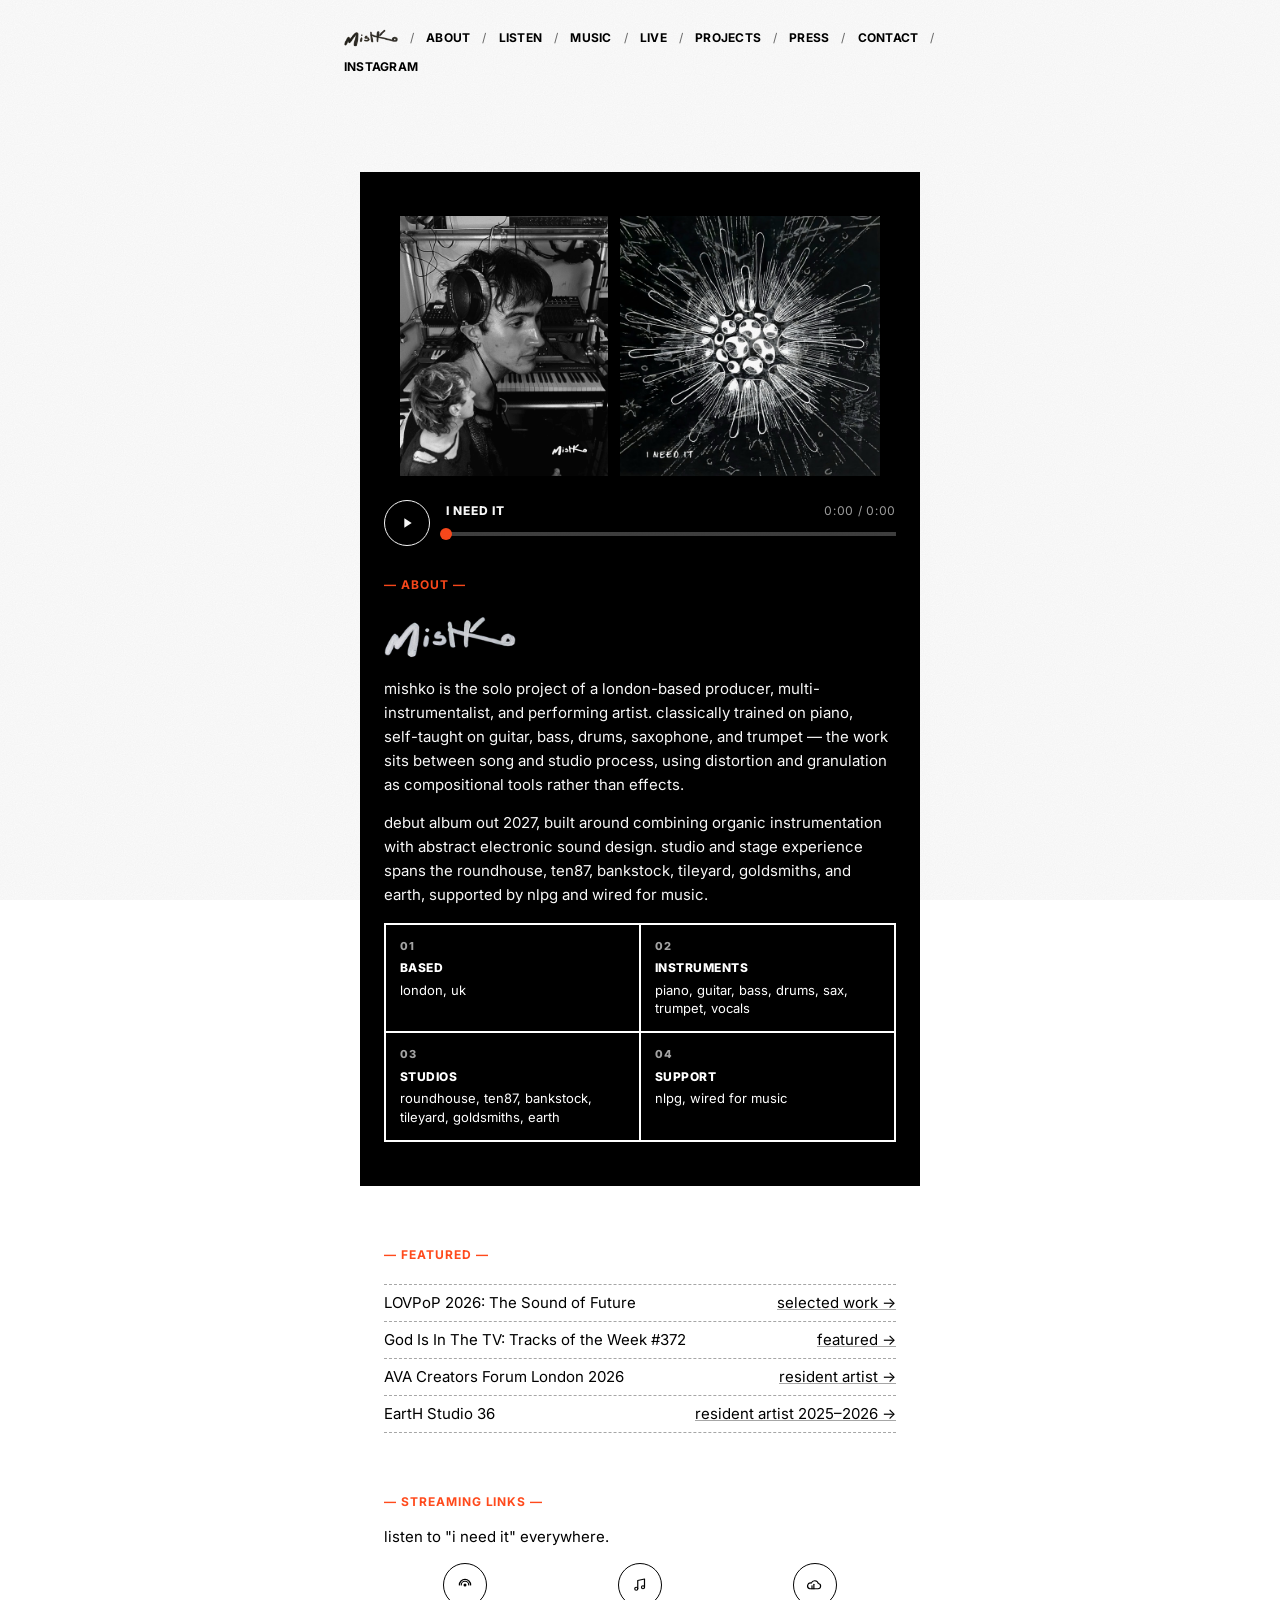
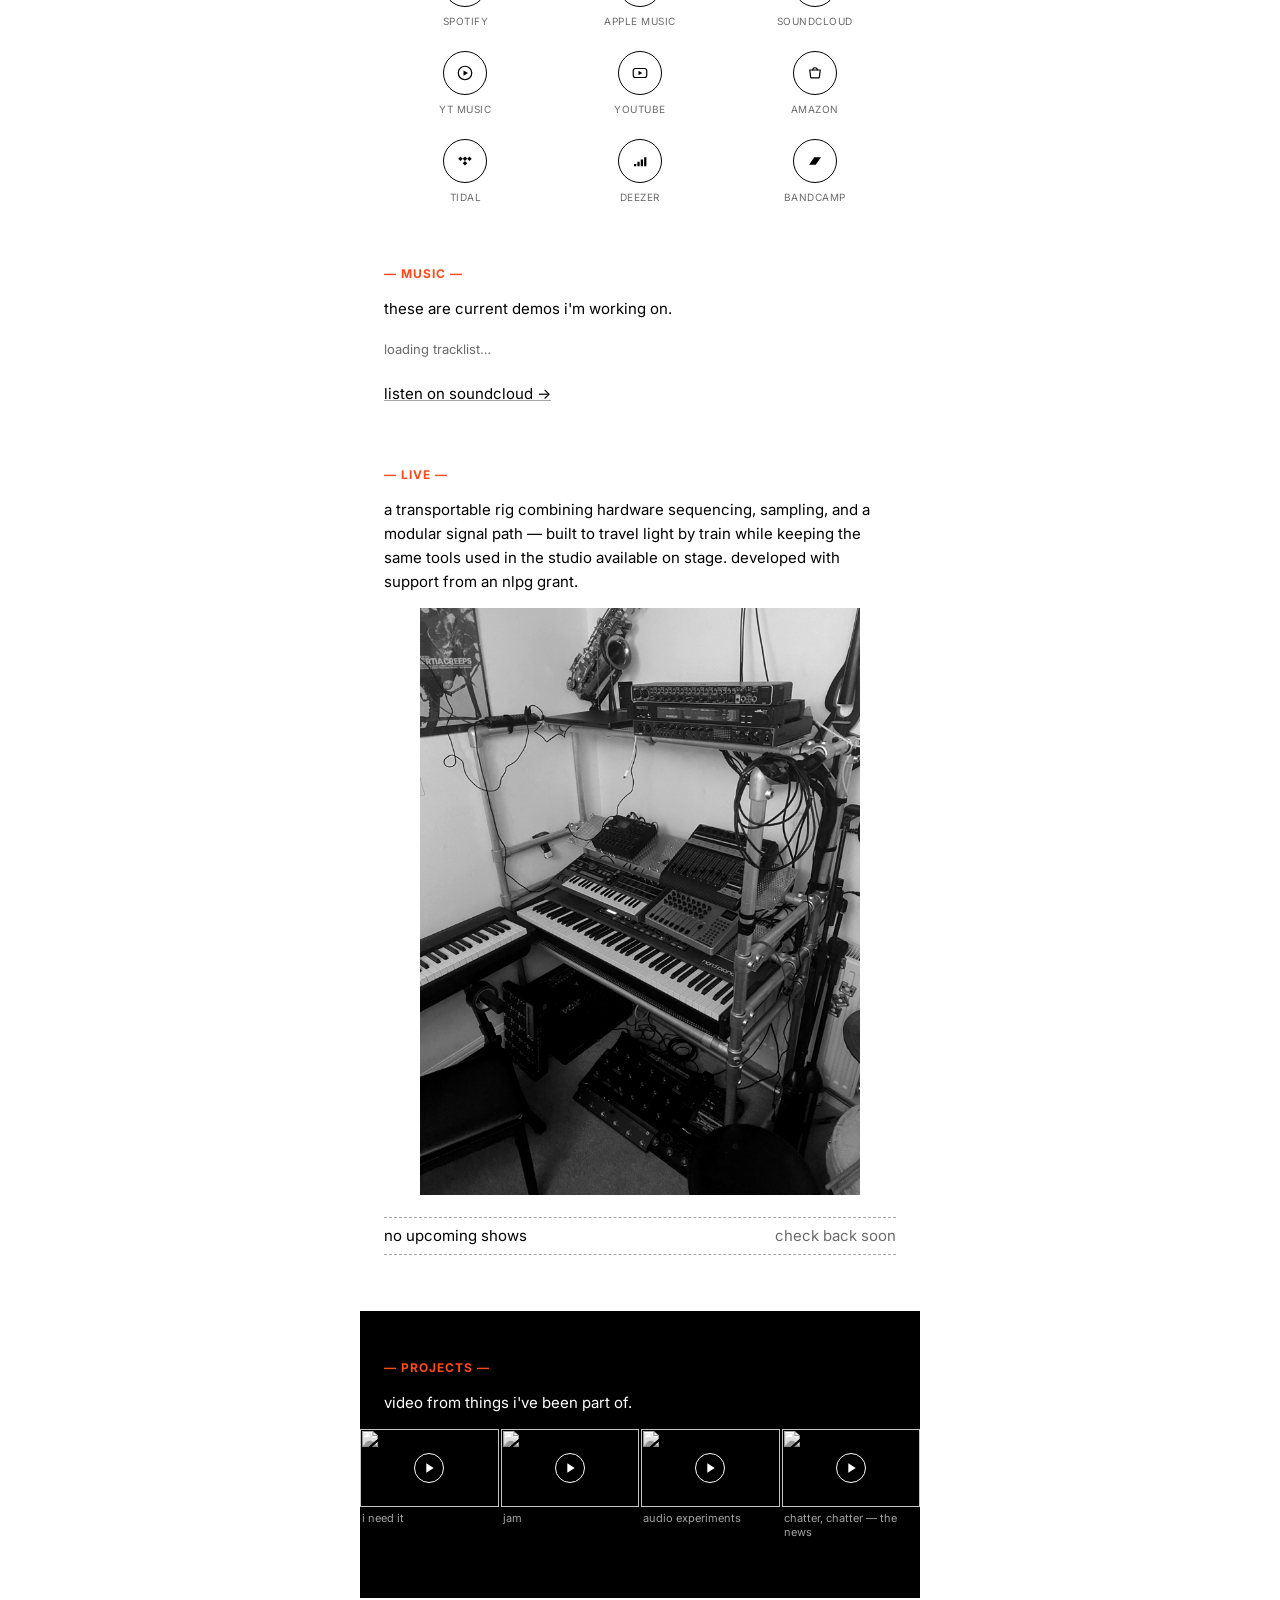
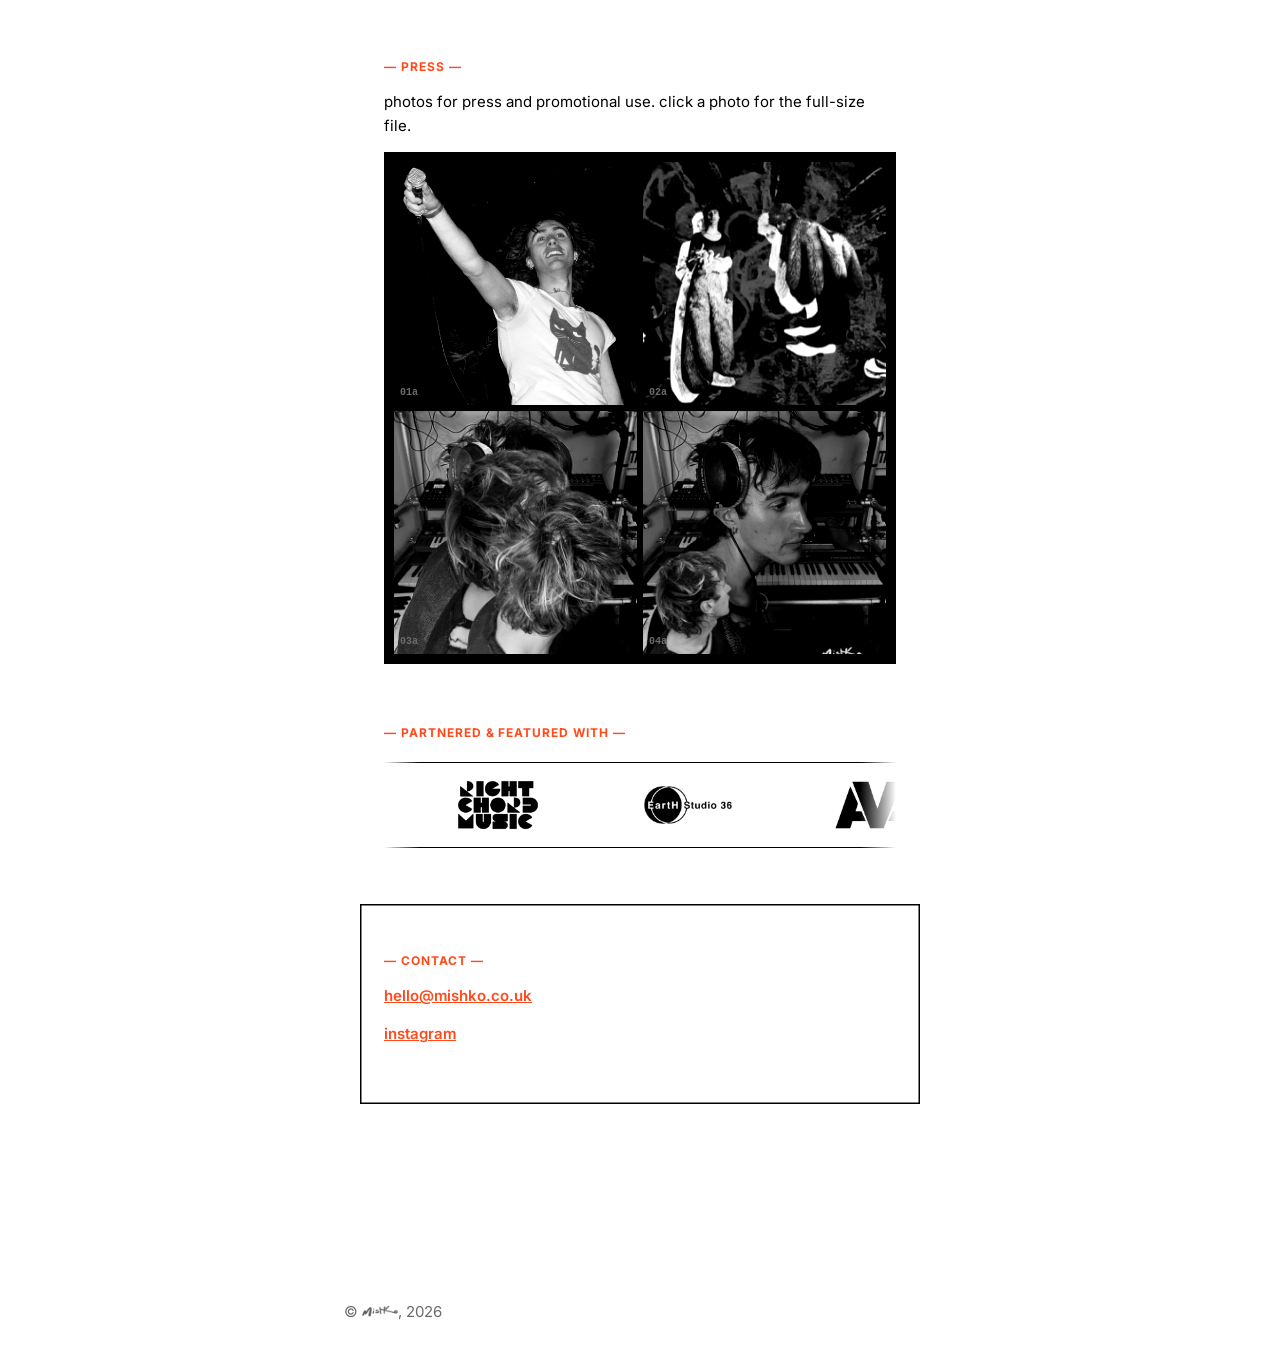
==== commit 2750043d: "Switch canonical/link-preview URLs to mishko.co.uk and redirect mishko.space Co-Authored-By: Claude " ====
--- a/mishko-epk.html
+++ b/mishko-epk.html
@@ -5,14 +5,14 @@
 <meta name="viewport" content="width=device-width, initial-scale=1.0" />
 <title>mishko — london producer &amp; multi-instrumentalist</title>
 <meta name="description" content="mishko is the solo project of a london-based producer, multi-instrumentalist and performing artist. listen to the debut single &quot;i need it&quot;; debut album out 2027." />
-<link rel="canonical" href="https://mishko.space/" />
+<link rel="canonical" href="https://mishko.co.uk/" />
 <meta name="theme-color" content="#000000" />
 <meta property="og:type" content="music.musician" />
 <meta property="og:site_name" content="mishko" />
 <meta property="og:title" content="mishko — london producer &amp; multi-instrumentalist" />
 <meta property="og:description" content="debut single &quot;i need it&quot; out now. debut album out 2027." />
-<meta property="og:url" content="https://mishko.space/" />
-<meta property="og:image" content="https://mishko.space/cover.jpg" />
+<meta property="og:url" content="https://mishko.co.uk/" />
+<meta property="og:image" content="https://mishko.co.uk/cover.jpg" />
 <meta name="twitter:card" content="summary_large_image" />
 <link rel="icon" type="image/png" sizes="32x32" href="web/favicon-32.png" />
 <link rel="apple-touch-icon" href="web/apple-touch-icon.png" />
